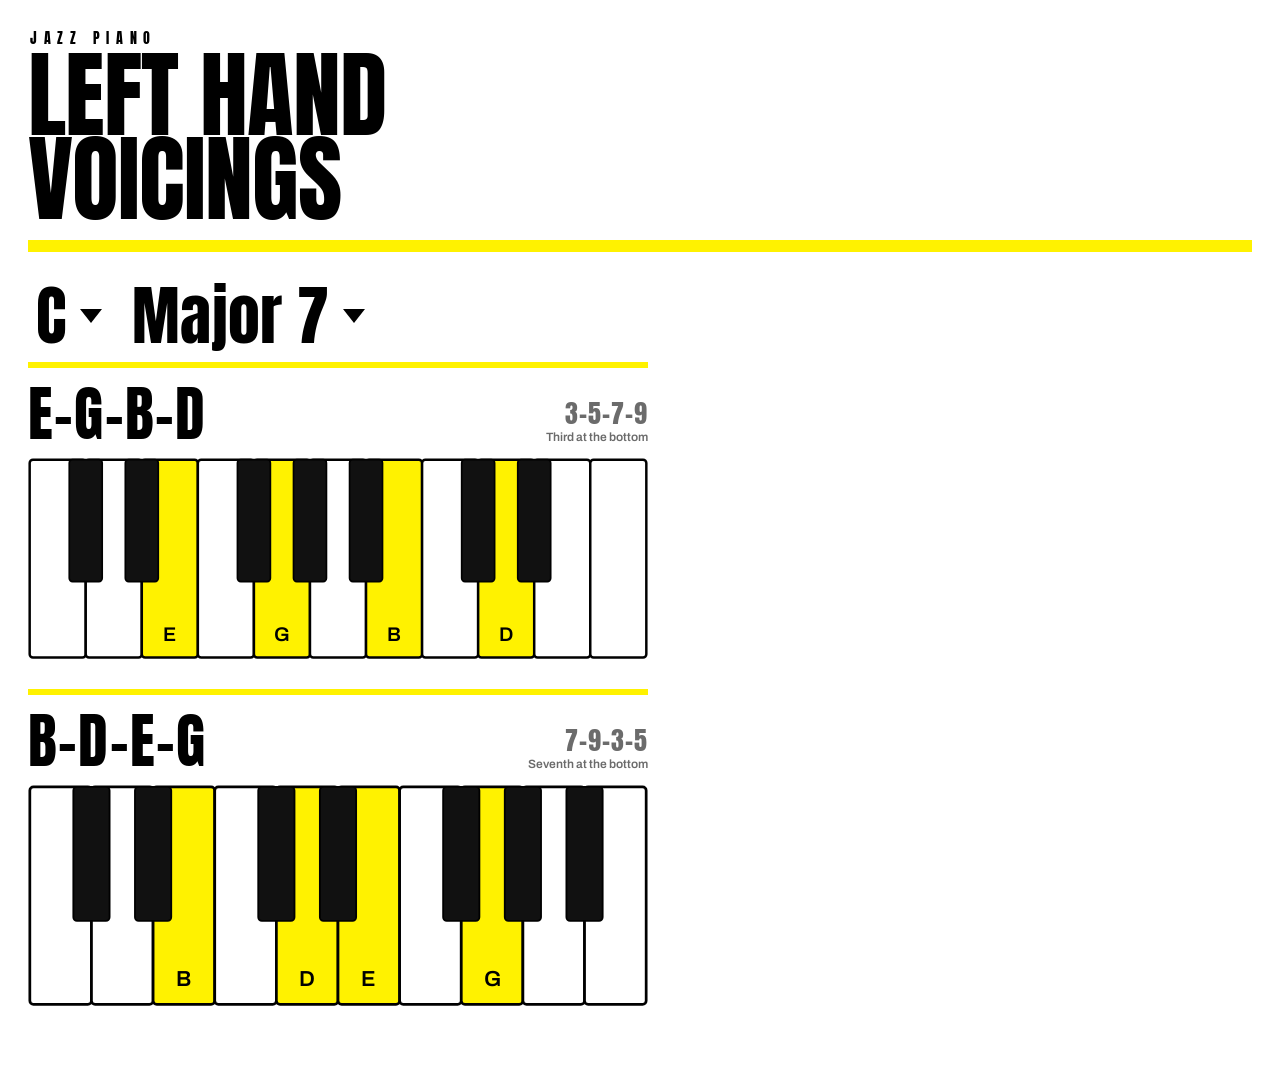
==== voicings.html @ 2d79cd5d "Create voicings.html" ====
<!DOCTYPE html>
<html lang="en">
<head>
<meta charset="utf-8">
<meta name="viewport" content="width=device-width, initial-scale=1">
<title>Left Hand Voicings</title>
<link href="https://fonts.googleapis.com/css2?family=Anton&family=Archivo:wght@400;600&display=swap" rel="stylesheet">
<style>
  :root {
    --ink: #000;
    --paper: #fff;
    --yellow: #FFF200;
    --grey: #6b6b6b;
    --rule: #dcdcdc;
    --focus: #0057ff;
  }
  * { box-sizing: border-box; }
  html, body { margin: 0; background: var(--paper); color: var(--ink); font-family: 'Archivo', Helvetica, Arial, sans-serif; }
  body { padding: 28px 28px 48px; scroll-padding-top: 12px; }

  h1 {
    font-family: 'Anton', Impact, 'Arial Narrow', sans-serif;
    font-weight: 400;
    font-size: clamp(44px, 9vw, 96px);
    line-height: .88;
    letter-spacing: -.01em;
    margin: 0 0 6px;
    text-transform: uppercase;
  }
  .kicker {
    font-family: 'Anton', Impact, sans-serif;
    letter-spacing: .48em;
    font-size: 14px;
    margin: 0 0 4px 2px;
    text-transform: uppercase;
  }
  .band { height: 12px; background: var(--yellow); margin: 18px 0 26px; }

  .layout { max-width: 620px; }

  /* controls */
  .controls { display: flex; gap: 8px; margin-bottom: 8px; flex-wrap: wrap; }
  .dd { position: relative; }
  .dd-btn {
    touch-action: manipulation; user-select: none;
    appearance: none; border: 0; background: var(--paper); cursor: pointer; color: var(--ink);
    font-family: 'Anton', Impact, 'Arial Narrow', sans-serif; font-size: clamp(36px, 6vw, 64px); line-height: 1;
    padding: 6px 14px 6px 8px; display: flex; align-items: center; gap: 14px;
  }
  .dd-btn::after {
    content: ''; width: 0; height: 0; border-left: 11px solid transparent; border-right: 11px solid transparent;
    border-top: 14px solid var(--ink); transition: transform .12s;
  }
  .dd-btn:hover, .dd[aria-expanded="true"] .dd-btn { background: var(--ink); color: var(--paper); }
  .dd-btn:hover::after, .dd[aria-expanded="true"] .dd-btn::after { border-top-color: var(--yellow); }
  .dd[aria-expanded="true"] .dd-btn::after { transform: rotate(180deg); }
  .dd-list {
    position: absolute; top: 100%; left: 0; z-index: 10; margin: 0; padding: 0; list-style: none;
    background: var(--paper); border: 4px solid var(--ink); min-width: 100%;
    max-width: calc(100vw - 56px); max-height: calc(100vh - 110px); overflow: auto; -webkit-overflow-scrolling: touch;
    display: none; grid-template-columns: repeat(var(--cols, 1), auto); gap: 2px; background-color: var(--yellow);
  }
  .dd[aria-expanded="true"] .dd-list { display: grid; }
  .dd-list li {
    font-family: 'Anton', Impact, sans-serif; font-size: 28px; line-height: 1; padding: 20px 26px 18px 22px; cursor: pointer;
    white-space: nowrap; background: var(--paper); text-align: center; min-width: 64px; touch-action: manipulation; user-select: none;
  }
  .dd-list li:hover, .dd-list li.focus { background: var(--yellow); }
  .dd-list li[aria-selected="true"] { background: var(--ink); color: var(--paper); }
  .dd-list li[aria-selected="true"].focus { outline: 3px solid var(--yellow); outline-offset: -3px; }
  .dd-btn:focus-visible { outline: 3px solid var(--focus); outline-offset: 2px; }
  @media (prefers-reduced-motion: reduce) { .dd-btn::after { transition: none; } }

  button:focus-visible { outline: 3px solid var(--focus); outline-offset: 2px; }

  /* results */
  .voicing { padding: 16px 0 24px; border-top: 6px solid var(--yellow); }
  .voicing + .voicing { margin-top: 6px; }
  .vhead { display: flex; align-items: flex-end; justify-content: space-between; gap: 16px; margin-bottom: 14px; }
  .notes { font-family: 'Anton', Impact, sans-serif; font-size: clamp(30px, 8.5vw, 60px); line-height: 1; letter-spacing: .02em; white-space: nowrap; flex: 1 1 auto; min-width: 0; }
  .vmeta { text-align: right; flex: 0 0 auto; }
  .formula { font-family: 'Anton', Impact, sans-serif; font-size: 26px; line-height: 1; letter-spacing: .04em; color: var(--grey); white-space: nowrap; }
  .vsub { font-size: 12px; color: var(--grey); font-weight: 600; margin-top: 4px; white-space: nowrap; }
  .acc { font-family: 'Archivo', 'Segoe UI Symbol', 'Noto Music', sans-serif; font-weight: 600; font-size: .58em; vertical-align: .38em; margin: 0 -.06em 0 -.14em; letter-spacing: 0; }
  svg.kbd { width: 100%; height: auto; display: block; }
  .kbd .wk { fill: #fff; stroke: #000; stroke-width: 1.5; }
  .kbd .bk { fill: #111; stroke: #000; }
  .kbd .wk.on { fill: var(--yellow); }
  .kbd .bk.on { fill: var(--yellow); stroke: #000; }
  .kbd text { font-family: 'Archivo', sans-serif; font-weight: 600; font-size: 12px; text-anchor: middle; }
  .kbd text.c { font-size: 10px; fill: #999; font-weight: 400; }

</style>
</head>
<body>

<p class="kicker">Jazz piano</p>
<h1>Left hand<br>voicings</h1>
<div class="band"></div>

<div class="layout">
  <div class="controls">
    <div class="dd" id="roots" aria-expanded="false"></div>
    <div class="dd" id="types" aria-expanded="false"></div>
  </div>
  <div id="out"></div>
</div>

<script>
// ---------- theory ----------
const LETTERS = ['C','D','E','F','G','A','B'];
const NAT_PC  = { C:0, D:2, E:4, F:5, G:7, A:9, B:11 };
const ACC_VAL = { '':0, '#':1, 'b':-1, 'x':2, 'bb':-2 };

const ROOTS = ['C','Db','D','Eb','E','F','F#','Gb','G','Ab','A','Bb','B','C#'];

// degree: [scale letter steps above root, semitones above root]
const DEG = {
  '1':  [0, 0],
  '3':  [2, 4],  'b3': [2, 3],
  '5':  [4, 7],  'b5': [4, 6],
  '7':  [6, 11], 'b7': [6, 10], 'bb7': [6, 9],
  '9':  [1, 14], 'b9': [1, 13], '#9': [1, 15],
  '13': [5, 21], 'b13': [5, 20],
};

// Each type: display label, PDF "formula" (as printed), and the actual degrees for type A (3rd on bottom) and B (7th on bottom).
const TYPES = [
  { id:'maj7',  label:'Major 7',  sym:'maj7', pdf:'3-7-5-9',    A:['3','5','7','9'],      B:['7','9','3','5'],      show:{A:'3-5-7-9',    B:'7-9-3-5'} },
  { id:'m7',    label:'Minor 7',  sym:'m7',   pdf:'3-7-5-9',    A:['b3','5','b7','9'],    B:['b7','9','b3','5'],    show:{A:'3-5-7-9',    B:'7-9-3-5'} },
  { id:'7',     label:'Dom 7',    sym:'7',    pdf:'3-7-9-13',   A:['3','13','b7','9'],    B:['b7','9','3','13'],    show:{A:'3-13-7-9',   B:'7-9-3-13'} },
  { id:'m7b5',  label:'ø / m7♭5', sym:'ø',    pdf:'3-7-1-5',    A:['b3','b5','b7','1'],   B:['b7','1','b3','b5'],   show:{A:'3-5-7-1',    B:'7-1-3-5'} },
  { id:'7alt',  label:'7alt',     sym:'7alt', pdf:'3-7-#9-♭13', A:['3','b13','b7','#9'],  B:['b7','#9','3','b13'],  show:{A:'3-♭13-7-#9', B:'7-#9-3-♭13'} },
  { id:'7b9',   label:'7♭9',      sym:'7♭9',  pdf:'3-7-5-♭9',   A:['3','5','b7','b9'],    B:['b7','b9','3','5'],    show:{A:'3-5-7-♭9',   B:'7-♭9-3-5'} },
  { id:'dim7',  label:'°7',       sym:'°7',   pdf:'3-7-1-5',    A:['b3','b5','bb7','1'],  B:['bb7','1','b3','b5'],  show:{A:'3-5-7-1',    B:'7-1-3-5'} },
];

function parseRoot(r) { return { letter: r[0], acc: r.slice(1) }; }

// Spell a degree above a root: returns { name, pc }
function spell(root, deg) {
  const { letter, acc } = parseRoot(root);
  const [steps, semis] = DEG[deg];
  const li = LETTERS.indexOf(letter);
  const newLetter = LETTERS[(li + steps) % 7];
  const rootPc = NAT_PC[letter] + ACC_VAL[acc];
  const targetPc = ((rootPc + semis) % 12 + 12) % 12;
  const natPc = NAT_PC[newLetter];
  let diff = ((targetPc - natPc) % 12 + 12) % 12;
  if (diff > 6) diff -= 12;
  const accs = { 0:'', 1:'#', 2:'x', '-1':'b', '-2':'bb' }[diff] ?? '?';
  return { name: newLetter + accs, pc: targetPc };
}

// Build voicing: bottom note placed in octave 3 (MIDI 48–59), each subsequent note the nearest above.
function buildVoicing(root, degs) {
  const spelled = degs.map(d => spell(root, d));
  const notes = [];
  let midi = 48 + spelled[0].pc;
  notes.push({ ...spelled[0], midi });
  for (let i = 1; i < spelled.length; i++) {
    const prev = notes[i-1].midi;
    let m = prev + ((spelled[i].pc - (prev % 12) + 12) % 12);
    if (m === prev) m += 12;
    notes.push({ ...spelled[i], midi: m });
  }
  return notes;
}

const pretty = s => s.replace(/bb/g,'𝄫').replace(/b/g,'♭').replace(/#/g,'♯').replace(/x/g,'𝄪');
// accidental glyphs fall back to a different font than Anton; wrap them so their metrics can be tamed
const prettyHTML = s => pretty(s).replace(/([♭♯𝄫𝄪])/g, '<span class="acc">$1</span>');

// ---------- keyboard SVG ----------
const isBlack = m => [1,3,6,8,10].includes(m % 12);
const WHITE_OFFSET = { 0:0, 2:1, 4:2, 5:3, 7:4, 9:5, 11:6 }; // white index within octave

function whiteIndex(m) { // absolute white-key index
  const oct = Math.floor(m / 12);
  return oct * 7 + WHITE_OFFSET[m % 12];
}

function keyboardSVG(notes) {
  const active = new Map(notes.map(n => [n.midi, n.name]));
  let lo = Math.min(...notes.map(n => n.midi)) - 3;
  let hi = Math.max(...notes.map(n => n.midi)) + 3;
  while (isBlack(lo)) lo--;
  while (isBlack(hi)) hi++;

  const W = 34, H = 120, BW = 20, BH = 74;
  const startWI = whiteIndex(lo);
  const nWhite = whiteIndex(hi) - startWI + 1;
  const width = nWhite * W;
  let whites = '', blacks = '', labels = '';

  for (let m = lo; m <= hi; m++) {
    if (!isBlack(m)) {
      const x = (whiteIndex(m) - startWI) * W;
      const on = active.has(m);
      whites += `<rect class="wk${on?' on':''}" x="${x}" y="0" width="${W}" height="${H}" rx="2"/>`;
      if (on) labels += `<text x="${x + W/2}" y="${H - 10}">${pretty(active.get(m))}</text>`;
    }
  }
  for (let m = lo; m <= hi; m++) {
    if (isBlack(m)) {
      const x = (whiteIndex(m + 1) - startWI) * W - BW/2;
      const on = active.has(m);
      blacks += `<rect class="bk${on?' on':''}" x="${x}" y="0" width="${BW}" height="${BH}" rx="2"/>`;
      if (on) labels += `<text x="${x + BW/2}" y="${BH - 10}" fill="#000">${pretty(active.get(m))}</text>`;
    }
  }
  return `<svg class="kbd" viewBox="-1 -1 ${width + 2} ${H + 2}" xmlns="http://www.w3.org/2000/svg" role="img" aria-label="Keyboard showing ${notes.map(n=>pretty(n.name)).join(' ')}">${whites}${blacks}${labels}</svg>`;
}

// ---------- UI ----------
let root = 'C', typeId = 'maj7';

// custom dropdown (rendered once; state changed via DOM, never rebuilt on click)
function makeDropdown(el, items, cols, getValue, setValue, label) {
  let focusIdx = -1;
  el.style.setProperty('--cols', cols);
  el.innerHTML = `
    <button class="dd-btn" type="button" aria-haspopup="listbox" aria-label="${label}"><span class="dd-txt"></span></button>
    <ul class="dd-list" role="listbox" aria-label="${label}">
      ${items.map((i, idx) => `<li role="option" data-idx="${idx}">${i.text}</li>`).join('')}
    </ul>`;
  const btn = el.querySelector('.dd-btn');
  const txt = btn.querySelector('.dd-txt');
  const lis = [...el.querySelectorAll('li')];
  function sync() {
    const v = getValue();
    txt.innerHTML = items.find(i => i.value === v).text;
    lis.forEach((li, idx) => {
      li.setAttribute('aria-selected', items[idx].value === v);
      li.classList.toggle('focus', idx === focusIdx);
    });
  }
  const isOpen = () => el.getAttribute('aria-expanded') === 'true';
  function open() {
    closeAll(); focusIdx = items.findIndex(i => i.value === getValue()); el.setAttribute('aria-expanded', 'true'); sync();
    const list = el.querySelector('.dd-list');
    const bottom = list.getBoundingClientRect().bottom;
    if (bottom > window.innerHeight) el.scrollIntoView({ block: 'start', behavior: 'smooth' });
  }
  function close() { el.setAttribute('aria-expanded', 'false'); focusIdx = -1; sync(); }
  function choose(idx) { setValue(items[idx].value); close(); btn.focus(); }
  btn.addEventListener('click', () => isOpen() ? close() : open());
  lis.forEach(li => li.addEventListener('click', () => choose(+li.dataset.idx)));
  el.addEventListener('keydown', e => {
    if (!isOpen()) {
      if (['ArrowDown', 'ArrowUp'].includes(e.key)) { e.preventDefault(); open(); }
      return;
    }
    const step = { ArrowDown: cols, ArrowUp: -cols, ArrowRight: 1, ArrowLeft: -1 }[e.key];
    if (step !== undefined) { e.preventDefault(); focusIdx = Math.max(0, Math.min(items.length - 1, focusIdx + step)); sync(); }
    else if (e.key === 'Escape') { e.preventDefault(); close(); }
    else if (e.key === 'Enter' || e.key === ' ') { e.preventDefault(); if (focusIdx >= 0) choose(focusIdx); }
    else if (e.key === 'Tab') close();
  });
  el._close = close; el._sync = sync;
  sync();
}
function closeAll() { document.querySelectorAll('.dd[aria-expanded="true"]').forEach(d => d._close()); }
document.addEventListener('pointerdown', e => { if (!e.target.closest('.dd')) closeAll(); });

// hash state: #Root/type  e.g. #F%23/7alt
function readHash() {
  const [r, t] = decodeURIComponent(location.hash.slice(1)).split('/');
  if (ROOTS.includes(r)) root = r;
  if (TYPES.some(x => x.id === t)) typeId = t;
}
function writeHash() {
  const h = '#' + encodeURIComponent(root) + '/' + typeId;
  if (location.hash === h) return;
  try { history.replaceState(null, '', h); } catch (e) { try { location.hash = h; } catch (_) {} }
}

function renderOut() {
  const t = TYPES.find(x => x.id === typeId);
  const A = buildVoicing(root, t.A);
  const B = buildVoicing(root, t.B);
  const block = (notes, formula, bottom) => `
    <section class="voicing">
      <div class="vhead">
        <div class="notes">${notes.map(n => prettyHTML(n.name)).join('-')}</div>
        <div class="vmeta">
          <div class="formula">${formula}</div>
          <div class="vsub">${bottom} at the bottom</div>
        </div>
      </div>
      ${keyboardSVG(notes)}
    </section>`;
  document.getElementById('out').innerHTML = `
    ${block(A, t.show.A, 'Third')}
    ${block(B, t.show.B, 'Seventh')}`;
  writeHash();
}

readHash();
const ddRoot = document.getElementById('roots'), ddType = document.getElementById('types');
makeDropdown(ddRoot, ROOTS.map(r => ({ value: r, text: prettyHTML(r) })), 4, () => root, v => { root = v; renderOut(); }, 'Root');
makeDropdown(ddType, TYPES.map(t => ({ value: t.id, text: t.label.replace(/([♭♯])/g, '<span class="acc">$1</span>') })), 1, () => typeId, v => { typeId = v; renderOut(); }, 'Chord type');
window.addEventListener('hashchange', () => { readHash(); ddRoot._sync(); ddType._sync(); renderOut(); });
renderOut();
</script>
</body>
</html>
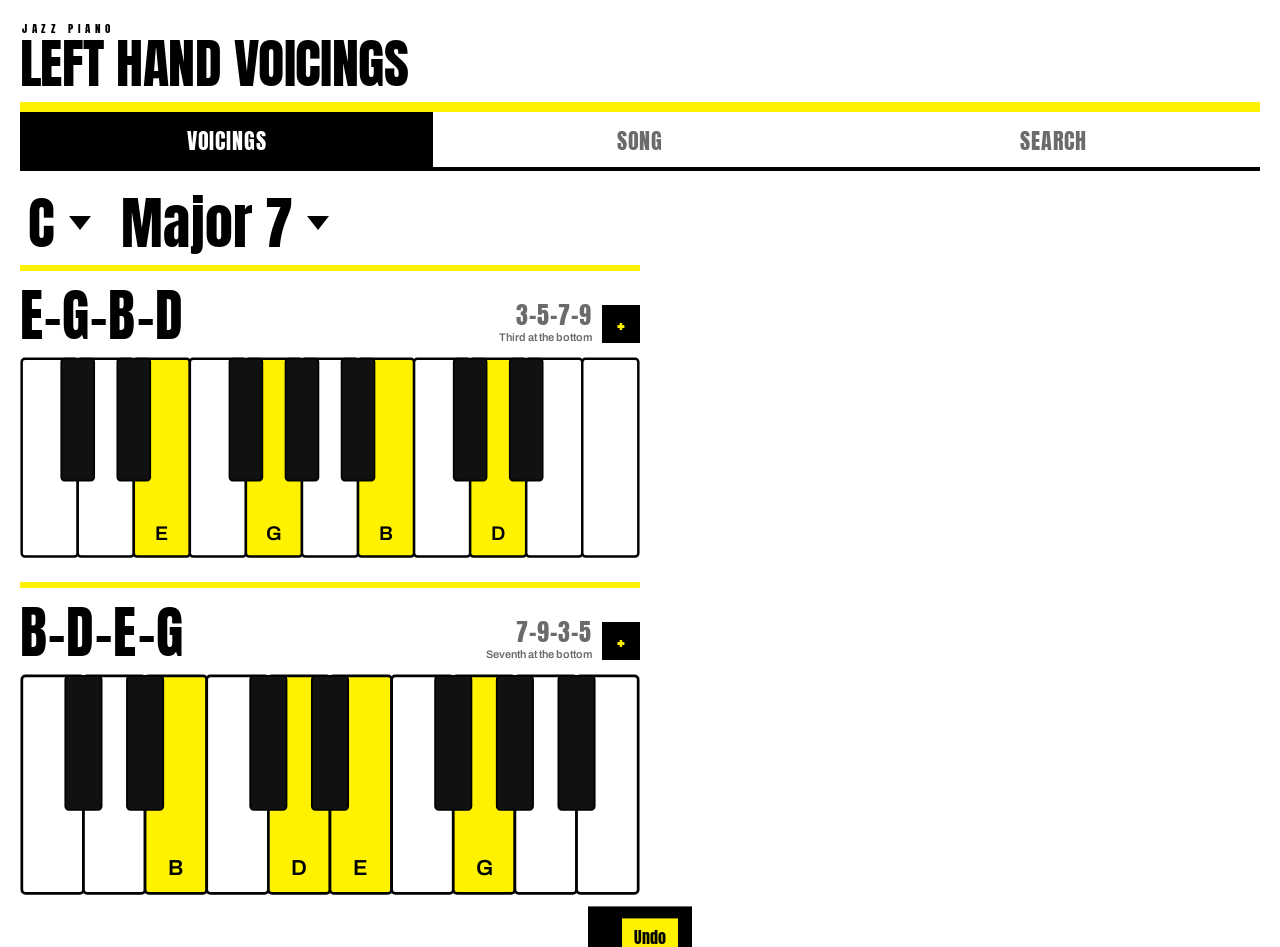
==== commit 67719329: "Add song and tune tabs" ====
--- a/voicings.html
+++ b/voicings.html
@@ -2,306 +2,586 @@
 <html lang="en">
 <head>
 <meta charset="utf-8">
-<meta name="viewport" content="width=device-width, initial-scale=1">
+<meta name="viewport" content="width=device-width, initial-scale=1, viewport-fit=cover">
 <title>Left Hand Voicings</title>
-<link href="https://fonts.googleapis.com/css2?family=Anton&family=Archivo:wght@400;600&display=swap" rel="stylesheet">
+<link href="https://fonts.googleapis.com/css2?family=Anton&family=Archivo:wght@400;600;700&display=swap" rel="stylesheet">
 <style>
-  :root {
-    --ink: #000;
-    --paper: #fff;
-    --yellow: #FFF200;
-    --grey: #6b6b6b;
-    --rule: #dcdcdc;
-    --focus: #0057ff;
-  }
-  * { box-sizing: border-box; }
-  html, body { margin: 0; background: var(--paper); color: var(--ink); font-family: 'Archivo', Helvetica, Arial, sans-serif; }
-  body { padding: 28px 28px 48px; scroll-padding-top: 12px; }
-
-  h1 {
-    font-family: 'Anton', Impact, 'Arial Narrow', sans-serif;
-    font-weight: 400;
-    font-size: clamp(44px, 9vw, 96px);
-    line-height: .88;
-    letter-spacing: -.01em;
-    margin: 0 0 6px;
-    text-transform: uppercase;
-  }
-  .kicker {
-    font-family: 'Anton', Impact, sans-serif;
-    letter-spacing: .48em;
-    font-size: 14px;
-    margin: 0 0 4px 2px;
-    text-transform: uppercase;
-  }
-  .band { height: 12px; background: var(--yellow); margin: 18px 0 26px; }
-
-  .layout { max-width: 620px; }
-
-  /* controls */
-  .controls { display: flex; gap: 8px; margin-bottom: 8px; flex-wrap: wrap; }
-  .dd { position: relative; }
-  .dd-btn {
-    touch-action: manipulation; user-select: none;
-    appearance: none; border: 0; background: var(--paper); cursor: pointer; color: var(--ink);
-    font-family: 'Anton', Impact, 'Arial Narrow', sans-serif; font-size: clamp(36px, 6vw, 64px); line-height: 1;
-    padding: 6px 14px 6px 8px; display: flex; align-items: center; gap: 14px;
-  }
-  .dd-btn::after {
-    content: ''; width: 0; height: 0; border-left: 11px solid transparent; border-right: 11px solid transparent;
-    border-top: 14px solid var(--ink); transition: transform .12s;
-  }
-  .dd-btn:hover, .dd[aria-expanded="true"] .dd-btn { background: var(--ink); color: var(--paper); }
-  .dd-btn:hover::after, .dd[aria-expanded="true"] .dd-btn::after { border-top-color: var(--yellow); }
-  .dd[aria-expanded="true"] .dd-btn::after { transform: rotate(180deg); }
-  .dd-list {
-    position: absolute; top: 100%; left: 0; z-index: 10; margin: 0; padding: 0; list-style: none;
-    background: var(--paper); border: 4px solid var(--ink); min-width: 100%;
-    max-width: calc(100vw - 56px); max-height: calc(100vh - 110px); overflow: auto; -webkit-overflow-scrolling: touch;
-    display: none; grid-template-columns: repeat(var(--cols, 1), auto); gap: 2px; background-color: var(--yellow);
-  }
-  .dd[aria-expanded="true"] .dd-list { display: grid; }
-  .dd-list li {
-    font-family: 'Anton', Impact, sans-serif; font-size: 28px; line-height: 1; padding: 20px 26px 18px 22px; cursor: pointer;
-    white-space: nowrap; background: var(--paper); text-align: center; min-width: 64px; touch-action: manipulation; user-select: none;
-  }
-  .dd-list li:hover, .dd-list li.focus { background: var(--yellow); }
-  .dd-list li[aria-selected="true"] { background: var(--ink); color: var(--paper); }
-  .dd-list li[aria-selected="true"].focus { outline: 3px solid var(--yellow); outline-offset: -3px; }
-  .dd-btn:focus-visible { outline: 3px solid var(--focus); outline-offset: 2px; }
-  @media (prefers-reduced-motion: reduce) { .dd-btn::after { transition: none; } }
-
-  button:focus-visible { outline: 3px solid var(--focus); outline-offset: 2px; }
-
-  /* results */
-  .voicing { padding: 16px 0 24px; border-top: 6px solid var(--yellow); }
-  .voicing + .voicing { margin-top: 6px; }
-  .vhead { display: flex; align-items: flex-end; justify-content: space-between; gap: 16px; margin-bottom: 14px; }
-  .notes { font-family: 'Anton', Impact, sans-serif; font-size: clamp(30px, 8.5vw, 60px); line-height: 1; letter-spacing: .02em; white-space: nowrap; flex: 1 1 auto; min-width: 0; }
-  .vmeta { text-align: right; flex: 0 0 auto; }
-  .formula { font-family: 'Anton', Impact, sans-serif; font-size: 26px; line-height: 1; letter-spacing: .04em; color: var(--grey); white-space: nowrap; }
-  .vsub { font-size: 12px; color: var(--grey); font-weight: 600; margin-top: 4px; white-space: nowrap; }
-  .acc { font-family: 'Archivo', 'Segoe UI Symbol', 'Noto Music', sans-serif; font-weight: 600; font-size: .58em; vertical-align: .38em; margin: 0 -.06em 0 -.14em; letter-spacing: 0; }
-  svg.kbd { width: 100%; height: auto; display: block; }
-  .kbd .wk { fill: #fff; stroke: #000; stroke-width: 1.5; }
-  .kbd .bk { fill: #111; stroke: #000; }
-  .kbd .wk.on { fill: var(--yellow); }
-  .kbd .bk.on { fill: var(--yellow); stroke: #000; }
-  .kbd text { font-family: 'Archivo', sans-serif; font-weight: 600; font-size: 12px; text-anchor: middle; }
-  .kbd text.c { font-size: 10px; fill: #999; font-weight: 400; }
-
+  :root { --ink:#000; --paper:#fff; --yellow:#FFF200; --grey:#6b6b6b; --rule:#dcdcdc; --focus:#0057ff; }
+  * { box-sizing: border-box; -webkit-tap-highlight-color: transparent; }
+  html, body { margin:0; background:var(--paper); color:var(--ink); font-family:'Archivo',Helvetica,Arial,sans-serif; }
+  body { padding: 20px 20px 28px; }
+  .anton { font-family:'Anton',Impact,'Arial Narrow',sans-serif; font-weight:400; }
+
+  h1 { font-family:'Anton',Impact,sans-serif; font-weight:400; font-size:clamp(30px,6vw,54px); line-height:.9; letter-spacing:-.01em; margin:0; text-transform:uppercase; }
+  .kicker { font-family:'Anton',Impact,sans-serif; letter-spacing:.42em; font-size:11px; margin:0 0 2px 2px; text-transform:uppercase; }
+  .band { height:10px; background:var(--yellow); margin:14px 0 0; }
+
+  /* tabs */
+  .tabs { display:flex; gap:0; margin:0 0 18px; border-bottom:4px solid var(--ink); }
+  .tabs button { flex:1; appearance:none; border:0; background:none; cursor:pointer; font-family:'Anton',Impact,sans-serif; font-size:clamp(16px,3.4vw,22px); padding:12px 6px 10px; color:var(--grey); text-transform:uppercase; letter-spacing:.04em; touch-action:manipulation; }
+  .tabs button[aria-selected="true"] { background:var(--ink); color:var(--paper); }
+  .tabs button:focus-visible { outline:3px solid var(--focus); outline-offset:-3px; }
+
+  .acc { font-family:'Archivo','Segoe UI Symbol',sans-serif; font-weight:600; font-size:.58em; vertical-align:.38em; margin:0 -.06em 0 -.14em; letter-spacing:0; }
+
+  /* ---- dropdowns ---- */
+  .controls { display:flex; gap:8px; margin-bottom:8px; flex-wrap:wrap; }
+  .dd { position:relative; }
+  .dd-btn { touch-action:manipulation; user-select:none; appearance:none; border:0; background:var(--paper); cursor:pointer; color:var(--ink);
+    font-family:'Anton',Impact,sans-serif; font-size:clamp(32px,5.4vw,56px); line-height:1; padding:6px 14px 6px 8px; display:flex; align-items:center; gap:14px; }
+  .dd-btn::after { content:''; width:0; height:0; border-left:11px solid transparent; border-right:11px solid transparent; border-top:14px solid var(--ink); transition:transform .12s; }
+  .dd-btn:hover, .dd[aria-expanded="true"] .dd-btn { background:var(--ink); color:var(--paper); }
+  .dd-btn:hover::after, .dd[aria-expanded="true"] .dd-btn::after { border-top-color:var(--yellow); }
+  .dd[aria-expanded="true"] .dd-btn::after { transform:rotate(180deg); }
+  .dd-list { position:absolute; top:100%; left:0; z-index:20; margin:0; padding:0; list-style:none;
+    background:var(--paper); border:4px solid var(--ink); min-width:100%;
+    max-width:calc(100vw - 56px); max-height:calc(100vh - 110px); overflow:auto; -webkit-overflow-scrolling:touch;
+    display:none; grid-template-columns:repeat(var(--cols,1),auto); gap:2px; background-color:var(--yellow); }
+  .dd[aria-expanded="true"] .dd-list { display:grid; }
+  .dd-list li { font-family:'Anton',Impact,sans-serif; font-size:26px; line-height:1; padding:20px 26px 18px 22px; cursor:pointer; white-space:nowrap; background:var(--paper); text-align:center; min-width:64px; touch-action:manipulation; user-select:none; }
+  .dd-list li:hover, .dd-list li.focus { background:var(--yellow); }
+  .dd-list li[aria-selected="true"] { background:var(--ink); color:var(--paper); }
+  .dd-btn:focus-visible { outline:3px solid var(--focus); outline-offset:2px; }
+  @media (prefers-reduced-motion: reduce) { .dd-btn::after { transition:none; } }
+
+  /* ---- voicing blocks ---- */
+  .layout { max-width:620px; }
+  .voicing { padding:16px 0 24px; border-top:6px solid var(--yellow); }
+  .vhead { display:flex; align-items:flex-end; justify-content:space-between; gap:12px; margin-bottom:14px; }
+  .notes { font-family:'Anton',Impact,sans-serif; font-size:clamp(28px,7.6vw,56px); line-height:1; letter-spacing:.02em; white-space:nowrap; flex:1 1 auto; min-width:0; }
+  .vmeta { text-align:right; flex:0 0 auto; display:flex; align-items:flex-end; gap:10px; }
+  .formula { font-family:'Anton',Impact,sans-serif; font-size:24px; line-height:1; letter-spacing:.04em; color:var(--grey); white-space:nowrap; }
+  .vsub { font-size:11px; color:var(--grey); font-weight:600; white-space:nowrap; margin-top:4px; }
+  .addbtn { appearance:none; border:0; background:var(--ink); color:var(--yellow); font-family:'Anton',Impact,sans-serif; font-size:22px; line-height:1;
+    width:38px; height:38px; cursor:pointer; touch-action:manipulation; flex:0 0 auto; }
+  .addbtn:hover { background:var(--yellow); color:var(--ink); }
+  .addbtn:focus-visible { outline:3px solid var(--focus); outline-offset:2px; }
+  svg.kbd { width:100%; height:auto; display:block; }
+  .kbd .wk { fill:#fff; stroke:#000; stroke-width:1.5; }
+  .kbd .bk { fill:#111; stroke:#000; }
+  .kbd .wk.on { fill:var(--yellow); }
+  .kbd .bk.on { fill:var(--yellow); stroke:#000; }
+  .kbd text { font-family:'Archivo',sans-serif; font-weight:600; font-size:12px; text-anchor:middle; }
+
+  /* ---- list views ---- */
+  .listbar { display:flex; align-items:baseline; gap:12px; flex-wrap:wrap; margin-bottom:10px; }
+  .listbar h2 { font-family:'Anton',Impact,sans-serif; font-weight:400; font-size:clamp(22px,4.6vw,34px); margin:0; text-transform:uppercase; line-height:1; }
+  .listbar .count { font-size:12px; color:var(--grey); font-weight:600; }
+  .listbar .spacer { flex:1; }
+  .txtbtn { appearance:none; border:0; background:none; cursor:pointer; font:inherit; font-weight:700; font-size:12px; text-transform:uppercase; letter-spacing:.06em; color:var(--ink); border-bottom:3px solid var(--yellow); padding:2px 0; touch-action:manipulation; }
+  .txtbtn:hover { border-bottom-color:var(--ink); }
+
+  .fitwrap { overflow:hidden; }
+  .grid { display:grid; grid-template-columns:repeat(var(--cols,1),minmax(0,1fr)); gap:6px; align-content:start; }
+  .card { border:3px solid var(--ink); background:var(--paper); padding:var(--pad,7px) var(--pad,7px) calc(var(--pad,7px) - 2px);
+    position:relative; cursor:grab; touch-action:none; user-select:none; }
+  .card.dragging { opacity:.35; }
+  .card.ghost { position:fixed; width:var(--cw,150px); z-index:60; pointer-events:none; cursor:grabbing; box-shadow:0 8px 22px rgba(0,0,0,.28); opacity:1; }
+  .card .sym { font-family:'Anton',Impact,sans-serif; font-size:calc(var(--fs,150px)*.155); line-height:1; padding-right:16px; }
+  .card .nts { font-family:'Anton',Impact,sans-serif; font-size:calc(var(--fs,150px)*.125); line-height:1; margin-top:3px; letter-spacing:.01em; white-space:nowrap; overflow:hidden; }
+  .card .ab { position:absolute; top:0; right:0; background:var(--ink); color:var(--yellow); font-family:'Anton',Impact,sans-serif; font-size:calc(var(--fs,150px)*.1); line-height:1; padding:3px 5px 2px; }
+  .card .rm { position:absolute; bottom:0; right:0; background:var(--yellow); border:0; color:var(--ink); font-family:'Anton',Impact,sans-serif;
+    font-size:calc(var(--fs,150px)*.11); line-height:1; padding:3px 6px 2px; cursor:pointer; touch-action:manipulation; }
+  .card .rm:hover { background:var(--ink); color:var(--yellow); }
+  .card .mk { margin-top:4px; }
+  .card .mk svg { max-width:calc(var(--fs,150px)*1.8); }
+  .empty { color:var(--grey); font-size:14px; max-width:34em; line-height:1.5; }
+
+  /* ---- search ---- */
+  .searchwrap { position:relative; max-width:620px; margin-bottom:14px; }
+  #q { width:100%; padding-right:52px !important; font-family:'Anton',Impact,sans-serif; font-size:clamp(22px,4.6vw,34px); line-height:1; padding:10px 8px; border:0; border-bottom:6px solid var(--yellow); background:var(--paper); color:var(--ink); }
+  #q::placeholder { color:var(--rule); }
+  #q:focus { outline:none; border-bottom-color:var(--ink); }
+  #qclear { position:absolute; right:0; top:50%; transform:translateY(-60%); appearance:none; border:0; background:none; cursor:pointer;
+    font-family:'Anton',Impact,sans-serif; font-size:clamp(22px,4.6vw,32px); line-height:1; color:var(--grey); padding:6px 10px; touch-action:manipulation; }
+  #qclear:hover { color:var(--ink); }
+  #qclear:focus-visible { outline:3px solid var(--focus); }
+  .ac { position:absolute; top:100%; left:0; right:0; z-index:20; background:var(--yellow); border:4px solid var(--ink); border-top:0; max-height:46vh; overflow:auto; display:none; }
+  .ac.open { display:block; }
+  .ac div { background:var(--paper); padding:12px 14px; font-weight:600; font-size:15px; cursor:pointer; margin-bottom:2px; touch-action:manipulation; }
+  .ac div:last-child { margin-bottom:0; }
+  .ac div:hover, .ac div.focus { background:var(--yellow); }
+
+  /* ---- toast ---- */
+  #toast { position:fixed; left:50%; bottom:18px; transform:translateX(-50%) translateY(140%); z-index:80;
+    background:var(--ink); color:var(--paper); display:flex; align-items:center; gap:16px; padding:12px 14px 12px 18px; transition:transform .18s ease; max-width:calc(100vw - 32px); }
+  #toast.show { transform:translateX(-50%) translateY(0); }
+  #toast span { font-weight:600; font-size:14px; white-space:nowrap; overflow:hidden; text-overflow:ellipsis; }
+  #toast button { appearance:none; border:0; background:var(--yellow); color:var(--ink); font-family:'Anton',Impact,sans-serif; font-size:16px; padding:7px 12px 6px; cursor:pointer; touch-action:manipulation; }
+  @media (prefers-reduced-motion: reduce) { #toast { transition:none; } }
+  [hidden] { display:none !important; }
 </style>
 </head>
 <body>
 
 <p class="kicker">Jazz piano</p>
-<h1>Left hand<br>voicings</h1>
+<h1>Left hand voicings</h1>
 <div class="band"></div>
 
-<div class="layout">
-  <div class="controls">
-    <div class="dd" id="roots" aria-expanded="false"></div>
-    <div class="dd" id="types" aria-expanded="false"></div>
+<div class="tabs" role="tablist">
+  <button role="tab" id="tab-build" aria-selected="true" aria-controls="p-build">Voicings</button>
+  <button role="tab" id="tab-song" aria-selected="false" aria-controls="p-song">Song</button>
+  <button role="tab" id="tab-find" aria-selected="false" aria-controls="p-find">Search</button>
+</div>
+
+<!-- BUILD -->
+<section id="p-build" role="tabpanel" aria-labelledby="tab-build">
+  <div class="layout">
+    <div class="controls">
+      <div class="dd" id="roots" aria-expanded="false"></div>
+      <div class="dd" id="types" aria-expanded="false"></div>
+    </div>
+    <div id="out"></div>
   </div>
-  <div id="out"></div>
-</div>
-
+</section>
+
+<!-- SONG -->
+<section id="p-song" role="tabpanel" aria-labelledby="tab-song" hidden>
+  <div class="listbar">
+    <h2>Song</h2>
+    <span class="count" id="song-count"></span>
+    <span class="spacer"></span>
+    <button class="txtbtn" id="song-clear">Clear all</button>
+  </div>
+  <div class="fitwrap" id="song-fit"><div class="grid" id="song-grid"></div></div>
+  <p class="empty" id="song-empty">Nothing here yet. Build a voicing on the Voicings tab and hit <strong>+</strong> to add it.<br><br>Tap a card to flip between Type&nbsp;A and Type&nbsp;B. Drag to reorder. <strong>×</strong> removes it.</p>
+</section>
+
+<!-- FIND -->
+<section id="p-find" role="tabpanel" aria-labelledby="tab-find" hidden>
+  <div class="searchwrap">
+    <input id="q" type="text" autocomplete="off" autocapitalize="off" spellcheck="false" placeholder="Search 1,456 standards…" aria-label="Search standards">
+    <button id="qclear" type="button" aria-label="Clear search and tune" hidden>×</button>
+    <div class="ac" id="ac"></div>
+  </div>
+  <div class="listbar">
+    <h2 id="find-title"></h2>
+    <span class="count" id="find-count"></span>
+    <span class="spacer"></span>
+    <button class="txtbtn" id="find-copy" hidden>Send to Song</button>
+  </div>
+  <div class="fitwrap" id="find-fit"><div class="grid" id="find-grid"></div></div>
+  <p class="empty" id="find-empty">Search for a standard to see its changes as left-hand voicings, in the order they appear.</p>
+</section>
+
+<div id="toast" role="status" aria-live="polite"><span id="toast-msg"></span><button id="toast-undo" type="button">Undo</button></div>
+
+<script id="tunedata" type="application/json">{"9.20 Special":"225122510002c2b2a222829282225122510002c2b2a222820002502282225122510002c2b2a2228200","26-2":"50921042a0020152b01270a22182810250921042a0020152b0921042a00250015241a22052b0319210810250921042a0020152b0921042a00250","52nd Street Theme":"00a1218200a1218200a12182008200a1218200a1218200a121820082000250228200a1218200a1218200a12182008200","500 Miles High":"4181b0c342a1635101c24181b0c342a1635101900190","502 Blues":"a110c342a110c3420155b0911263c54042a110c342a110c3420155b0911263c541","A Ballad":"[base64]","A Beautiful Friendship":"00725043a5a122218200725043a5a1222182810250b241a2228200725043a5218200a22282","A Blossom Fell":"b0c60152b01601520152b0c652b0c60152b0b230b001b0b23031b0160152b00152","A Certain Smile":"8102502181025041a2218200a121828102810250218102500152b0a32581b15021810250","A Child Is Born":"b031b031b031a32281228122810252b031b031b0223092b070810252","A Felicidade":"0041c541a221820041c541a2218200c345a181025021a122a1c345a18200520081025021820063c541a22182a12221a1c345a1","A Fine Romance":"00d6213641a121820036218241a2228200d6213641a1218200025063c541a22182002182","A Flower Is A Lovesome Thing":"c2b232921220322010c2b23292122032201033921043a520932092827092c2b232921220322010","A Foggy Day":"50b050b05042a122810250a125a1228102502281025025810250928202500152b032a122820250258102509282020152b0325081508150218102508102","A Ghost Of A Chance":"0012810251b24136218242a221820012810251b2413621820043a52182008200a163c541a221820012810251b24136218200a12182","A Kiss To Build A Dream On":"0021413621a5218221a521820022820021413621a5218221a521820051b2810251b230238201a12221820021413621a5218221a5218200a12182","A Little Tear":"3231103110b53231103110513051c250329253b531921092","A Lovely Way To Spend An Evening":"b08102a1218102500152b08102a1218102500152b032a12181025043a52182020152b08102a1218102500152","A Night In Tunisia":"32213221322143a52132213221322143a521a3258183055043a532213221322143a52132213221322143a52132213221322143a521a3258183055043a532213221322143a5214332218281725043a5","A Nightingale Sang In Berkeley Square":"300181b13290238201913051309112300151b2300151b230a3228041a122c1b6a1228041a122c14151b2300181b13290238201913051309112300151b2300151b2","A Pretty Girl Is Like A Melody":"a2b2a2a122608060802182005280a22202c2b2a2b2a2a122608021820042a1d162c2c142a1322280a122","A Shade Of Jade":"0110304020100110304020107055b183025021b1307010239085011030402010","A Sleepin' Bee":"903290329022107290120252b1423212020552b232359212b101102632903290329022107290120252b1423212020552b2323590100252b2320252b23290c040a0","A Smooth One":"c6b050c6b050c6b050820250c6b050c6b050c6b05082025052b0c6500152b0c650258302c6b050c6b050c6b050820250","A Sound For Sore Ears":"b282c142a0b132905020c0","A Sunday Kind Of Love":"50668102500152b0b150228102502181120250668102500152b0b15022810250325001520152b052b0828102120250668102500152b0b150228102503250","A Taste Of Honey":"2182218221b0a121822182b0a12143a5","A Time For Love":"503250828141a243a5213252828141a243a221a221820042a1a22101c342d16181025043a521828141a243a5218281025002","A Tisket A Tasket":"3090810251b251b230b23090810251b251b23032909130329091810251b23090810251b251b230","A Weaver Of Dreams":"00c345a1810250b241a222218200c345a1810250b24131922182002182","A Wonderful Day Like Today":"3051b251b28102905251b23051b251b281029051b2305166829092a63051b2303290a325810252b23051b251b281029082015251b230b2","Ablution":"51b132901082000151b232902280a1258061c2400251b13290107201c6b1a09005","Ac-Cent-Tchu-Ate The Positive":"508102508102500250810250810250025052b081025002502582025081025081025002","Across The Alley From The Alamo":"50028102500281025052b05052b0b150a22182025002810250","Adam's Apple":"9272929112b13292","Affirmation":"41c141c1a1228042a241c141c1a12280026152413220b0a241c141c1","African Flower":"31917131b331917131b13170c270729291713121b231","African Queen, The":"011201120112011201120112011201120112011201120112011292820112011201120112","Afro Blue":"511202511202513010305130103051","Afro Centric":"1001109070517051708300","After You":"008500820042a1222185008500820042a1228025810250055051b22385008500a2215141a1228200","After You've Gone":"303192b021820252b051b2303192b021820182013192b0a1228146b0820152b051b2","Afternoon In Paris":"000152b0b132902182002182000152b0b13290218200218200a22182002182000152b0b132902182002182","Again":"8041a122c142a122c145a325c245a1228041a122c142a122c145a32580218200528021820052c145a1228041a122c142a122c145a32580","Agua De Beber":"2142a22142a221b02142a22142a221b02145a2218281025042322116524245a2212582812125828121a22142a22142a221b021","Ahmid-6":"21d121d141a28050412100c2b0a32563c543a5214151b2329092102385015251b283025161810161c241a221d121d161c241a2a12280b230c2408200921042a00250415041","Ain't Misbehavin'":"00a221820002505100a2218242a2228200a221820002505100a2218200510042a15222a28042a12280a2228200a221820002505100a2218200a12182","Ain't She Sweet":"304651b2304651b230820252b230b2304651b2304651b230820252b232923032923051b2304651c2304651b230820252b230","Airegin":"51025152b152b110218200d162c00152b0b13290830551025152b152b11021820352b132908305","Airmail Special":"00a1218241a221820002506600a1218241a22182000250660006c6b6928200a1218241a221820002506600","Aisha":"[base64]","Alexander's Ragtime Band":"50820250b0508202810250820250b05052b0c6500250","Alfie":"b052b021820121810152b652b052b021820121810152b6a1b102a102a1b102525052b0524332218143322181020152b652c601c6b0","Alfie's Theme":"b18370b1830355b18346b1830352b18370b1830355b18346b1830352b1927255b1927255b1927255b1927255b18370b1830355b18346b1830352b1","Alice In Wonderland":"21820050c345a132218241a1218241a221820050c345a132218241a1218200228241a12182005063c541a221a22182","All About Ronnie":"32b052b0015255b052b030238501820143a5015232b052b0015255a3223092b0850252b00252","All Alone":"500250025043a521a042a081020152b08202500152b0325002508102","All At Once You Love Her":"502181028102565002502181028102a221b0502182025021810281020152b0810250b25002508102","All Blues":"82028222322282","All By Myself":"00228241a221820063c242a122218200228242506600a2228200a12182","All God's Chillun Got Rhythm":"50218102a122810250218102a325c342a122810250a221820250218102a122810250218102a325c342a12281023222810250","All My Tomorrows":"a1a325c1b6a1c145a125c145a10152c1b6a1c145a1252182000152c14263c541a122c245a1c142a10152c1b6a1c145a125c145a1012280c145","All Of A Sudden My Heart Sings":"00820002505100508200a1415041a1215100a1228200510082","All Of Me":"0042a22142a12221820042a221505141a2218200362182","All Of You":"913053b2913053b2307651b23022120251b2913053b29130810290a325810251b230","All Or Nothing At All":"a1b2812136211200c345a1b2812136211200b13290b13290b132b132b18305511202c345a1b2812142a1510045","All The Things You Are":"51b13290102182000151b23090a12280a1228063c5400251b13290101101c6b132908305","All The Way":"30850152b25111b230b13290b2850190b2c60191b230850152b25111b230b13290b2850191301205a3b2830551b230b2","All Through The Day":"50810250810250828102508102508102502182025052810281028182810290b1329081025021810250b15002","All Through The Night":"5043a521120155b0b13590a3258305502581055043a521120155b0b135904042b33590830551238305319210830551238583055043a521120155b0b132a122810550228105","All Too Soon":"00a12182000250b241a2218241a2218200a12182000250b241a2218200b20082008202810250c2b2a5228200a12182000250b241a2218200a12182","Almost Like Being In Love":"1032900152b1329031921032900152b1329081025051b281021032900152b1c690c6b132903192","Alone Together":"2143a52143a521a32581c14281025043a520a3258183055043a52143a52143a521c3b2a52143a5","Alone Too Long":"8096a122a122a1228041a1228096a122a122a1228063c54102c241a2a1228096a122a122a1228041a122","Along Came Betty":"b1c142b1c142a092807261810261810250a521820152a3258143a551b2b1c142b1c1420352b33290c142","Always":"508102500250a061c142a20250524232228132508281025002","Always And Forever":"a121a121a12141508242a190006350302282005140a1214151b230b01001905181a32280c342a12141508242a19000635030225000510051a1214151b230b01001905181a32280c342a12141508242a1900063503022500051005196a1","Am I Blue?":"50a1228102522282025022810250a1228102522282025045a1c342c342a122810250a122810252228202508102","Among My Souvenirs":"300551b251b23092817251b2300551b251b23092817251b230329051b2300151b2820152b2300551b251b23092817251b230","Ana Maria":"80308230107091b08102200290b0908530853080823042322052b191b08102b0a151b212c1312052b191b08102b0a1514185308530","And On The Third Day":"22002242204272734222002242204272734222002242204272734222","And The Angels Sing":"3051b23032510252b2300151b23051b23032510252b230b230b132b1323632b132b132b132b132b132b1323632b13290510252b2300151b23051b23032510252b2300151b23051b28202c601515312300151b2","And What If I Don't":"32b2320132925132b23201329251b232820252b232b23201329251","Angel Eyes":"012212019201a3238501221201a29285012212019201a3238501221201a2928501b1329052b13290a12280d1622182012212019201a3238501221201a2928501","Anthropology":"b08201522182015251b2329221820152b08201522182015251b232920152b022820252b08201522182015251b232920152b0","Anything Goes":"019001108202518201802282000250b200a12182000250b20061c240d561c242c241a2218200025041218200a12182","April":"80023222c345a1908001d6b0c6015221a1228061c240322280023222c345a19080","April In Paris":"8500238500810250c342a163c5c14243a563560036238500c342a163c5402182850043a522238200","April Joy":"b0a1b0a0b0a1b0a12021b0a1b050b0a1b050b043a522","April Skies":"80a1c1028102810222c145a122800152b021120152b0a1228061c240a122","Aren't You Glad You're You":"50b0c6025002502282000250b0c6a042a0c142a061c142a0020152b0b1329081025021810250b0c60250025022810250","Armageddon":"4232127052b14232127052b172b172b172b17232423272b191123272b172b1c2b172b17232423272b191123272b172b1c24232127052b14232127052b172b172b172b17232423272b191123272b172b172b172b1c2","Armando's Rhumba":"01258201258201055125819625b2b53082","As Long As I Live":"5043a522828102502181025043a52282810250b2500152b0b13250a2218281025043a52282810250b25002","As Time Goes By":"51b251b230b230526651b23051810551b251b230b230526651b230b132900551660152510551b20251b251b230b2305266810551b23005","Ask Me Now":"810261c251b241a23192c2b2322210323192c2b2a292810261c251b241a23192c2b23222103231921031921031221032319272810261c251b241a23192c2b232221032319210","At Last":"00a1218200a1218241a2218200a1928200a1218200a1218241a22182005100a1218200a163c541a1228045a125218200a1218200a1218241a2218200a12182","At Long Last Love":"00a1218200a12182002141a52141a22141a221822182008200a1218200218202810250b241a22182002182","Au Privave":"52b2520152b2c652a122810252228102","Autumn In New York":"81a1b0025081a12581a1b002a32581b1329032908501a3238500a12281a1b0025081a1221201213152b191830251055131921092101281a1b1055125","Autumn Leaves":"0152b030a322810152b030a32281a322810152b030a32281725142a32281","Autumn Nocturne":"00a52185a1225100222182b2a2228200a52185a122510022b2a222820063c240524052405240a12280928092803222218200a52185a1635141a22282001221124132901200","Avalon":"0152b0820152b02182013192b0820152b0","Ba-lue Bolivar Ba-lues-are":"b232b232923283050152b2","Baby, Won't You Please Come Home":"80c242a2c241a22280c24202c200d68042a222802280c242a2c241a22280c24202c200d68042a22280c242a22280","Background Music":"90830252b1830251b2b13290830252b11011720152b13290","Backstage Sally":"5122820231920152b192827251b2319225820252b23283025122820251921072","Backward Step, The":"8232823282423222322232","Bags and Trane":"0151015101928201","Bags' Groove":"52b252b252a122810252228102","Balance, The":"814151814151a3255143a221102110","Ballad For Very Tired And Very Sad Lotus Eaters":"b3359690b132312210b242b196b132b3359690b132312210b242b1963192105170a6918661c24091a00640c3b132b3359690b132319510b242b1329032","Ballade":"5043a522828102502181025043a522828102500152b0b1325043a22182812281025043a52282810250","Baltimore Oriole":"810201812185015292810201a3228102a33225a325810201812185015292810201a3228102a3322581433281433281a325","Barbados":"508102508102508102500152b250a1228102508102508102500152b250a122810250810252b252b2c652a122810252228102","Barbara":"b595b53291157051b2810551b595b53291157051b2810561c251b23010c0103010c010","Bark For Barksdale":"50810250b2820250810250b2820250b00152b0320252b00250810250b2820250810250b2820250810250b2820250b00152b0320252b00250810250b2c3b1a292820250","Basin Street Blues":"b001d6b001d6b0110152b0110152b0b23031b052b001d6b001d6b0110152b0110152b0b23031b052b022820252b0d60152b022820252b030b052","Bat, The":"[base64]","Baubles, Bangles and Beads":"b1320151b13290218241a121820061c240b1320152b1320152b1327252b13290","Be Careful It's My Heart":"810281025081965081028102508196504232228302503192828102810281025081965081028102a12281325021828102508102","Be My Love":"828063c541d302c14526a1b6c141a2a122828063c541d302c14526a1b6c141a1225242a12280","Be-Bop":"518351b1518305518351b1518302518351b1518305518351b151830251b2303192108305518351b1518305518351b151830251","Bean And The Boys":"90830551b2c39051b2329010269051b13290830551b2c39051b232901026908305518305518305120551830551b2b132908305516610113290b13290b132","Beatrice":"5070503021302101b1a1b043a52181705170","Beautiful Love":"43a52181025043a52181b2a5218243a543a52181025043a52181b2a521c2b2a521","Beauty And The Beast":"5242a1c242a1810251319210025242a1c242a181025131921002c142a122830252","Begin The Beguine":"00d62182218200d621822182000152b0b13290a68092809221820002218223218200825041a2218200825041a22123218200","Bein' Green":"b0a22382850152b0907052b0a22382850152b09010b081020152b0a22382850152b00152","Bellarosa":"30025166810251b230911251b2810251b2810251b2300251b230911251b2810251b2810251b230b1a29012810251b230a1229112810251b230911251b2810251b2810251b2300251b2","Bemsha Swing":"00a292120032221200a2921200b29272502212725092821200a292120010","Benny's Tune":"7110711071107110c0b15092307210c2837110c0a0c271107110711071107110711071107110c0b15092307210c2837110c0a0c2711071107110403220","Bernie's Tune":"21b243a52143a521b243a5210152b0810152b0810152b0810152b043a521b243a521","Besame Mucho":"21812543a521a3258121c345a521812143a52125812142b5a521812543a521a3258121c345a521","Bess You Is My Woman":"[base64]","Bessie's Blues":"3292329232b29232b2","Best Is Yet To Come (Page 1), The":"909290929052b1329023820002000200a221822182002136002182218200b13290929052b232908505","Best Is Yet To Come (Page 2), The":"511251125112513292221235928505511251125112b23151709210314610315170921042a0a2a062c242a0","Best Thing For You Is Me, The":"61c241a2218200a1218241a2218261c241a2218200a1218200b13290b1324651218261c241a2218200a1635100a2218200","Best Things In Life Are Free, The":"003621822182218200d62182810250a12221820041a2218200","Better Days Ahead":"40c0802092804161c1a12291157053b5319291157002c0b1311103106020402060204080319291158040c0802092804161c1a12291157053b5319291157002c0b1311103106020402060206020402060204020608031929115b132c142b132911580","Better Git It In Your Soul":"52b252b252b2810252028102520252b252b252b2a122810252b252b252b28102520252","Better Than Anything":"200020002000c1b2a122805080502000200092826252423020002000","Between The Devil And The Deep Blue Sea":"5081025081020152b032810250025081025081020152b03281025042a061c142a061c14200a1519282025081025081020152b03281025002","Bewitched":"00a121820002506600a12182a2218200a121820002506600a12181025043a521a1218221824136218200a121820002506600a1218200a12182","Beyond The Blue Horizon":"b092b0820131b082020152b092b026820131b0810152b00152","Beyond The Sea":"502181025021810250a221025021b022810221b08202502181025021810250a221025021b022810221b081025042a061c142a061c142a0218200a1218200a12182008102502181025021810250a221025021b022810221b2810250","Bidin' My Time":"300251b2300251b251913051b23082008200218200b230b230015251b2300251b2300251b2519130b230","Big Nick":"8041a1228041a122808200d68042a122","Big Push, The":"72927292725251b251b23152c0b0a0907030401072927292725251b251b23152c0b0a0907030401072927292725251b251b23152","Bill Bailey, Won't You Please Come Home":"8096a12280a12280218200d68042a22280a122","Bill's Hit Tune":"238501902385010251b2309023820050c345a163c541d365c193d5606231238501902385010251b2309023820041a521238501","Billie's Bounce":"52b2520152b2c652a122810252228102","Billy Boy":"00a2218241a22182005241a22182218243a5218241a2218200a2218241a22182005241a22182218243a52182008102505100c345a122218200a2218241a22182005241a22182218243a52182002182","Birk's Works":"518305510355b1519112830551","Birth Of The Blues, The":"00d62182004250668221820036211200d621820042506682218200520042a222211200d621820042506682218200362182","Black And Blue":"a121a1221200a2218200c345a121a1221200a221820052009200214100920052c345a121a1221200a22182005200","Black And Tan Fantasy":"b131b155b131b172b02116303121820152b0800252b232921272b02116303121820152b0","Black Butterfly":"8102504332223222827252b23222120250668102504332223222827252b2322212025066a322820252b21050b150a243a221b0810250523225820252c6a122810250","Black Coffee":"021202120212021252021202a5218202120212021202120212021252021202a521820212027251b201238200319210b131922185021202120212021252021202a5218202120212","Black Narcissus":"91b191b191b191c061916191619161a03050b0003050b08090b000","Black Nile":"5170315121b23043a52132210152b0a221322132210152b08102a292810251b230810251b230a52132210152b0a22132","Blackberry Winter":"50a12181025081a1b0a12181025021810250a12181025081a1b0a121810250b050015221810152b0a1c345a122810250a12181025081a1b0a1218102508102","Blame It On My Youth":"30518101514651b2514651b28151b2303290b2810151b23023820151b230518101514651b2514651b28151b2b13290b28101511202514651b2300151b2","Blood Count":"52b232b13221a12252b232b1a220a1228081025042a2b2c20252b232b13220a122800261c142a25040302050403020504030","Bloomdido":"b20152b23231b2d10152b20152","Blue (And Broken Hearted)":"b0162282013152b0160152b01622820192b0820352b0","Blue And Sentimental":"3012027252b252b2810251b23012027252b252b232b13290a630b23290a6300251b23012027252b252b23222120252b23051b2","Blue Bossa":"01512385013192102385012385","Blue Champagne":"5096810250211202509681025081025096810250211202509681025043a521825081025043a2218250821202509681025021120250968102508102","Blue Daniel":"2002c142c142c1428102200241a22002c142c142c1428102200241a22002c142a220","Blue In Green":"81a221120152b0a22142a12181a221120152b0a22142a12181a221","Blue Lou":"03520352b030015203520352b0300252b05066810250668102015203520352b0300252b0","Blue Monk":"b232b232b252b2","Blue Moon":"300151b2300151b21202c2b2300151b2300151b2300151b21202c2b23092830551b2300151b230a2911270b05251b2300151b2300151b21202c2b2300151b2","Blue Room, The":"50218102a12181020152b0322182810250218102a12181020152b0325096810250810250b2a1968143a22182810250218102a12181020152b032509681025002","Blue Silver":"4131531253b5d162c0537292b231b3359153b531a12580537292b24131531253b5d162c0537292b231","Blue Skies":"a100a2218200c345a100a221820051005100820051005100c345a100a2218200c345","Blue Sphere":"b232b232b252b2","Blue Turning Grey Over You":"b043a223820252b0c60152b043a223820252b031b051b2300352b0b23082010250560152b043a223820252b031b052","Blueberry Hill":"9030b230329030b2309130b2300151b230b2302581a32280b2329030b2301230","Bluehawk":"b232b232b252b2","Blues Connotation":"b232b232b20152b252","Blues Five Spot":"b232b23292b252b2","Blues For Alice":"5043a521820152b2b132a12291128102a1218102","Blues For Wood":"51125112b0830251","Blues In The Closet":"921292b13292","Blues In The Night":"8202820282223222820282028202822232228202820252b232b2a22212220252b232b2a2c142a1228202820282223222820282a21202322280","Blues March":"b232b2329212728392a2b20352b21272c2b232b2329212728392a2b20352b21272c2b232b232423246b23221820152b2820152b232b232423246b23221820152b2820152b232b2329212728392a2b20352b21272c2b21272c2","Bluesette":"b0a325810251b230319210d162c0015221820152","Body And Soul":"31b2319210725146310355b13192107253b231b2319210725146310355b131921041a2204120810261c141a22021824136218202c2b231b2319210725146310355b13192107253b2","Bohemia After Dark":"81a32581a325a325812581a32581a325a3258102a32581a32581a325a32581","Bolivia":"8230a220958062c100c193810250c5b0a282","Boo Boo's Birthday":"00c24552423222101200c24552423222101281127250005000","Booker's Waltz":"903283055112b21290c2b13290a2","Boplicity":"81508102500152b081025081508102500152b0810250015201c2b0b132b1a29091810281508102500152b0810250","Born To Be Blue":"021202725232908201120152512223820212027252329082011201525192820091129112911270d162c09151b23023820212027252329082011201525192820012","Bossa Antigua":"b1320151b1320152b1320151b1218200a1218241a121820152b1320151b13290","Boulevard Of Broken Dreams, The":"21432143a243a2218121a221432143a243a221812122a3258102810250a221432143a243a2218121a2","Bouncin' With Bud":"b0c2b0c2b00121312182012281d60152b052b00121312182012281d60152b02281a32282620152b00121312182012281d60152b022812281c601850152b0","Bourbon Street Parade":"90329010269052b23290","Boy Next Door, The":"b0820152b081020152b08143a521120152b0820152b08102b0027252b0","Boy, What A Night":"b232b25232b2","Brake's Sake":"222000252220002522200025222000258202129262c232922220002500258092809280","Brazil (Aquarela Do Brasil)":"202120c241a241a241a241a22041a22041a22041a22041a220221202c5410261c14241a22041a22041a22041a2","Brazilian Like":"b1128676b10555b182020152701031100555b1b53192221082720255b1","Brazilian Suite":"91319131913191319140311135221200c2b532913591c253b241a220319210b1319210b130329130311135913191319140311135221200c2b532913591c253b241a220319210b1319210b1303291303111359131913110","Breeze And I, The":"301130b230113051300151b2300551300151b230b230b2","Bright Boy":"3041a2909112810251b230423041a2909112810251b230a1228081025051b23041a2909112810251b23041a2909112810251b230423041a2909112810251b230a1228081025051b23041a2909112810251b230","Bright Mississippi":"52b23290830252b2510551059052b13290","Bright Size Life":"80b020b080b02080208050a22080b0208020","Brilliant Corners":"b012b0127252b022127252b0927252b022127252b0a122218272c24241a292827252b022127252b0927252b022127252b0","Broadway":"b0320152b0820152b0320152b051b2303192100152b0320152b0","Brother Can You Spare A Dime":"01510151b230228501510151b2308501518501820252b230a2908201b132928201510151b23001238201510151b2300102830583025201520152928501820252b230a2908201b132928201","Brotherhood Of Man":"32810252b23292a6300251b2320251b2","Bud Powell":"[base64]","Budo":"900152b132909212260352b132900152b132909212260352b13290820161c2b001218211720152c142b132900152b132909212260352b13290","Bunko":"50668105a12281025052b0c650820250668105a12281025052b0c6508202500152b0b13290810250668105a12281025052b0c650820250","But Beautiful":"80c345a1d36580c345a222c141a1228041a2a12280c345a1d36580c345a222c141a163c24152c142a1228041a122","But Not For Me":"52b23092810252b230b1329012300151b252b23092810252b230b13290123092810251b230","Butch And Butch":"d301c142a1d365c110228096a1b6c180218200d1620152c1422280b2a2928096a1b6c180218200d1620152c1422280b2a292","Butterfly":"51a151a151a151a151a1512151a15121b2a290b232920251a151a151a151a1512151a15121b2a290b2329251b2a0","Butterfly Dreams":"c09171c2a12290c5009050413120c0009050413120c05111","By Myself":"43a543a50152b03281025043a543a50152b032810250c345a3258102a121810250","Bye Bye Baby":"b052b0820152b0810252b02282b2308201524652b0c60152b052b0820152b081a122817651b23046b0810152b00152","Bye Bye Blackbird":"50810250810250a3258102812281028102505242322581120250810250a3258102508102","Bye Bye Blues":"009200a2228200062182009200a22282009200","Bye-Ya":"12901290729042c210203012901290729042c2102030a090c142b132a12212901290729042c2102030","C-Jam Blues":"0252028202","C.T.A.":"b2927252b2927252b082015221820152b2927252b2927252b0820152b052b022820252b2927252b2927252b0820152b052b0","C'est Si Bon":"0152b03221820152b03222850152b03221820152b0911270319112708102015221110152b032218201522385013121820152b00152","Cabaret":"30b230b230b13290a6810251b2810251b230b230b230b13290a6810251b23091300152b230b230b230b13290a6810251b23051b2","Cabin in the Sky":"8096a1b6c3b2a1a6c1b2a19280a38000615241d361c24041a22200c1a18096a1b6c3b2a19280","Call Me":"8081025051b23001300130018081025051b230013001300180a122a1228002c142a122a122c142a1228081025051b230013001300180","Call Me Irresponsible":"5066819650a2228102a322218281025066819650a2228102a3228102a2258102508102","Can't Help Lovin' Dat Man":"300151b230b13290128101c2b2304651b2300151b230b13290128101c2b23046b13290a63052308251b2300151b230b13290128101c2b23051b2","Can't We Be Friends":"52b230c201817151b2304652b230c201817151b230b13292a630b132a122810252b230c201817151b23046","Candy":"303121160152b051b2303121160152b032b0a122218281020152b2303121160152b032b0","Cantaloupe Island":"51122151","Captain Marvel":"41c161b1830510700152b030b0120152668190213043302112018150305081503050815030508150308151215041c161b1830510700152b030b01201526681902130433021120181503050813041015081","Caravan":"0551055152b232908212","Caribbean Fire Dance":"a2815040b0103040b0815040b0128242a2","Catch Me":"21a221a221a32581025043a521a221","Celia":"b0c2b0c2b0c2b0c2b003213192211101c2b00352b003213192211101c2b0a32581020352b003213192211101c2b0303192218201c2b00152","Central Park West":"c041a220b13290810250d162c041a220d162c0d1c0d162","Ceora":"90b1329031921021820152b132015221820152b13290b1329031921021820152b1320352b13290b132","Chameleon":"b132b132b132b132b132b132b132b132b132b132","Chan's Song (Never Said)":"7020b0820032901215705221b28201b13290123230011232300112157020b0820032901215705221b28201b132901232300112323001121530","Change Of Heart":"4020d100b0a0c24020d100b0a0c2a0c0a0c0406140a0c24092d1c142a0c24020d100b0a0c240","Change Partners":"50968102b1325096810281025022810250968102b13250968102810250b13290b13290810250968102b132504232258102508102","Chant":"01c6b15092855130228592238501c6b150928551302285018501b2a32581830551238501a3258501c6b150928551302285018501","Charleston":"b022820252b0160152b022824621a22052b022820252b0160152b23231b0810152b00152","Chase, The":"b032b031920152b032b031920152b051b251b28101810191129112810161c2b032b031920152b0","Chasin' The Trane":"52b252b252a122810252","Cheek To Cheek":"00d6218200d6218200213641b2a22282214152b2a2218241a2218200d6218200d6218200213641b2a22282214152b2a2218200218200a2218200a2218200a2218200013192238296a12182","Cheers":"b032b07221820152b0050152b032b07221820152b051b2300252b032b07221820152b00152","Cheese Cake":"0123820151830251238251b2319223820123850123820151830251238251b23192238201810251b231922385","Cheetah":"[base64]","Chega De Saudade (No More Blues)":"81a521c630a22132214543a52143a221c342a1b043a5214543a5212581a52145a52141a220c241a226206156414243a220c14262c1b1a122808161c242a261c242a220a2","Chelsea Bridge":"b191b191b231921002c2b191b191b231921002c261c240d161c2c142a0a1228081021202c2b191b191b231921002c2","Cherokee":"b051b23092b00201850152b051b23092b0020152b0d162c0c142a0a1228081020152","Cheryl":"022182028102520243a22382025066028202","Chicago":"002141a2218221a2218200362182002141a222a521822182b2a29282002141a2218221a2c345a192817250b241a2218200a22182","Chicken, The":"b232b232b232b232b232b232b232b232b232228202b232b232b232b232","Children Of The Night":"01900190403192100152b090817251b230218200330352b111724032","Chucho":"2143a52143a52143a52143a52143a521228143a521110152b243a521a2","Close Enough For Love":"5122820551b2329210b1820252b2329210828302512285055122820551b2329210b1820252b2329210828302510155b14232359051238541a22182028583025122820551b2329210b1820252b232921082830251","Close Your Eyes":"53b553b5310353b53153b553b5310353b530b132b13292c2b553b553b5310353b531","Cold Duck Time":"52b252b23052b252b23052","Come Back To Me":"8102810250b0a1228102810250b050c342a1c342a1c3422281028102a322810250a122","Come Fly With Me":"004136218200810250b2005242a52282004136218200810250b20052820082009010b13290b132908041a1228285004136218200810250b2005243b2a5222182002182","Come Rain Or Come Shine":"5043a5218202500152b151b18102c345a325a32581025043a521c142a22282b2a521c343a5218102","Come Sunday":"52325272820152b030b6b052325272820152b030b6b0223222810252015292820252325272820152b030b6b0","Comes Love":"8122a32581a3258122a3258132228201850152b0228122a32581a325","Comrade Conrad":"b132901083025110055123820151b23090238201908501a32281","Con Alma":"4092d1c2b23031921052b19282004092d1c2b23031921052b1928200035561c24051b24092d1c2b23031921052b1928200","Conception":"339510c1a09091127252b2a2928261c240a0319210339510c1a09091127252b2a2928261c240a031921061c240619112810261c241a2339510c1a09091127252b2a2928261c240a0319210","Conference Of The Birds":"2152b0302150b0302150b0302150b0302150b03021802150b0302150b0302150b0302180","Confirmation":"5043a521820152b2a12282055043a521820152b2a1228102500152b031921081025043a521820152b2a12281025002","Continuum":"40a040b1a14640322240c1a140","Cool One, The":"c142c142a122a122c142c142a122a12280c345d3a3228002c142c142a122a122","Copenhagen":"3031b0820252b0b23031b0820252b052b00121b070b052b052b00121b070b052b0b23031b0820252b0b2","Coral":"015220b0a3258102c06091c07072512385","Corcovado":"22968102565051b241a222219622968102565051b241a1218241a22182228222968102565051b241a222219622968102565051b241a1218241a2218200","Core, The":"31725140","Cottage For Sale":"30820551918102519152b230b230820551918102519152b23082025251b230820551918102519152b230","Cotton Tail":"b081015221820152b0b23046b0810152b081015221820152b0b23046b08152b022820252b081015221820152b0b23046b08152b0","Could It Be You":"b00152b0817151b23051b230810250a52182a3258102520152b00152b0817151b23051b2308102b022303192b00252b00152","Countdown":"4152b01270a220213290c2408200011270a22052b04152b0a24152b01270a220213290c2408200011270a22052b04152b0a24152b0127052b0a220b07020b07020","Country":"90b0303290b080013290b0800152663090b23090b0303290b080013290b0800152663090b230905181018590526630b221820132903090b230905181018590526630b221820132903090b230","Cousin Mary":"921292221292","Crazy He Calls Me":"5081a18150b2a1228102a122812281055081a18150b2a1228102a1228102500152b1329051218200a2218200a1218281025081a18150b2a1228102a12281025002","Crazy Rhythm":"502281055025810550228105500152b0b132a22282025082810250258105","Creole Love Call":"b0b230b0520152b030b0b230b0520152b030b0b252b23246b2820152b252b23246b2820152b2","Crepuscule With Nellie":"[base64]","Crisis":"c21200c2b2a262c162c162c21200c2b2a262c162c182d362c142a12291123122d362c162","Criss Cross":"8172b22182728172b22182720152b00152b08172b2218272","Crosscurrent":"50228102a12581025052b0c6025002509281025025810250520250b1a0918070c222810250258102a12581025052025002","Cry Me A River":"0151b2308583055251b230820151b2308583055251b230a322810125814332258143a3258021820151b2308583055251b23082","Crystal Silence":"a14150c1b0a1c1002242a1b0a14150c1b0a1214221425082a120a1b0510081c242a14150c1b0a1c1002242a1b0","Cute":"[base64]","Cyclic Episode":"b1114181012281a521c1915121303171","Cynthia's In Love":"51b2b53091817651b2810551b2b53091817651b2b1a290a32281025161c251b2120251b2b53091817651c2b2b530","Daahoud":"31921172c051b231c2b23031921172c051b231c2b230b1329091127051b231921172c051b231c2b23031921172c051b231c2b23031921172c051b231c2b230b1329091127051b231921172c051b231c2b23070319203c2b2","Dance Cadaverous":"90a2a5c101d365c101d16280029153b2b1d365c101d365c1a1228041d3029182d36500","Dance Of The Infidels":"5051b2a18161c251b2a12291128111725051b2a18161c251b2a12291128111725051b2a18161c251b2a122911281117250","Dancing In The Dark":"0006212385000143a5239285000621238500013212002382002182","Dancing On The Ceiling":"500152b0c650228102a12281025002500152b0c650228102a122810250b032500152b032a1228152500152b0c650228102508102","Danny Boy":"00025000a1218200502200a12182002182002182002182a150a221820002506600a1506600a12182002182","Darn That Dream":"80b132a1c241a201c342a152c1b1a122c1b2a12280b132a1c241a201c342a152c1b1a1228051b2300151b28161c251b2300181a122b132a12280b132a1c241a201c342a152c1b1a12280a122","Dat Dere":"01a390a322238501a3902382018201a390a322238501a390238201238201a32281a3222385238201a322812382018201a390a322238501a39023820182","Day By Day":"a1228002c142a1c241a241a2a1c142a1228002c345a10152805242a12280c142","Day Dream":"5052b2a22152b10251120282725052b2a22152b1025112500152b0c142a0b13290a12280810550928281025052b2a22152b10251120250","Day Dreaming":"b00121d601260152b0302292850152b0b28143322281433221d60152b00121d601260152b0302292850152b0b2815143319221824252b00152","Day In, Day Out":"00218200213600413621822182218241a5218200218200213600015280928092804131218200218200213600b2a2225141a22282005241a2225141a5218200a22182","Day Waves":"21b081415082a1214250638232635100c280a05092b146304630","Daybreak":"30b2300251b290c2b2303192b041a2015251b230b2300251b290c2b2b1329012810251b23051b2","Days And Nights Waiting":"0152b0a261c141a2200152b0a261c141a220015231920152218211720152b0a261c141a220","Days Of Wine And Roses":"5032a1228132a1218143a5218281025032a1228132a121c345a1218102508102","Dear John":"[base64]","Dear Lord":"204120c141a220c141a2204120806180416180a2b020","Dear Old Stockholm":"2143a581025043a52143a52143a581025043a52143a5215081025043a52143a581025043a52102a521","Dearly Beloved":"218221822182218200a1218241a131923192218221822182218200a12221820041a2","Decision":"518305510355b10355b18305518305518305","Dedicated To You":"b032b021820355b0a12281020152b032b021820355b0a12281020152b041a220c14541a2208102502581050152b032b021820355b0a12281020152b00152","Deed I Do":"00810250b241a2218200a1218200810250b241a2218200810250c142a222218200810250b241a22182002182","Deep Purple":"5066810250a32241562281b1a1968102502281025066810250a32241562281b1a196810250228102","Del Sasser":"51b23051b23001a391810251b23051b23051b23001a391810251b230b13290b1329081025051b28102","Deluge":"3140314031a29261c231a29261c23140","Desafinado":"50828102a32581a52225857050828102a32581b15042a0b6c142a0b6c142a061c14200d621828131820550828102a32581b1502182328281025002","Desafinado (Original)":"406261c293d56195d2d56550406261c293d56195d1329082625290a6b1329091b132c006d162612162c5406261c293d5a0a140d162506261c240c2","Desert Air":"10017051001042518090809040a140a1c000b30510017051001042518090809040a140a1c000b335931563a101364181b11321c3b0b1517051705170","Detour Ahead":"0065c25041a1222182810250b200a192820065c25041a1222182810250b200a163c541c24063c541c240120065c25041a1222182810250b20042a13222820082","Devil May Care":"8143a3258143a325814332258143a3258146b6a32581120152b03221820152b0b13290a3258032228143a3258143a325814332a32281","Dewey Square":"30913212025251b2300251b230913212025251b230b13290911230025251b230913212025251b2300251b2","Dexterity":"b08201522182015251b2309221820152b08201522182015251b230920152b022820252b08201522182015251b230920152b0","Diane":"51b2300151b23092810251b2a32280a122800251b251b2300151b23092810251b2a322810251b230","Dienda":"8150708150b121827051005021b0a251b0512340000251122170b1518170b0001081507081508150708150b121827051005021b0a251b0512340000251122170b1518170b0001081507081508150708150","Dig":"52b23290b13290830552b251830551b13292827252b23290","Dinah":"8041a12280008041a12280b6a1228041a12280008041a1228063c541a241a2a1228041a12280008041a12280a122","Dindi":"3010301000a121823010301000a12182301030b132909130b1301030b132909130a32581318131810551d151d151b5301030b13290913012","Diverse":"b10355b10355b10355b10355b153b5314395100355b10355b10355b10355b10355","Django":"51b1055155b135901083850251b10551b1055123850555b1329212850512055155b155b155b155b655b1830555b23192127212721205","Do It Again":"50218202228102b05001228202502182022281a322828302508102","Do Nothin' Til You Hear From Me":"b051b2303192b0820252b00152b051b2303192b0820252b091127072b021820252b051b2303192b0820252b00152","Do You Know What It Means?":"008200a141a122506600a5219282008200a141a122506600a5218200b13290a6b13290a1228041a1222182008200a141a122506600a5218200","Dolores":"2151b230a12281a322102151b230a12281a322108122812281a22151b230a12281a322102151b230a12281a32210","Dolphin Dance":"3010302385019001a1228091518201a1228082a03052555241a232a122c14221d1622000200010b59082","Dolphin, The":"608260826042a0c292120063c541a22052b1a52041a2d362c3452182c145d362c242a0c292d262c240024002c040","Domingo":"0182b1509101222385013292850182b150910122238501213141a251b23090a32581922385","Don't Be That Way":"10b1319210b1319251b2319210b1319210b1319210b1319251b231921071100252b2329210b1319210b1319251b2319210b13192","Don't Blame Me":"0043a2238500a1238543a2218200820043a2238500a1238543a2218200025042a1222192820043a2238500a1238543a221820082","Don't Explain":"2143a52143a5321281025043a52143a52143a5321281025043a521810250b043b2a521810250b043b2a52143a52143a5321281025043a5","Don't Fence Me In":"502281028102810281025052b0325025b150025052b0500252b0506681025052b0325022b15002508102","Don't Get Around Much Anymore":"00a22282008200a22282008102506600025063c54136218200a222820082","Don't Go To Strangers":"b032b02185035521820152b032b021850355b052b051b251b230b2308102810252b032b021850355b052b0","Don't Know Why":"[base64]","Don't Misunderstand":"50423022258202a12282025042302225820250b250a3228143a521c3b2a196810550423022258202508102","Don't Take Your Love From Me":"002141368221822182003621a221a2928241312182002141368221822182002136000250b20043a22182002182","Don't Worry 'Bout Me":"b13290b1329001c6b11172830251b2b132b13290319210720152b132900155","Donna Lee":"9052b2b13290319210729052b2b1329052b283055105510551c60152b13290b132","Down By The Riverside":"5002500250b050025052b0500250","Down For Double":"b0820252b0820252b0820252b0810152b0820252b0820252b0820252b00116b0b2300252b0820252b0820252b0820252b0","Down In The Depths":"80c142a122a122a122a1228041a12280c142a122a122a122a1228022802182218221820063c542a2a32580c345a101528041a122","Doxy":"b222820252b222820252b23246b222820252b252","Dream":"b041a2b021820131b0020152b041a2b021820131b0a222820152b00152","Dream A Little Dream Of Me":"8032228045a101528041a1228032228045a101528032228051b2300151b2300151b2300151b23001a1228032228045a101528032228022","Dream Dancing":"42a02182000250b241a2319221820042a02182000250b241a2319221820050b200820022a325218200725041a231922182319221823192218200","Dreamsville":"00810081620152213141a2218200810081620152213121120063c241a261c1015293d563c543a52182008100816201522131211200","Driftin'":"3282928201b1a392810251b53282928201b1a392810251b230a29232015251b23282928201b1a392810251b230b23282928201b1a392810251b53282928201b1a392810251b230a29232015251b23282928201b1a392810251b2300251b23202","Duke Ellington's Sound Of Love":"2210951052b59510523195403020921063c54043a22021820082a1a2b1329055b5329022107251b23395403020951020","Duke, The":"005041a1c241a12151b2301001c1b132902212005041a1c241a12151b2301001c1b1329022120050422200b19085512382010352b190b19083513212005041a1c241a12151b2301001c1b13290221200","E.S.P.":"425042302232425030218281724250423022324250301281117250","Early Autumn":"00c5b0a2908200a2218200c5b0a2908200218200362182000152b032201202c2b2a0928200c5b0a2908200a12182","East Of The Sun":"80c142a10152a12263c241a2a12280c142a10152a163c541a2a152c1b132a12280","East St. Louis Toodle-oo":"015101510151850192850151015101518501c6b13290b1329091308102c2b2a29282015101510151850185","Easter Parade":"b052b23001d6b052b081020152b052b23001d6b052b0810252b0b230810250302152b052b23001d6b052b0810252b00152","Easy Does It":"00a1218200a1218200a1218200362102502181025021810250218200a2928200a1218200a1218200a12182008200","Easy Living":"50668196500152b03250218102a122810250668196500152b0325021810250b2319210b1319251b2319210b1810250668196500152b0325021810250218102","Easy Street":"3002518201b13291b2810251b2300151b23002518201b13291b2810251b230b13290911230b132909112305251b23002518201b13291b28102c2b230923051b2","Easy To Love":"a1c345a1228002c145a1228002c145a1228002c145a1c345a1228002c145a101528002c1b6a12280c145","Ecaroh":"[base64]","Eclypso":"51b2300151b2308151b2810151b2300251b2300151b2308151b2810151b230b13290015251b20251b2300151b2308151b2810151b23002","Edda":"8050805080508050805080508050805041504150415041513051305130513043a543a543a53192","Eiderdown":"c2410181c2410181025051b23043312182810250218102c2410181","Eighty One":"52b252b25202b252","Eisenhower":"32928102c2b232928202c2b230921272c2b232928202c2b230b230","El Cajon":"2282020152b230a3252385020152322282020152b230a32523850252b05232","El Gaucho":"503021b2c2425170517030012182012141","Elora":"0152b030211201850152b023120152b030211201850152b051b23031b0a325810201520152b030211201850152b02312","Embraceable You":"80b6a122a1018063c541d362c141a220c141a2a12280b6a122a1018021820063c541d301c142a32580a122","Emily":"8041a1228082005240d161c541a2a1228041a122808200c24162c142a122c345d301c145a1228022","End Of A Love Affair, The":"81025051b230319231921081025081025051b2303192319210810250218221822182218200a1222182810281025051b230319231921081020152b0b13250968166810250","Epilogue":"3001009030b0308201908102903001308002","Epistrophy":"122212221222122232423242324232423242324232423242122212221222122261c2122232423242324232421222122212221222","Equinox":"d161d1a292d1","Eronel":"80c142b132a10152a192809080c142b132a10152a192802182211282020152c1b2309280c142b132a10152a19280","Estate":"c14165c141a2228062c14165c141a2228062c053b5319541a2228062","Eternal Triangle":"b08101522182015251b2329221820152b08101522182015251b2329221820152b0c142b132a1229112810261c2b08101522182015251b1329221820152b0","Every Time We Say Goodbye":"30518190810251b28172c040b1329112307651b2b13290911281027251b230518190810251b28172c040b1329112817651b2b1329091820251b230","Everybody's Song But My Own":"51820130a32281c081b043a220412041d365c193d56081506151820130a32281b043a221100161c2b0c0b0c0b0c0b0c04031","Everything Happens To Me":"0152211601522382c60131922182015221820152211601522382c601319221820152b051b2300151b53041a220810201520152211601522382c601319221820152b0","Everything I Have Is Yours":"003192218221820031922182c345a12241a2a12221820031922182218200810250c345a122510031922182002182","Everything I Love":"50c2b0a1228102a1228102509281a122b13290810250c2b0a122c345a221110152b0228196a122810250","Everything I've Got Belongs To You":"30310152b0b2303290b230b230310152b0b2303290b230c062c062c0302281b230310152b0b2303290b230","Evidence":"30810551b5a29112515230810551b5a291125152b1329012018252b530810551b5a291125152","Exactly Like You":"002282002182002282000250b200a121518241362182002282002182","Eye of the Hurricane":"51b03292100271b13251b032921002a0003251","Fall":"62c5423062c54230202581c19062c541004100","Falling Grace":"90228151b2302281025063c241a1228001d6b03043a221110152b030903090228151b2302281025063c241a1228001d6b03043a221110152b0309010","Falling In Love Again":"000250230043a22182002182000250230043a221820063c242c342a122a1222182000250230043a22182002182","Falling In Love With Love":"b001520152b0a32581020152b001520152b0928501c60152b0810152","Fantasy in D (or Ugetsu)":"204120412041002000209280d365c100c142807250423220002000209280d365c100c1428072504232204120412041002000209280d365c100c142b13220002000209280d365c100c142b132204120412041","Farmer's Trust":"80c180d165c1a122508050008280820200410090b010301090827083055101819092020090b002002080c180d165c1a122508050008280820200410090b010301090827083055101819092020090b00200020090b00200","Fascinating Rhythm":"51231251c6b2510251231251025001a392016652018201a351820252b081025043a52182810252b043a52182810250","Fascination":"003600362182219282003600362182218221820082","Favela":"02b20212021202b2a282a282a22182d1026351a141a1a221a121a1524222a2b2a2b2a2b2a22182d1026351a141a1","Fee-Fi-Fo-Fum":"32228190c0222182322281900252b232b232b132a12232228190c022218232221002c0","Feel Like Makin' Love":"51b230120251b230a29081510190811201324252","Feels So Good":"5000218102a1218143a221302130503021b05081a1b0c6025022810250228102","Fever":"a142a142a142a142a142a142a1","Fine And Dandy":"509681025096810252b232920250968102509681020152b032a1228102508102","Fine And Mellow":"52b252b2520212025202","Firm Roots":"51b23051b2302182000152b051b23051b2302182000152b05181a1b19252","First Song":"010551b0c601d651c60150b0b2238285010551b0c601305051820182010551b0c601d651c60150b0b2238285010551b0c601305051823022100130221001","Five Brothers":"00a1218200a12182810250b200322182211200c24051b23041a220319210211200a1218200a12182810250b2211200","Flamenco Sketches":"00920092b092b02030b0203020302030203081","Flamingo":"5021810251b2128102502281025021810251b212810250b150b13290a6b13281025021810251b212810250228102","Flat Foot Floogee":"50218102502181025052b0c65002500250218102502181025052b0c650025052b08200810250218102502181025052b0c650025002","Flintstones":"b0820152b08201523292b00152b0820152b08201523292b022820252b0820152b08201523292b00152","Fly Me To The Moon":"a121820050c345a1a22182005241a2218200c345a121820050c345a1a2218241a2218200c345","Flying Home":"3001c2b23001c2b23001c2b230b23001c2b23001c2b23001c2b230329252b23001c2b23001c2b23001c2b230b2","Folks Who Live On The Hill, The":"00d62182413621a182a1218242a2218241a2218200a1218200d62182413621a182a1218242a2218241a221820063c54163c541a222808241a2218200d62182413621a182a1218242a2218241a2218243a5218200a12182","Fools Rush In":"218200a1218200a5218200a1222182218200a1218243a5215100a121820041a2","Footprints":"015101635242a201","For All We Know":"305251b230908302519112307651b2015251b2305251b23090830251911230a12282120251c2b2300151b2","For Heaven's Sake":"b132a12183055052b132a122810250b132a12183055052b132a122810250319210b23192105123830251b18102b132a12183055052b132a122810250","For Jan":"b042a52145a150b042a5920042a1c2412101b042a0","For Minors Only":"0185018501850102510551055105510521823192218201928201820185018501850102510551055105510521823192218201928201","For Once In My Life":"b0c6018201820152b052b0228151b23081015221810252b0c6018201820152b052b0228151b23002b0810152b00152","For Sentimental Reasons":"502181025021810250218102a222820250218102502181025021810250b15052b0c342a12281025043a52182810250218102502181025021810250228102","For You, For Me, For Evermore":"305251b251b2305251b251b2b132b132900152c2b2305251b251b2b132901230810251b23001525130b23052b2","Forest Flower":"a08000b01123850001c2b0a08000b01123850001c2b001b230b2927071a1013100","Forever Sonny":"81433221810152b232922181012281433221810152b232920152b0228202522281433221810152b232920152b022","Four":"3031925191123061c251b23061c251b23031925191123061c251b2817151b230","Four Brothers":"b2b1329052b10152b1329052b2b1329052b10152b13290d162c041a220218200d621820152b2b1329052b10152b13290","Four In One":"30820252b230820252b230b132b132c14232015242c251b230820252b230","Four On Six":"810152b132a1223192810152b081322281a325","Fran Dance":"b2928202520152b0b2928202520152b00152b0820152b0b2928202520152b00152b0820152b0","Freckle Face":"0152b0820152b0160152b0820152b0b6b07651b2302281020151160152b01601552385013121160152b0b6b016","Freddie Freeloader":"b232b2523292b2","Freight Train":"908305514131921011720152c142b1320152b132","Frenesi":"b132b132b132b13290b13290b132b132b132b13290b13290001200b132b132b132b132b13290b13290","Friday The 13th":"80523222805232228052322280523222","Frim Fram Sauce, The":"b0023046b0820252b052b0023046b0820252b051b2810251b2308102506681020152b0023046b0820252b052","From This Moment On":"518305105131921072908305518305105131921072903192101172900152300551b2b132120251830510513192107290120152b13290","Fuchsia Swing Song":"c0b230c0b230a391817251b530","Full House":"51b251b251b2510251b251b251b251b251b251b2510251b251b251b251b132901270c0830551b251b251b2510251b251b251b251","Funk In Deep Freeze":"5112830551c2b232921283058305510155b0319210055112830551c2b2329212830551","Funkallero":"228201228201b132901201228201","Gallop's Gallop":"22b13290b2b132b33290b3c142b13222b13290b2b132b33290b3c142b1329210b33222b13290b2b132b3329003c240a290","Gary's Notebook":"011201120112011201120112011201125172510112013192218201120112","Gee Baby, Ain't I Good To You":"0292820252b230820292820252b2303290a6303290a623820292820252b2309282","Gentle Rain, The":"a14581025063c543a523c345a1b2a14581025063c543a523c345a122810250025041a1b2","Gentle Wind And Falling Tear":"510251c220503043a221025052a290827051b1907051b170310110c2b13291128302510251c220503043a221025052a290827051b131921083020355b1830250c2205040","Georgia On My Mind":"5043a52180b132a1228102a12281025043a52180b132a12281025043a521a521b221a5218221a521c342a12281025043a52180b132a1228102508102","Get Happy":"50218102a12281025052b0c650025052b081015221820152b0b23046b052b00152b132a12281020152b132a122810250218102a12281025052b0c650025002","Get Me To The Church On Time":"80a122a122a12280a122a122a122800080a2a12280a122c142a10152c142a122c142a12280","Get Out Of Town":"8123850152b0160143a5a325812385013192b0322385010355b0a325","Giant Steps":"c02280b230a12280b23062c051b230a12280d162c051b230d162","Girl From Ipanema, The":"508281725072508281725060c261228132a1258105508281725072","Girl Talk":"50c2b032a12281a1b00251b18502a122a3b101228202b1a1218102","Give Me The Simple Life":"51b28102238201a39130765102520251b28102238201a391307651b2300151b2810251b23023850152b251b28102238201a391307651b23002","Glad To Be Unhappy":"8132028132025052b002a122810250b0c142a122810250813202a122810250","Gloria's Step":"5030201002515030201002514150a143832353b332","Glory Of Love, The":"8041a12280820001c141a1228041a1228041a12280820001c141a122802182008086808201a2228041a12280820001c141a12280a122","God Bless The Child":"303290303290b132b1329091810551b23051b23023850181238501810251b2303290303290b132b1329091810551b23051b2","Godchild":"90b1c63192117201c1b13290b13290b1c63192117201c1b13290820021820051b23051b230b13290b1c63192117201c1b13290b132","Golden Earring":"018201a39223850122829285018201a392238501228292850151b2303192a39282018201a39285012282928501","Gone With The Wind":"51b2300251b230a1228042a12280816651b23022120551b251b2300251b230a1228042a12280510151b2830551b2308302","Good Bait":"b0810152b0810152b0b23092211201c2b052b0810152b0810152b0b23092211201c2b0b2300151b2300151b230329012817251423052b0810152b0810152b0b23092211201c2b052","Good Life, The":"908302510152b17290830551b2b132908302510152b1729055b1323590b132","Good Morning Heartache":"0150b0a32581b1a1918102500150b0a32581b1a19181025043a22141a220218200117201520150b0a32581b1a191810250","Goodbye":"9282928201a39201928501239282120023859282928201a392019285012392821200b2a221820051b2302385","Goodbye Pork Pie Hat":"[base64]","Got A Match?":"21a221828122810241a251b23041a22143a221a2","Grand Central":"51b132911261c2b1c2b1c251b132911261c2b1c2b161c261c261c261c261c261c2b142a00251b132911261c2b1c2b1c2b1c2b1","Gravy Waltz, The":"00502182005021820050218200502182005200025200025200a22282005021820050218200","Green Chimneys":"9162c262c262c262c291","Gregory Is Here":"c201c201a325810201c2b0c201c201a325810201c2b0319210b131920152c201c201a325810201c2b0","Groovin' High":"30a1223081025251b2816151b230a1223081025251b25191123051b2","H & H":"c040a090108002002040a0208060c0005000802080903020a020a060c242c261c24256c23192d162c292d162c242c261c24256c23192d162c292d162c040a090108002002040a0208060c0005000802080903020a020a020a020a020a020a020","Hackensack":"50b250a1228102500250b250a122810250b2c650a12282021250b250a12281025002","Half Nelson":"0051b200c142b13290a122218200309010","Hallelujah I Love Her So":"b0304652b0304652b0b23046b02281320252b0304652b0304652b0b23046b02281320252b03046b0b232120252b0304652b0304652b0b23046b02281320252b0","Hallucinations":"[base64]","Happiness Is A Thing Called Joe":"5081a1815081a1815081a122810250c142a12281025081a1815081a18150120152b0b1a122810250228102810250","Happy Little Sunbeam":"8102509181020152b13290513021820021820091810250918102a122c142a12281023222810250","Happy Talk":"50b0820281025052b03250222182810250810250b0820281025052b03250222182810250810250810250218102508100b0360250b0820281025052b032502221828102508102","Harlem Nocturne":"8101a232228101a232228152b251b251b251b232b132b13212c2a28101a232228202528101a23222825232128101a2322281","Harlequin":"a2d1301040b000301040b000404221a0b1a031301040b0004221c14041428010d1359293c142b132a122404221a0b1a00002c142a2015201520152d1a2d1301040b000301040b000404221a0b1a031301040b0301040b000301040b000","Haunted Heart":"300151b2300151b23090810251b2516681b230a325810251b2300151b2300151b230908102b13290a63001a322830551b23051b2","Have You Met Miss Jones?":"50228102a121810250228102a1210152b091127041a220911270810250b2a1228102a1228102508102","He's A Tramp":"a122a122a122a12280725242a22280a122a122a122a12280725242a222808200a2a122a122a122a122a12280725242a22280","Heart And Soul":"5021810250218102a1218102502181025021810250218102a1218102508102500152b0a222820252b2a2b0a222820252b2025021810250218102a1218102a222810250218102","Heat Wave":"80a1c1a180a1c1a1005241a22280a1c1a180a1c1a1005241a2228000a1218200a1218200a122802280a1c1a180a1c1a1005241a22280","Heaven":"b0820252b082025251b23043a22102c2b0820252b0","Hello":"a1c142a1228002c141a1c1a12580a1c141a1c142a1228002c141a1c1a1222182008063c2412182008063c241a2a1c142a1c142a1228002c141a1c1a1228001c142","Hello Dolly":"00a10096218221824136218200a181025042a141a14122820036218200a10096218221824136218200a181025042a141a141228222822282005066008200","Hello Young Lovers":"0021412100d6218223823082218200820021412100d6218223823082218200025081a181508150c342a12221a221820021412100d621822382308221828102505142a221928200","Here's That Rainy Day":"8151b23090a1228021820152b030a1228041a1228151b23090a12280218200a122c141a2a1228041a122","Here's That Sunny Day":"a020a020a020a00050b0c1420152b045a020a00050b0c14241a221820050b2c342a020a00050b0c142d162c142a020a00050b0c1420152c142d102c142d102c142a0","Here's To Life":"51b2309023850151b230902385009023000290230251b2309023850151b230902385009023000290230290b2c60151b20190b2c6b1a290b2c60151b201","Here's To My Lady":"3051811201c2b132908151231230120151b23012015251b230b2b132909112015251b2b53051818290b10112817251b2300151b2","Herzog":"52425242a181a152925202a202a202a2623252425242a181a15292a202a202a26232","Hey There":"300151b2300151b20251b23001a1228041a1228041a1228202511251b2300151b2300151b20251b2b13290a3228183055191810251b23051b2","Heyoke":"50c1d261b1a090c0208050a0107050c1d261b1a090c020806131a092","Hideaway":"927292728292c212423292c212322212429212921202c2b2426212921242329212322212429212921202c2b24240424042","High Fly":"2182005241a20152b2c22182005241a20152238503552185035541a231922182005241a20152b2c2","High Hopes":"506681025021810250b0025066819681025052b0c6502182025052b0c6506681025066810250668102508102","Hindsight":"c202c2a2c202c2a2c200c5b0a5908570554035208201c202c2a2c2","Hocus-Pocus":"50810250c345a19281725092107250810250c345a192817250c2b0810152b0a32581a325820250810250c345a192817250921072","Holy Land":"01a223850151b230238501a290238201","Home At Last":"b0a3228151b23092b043a221820152b0a3228151b2309221857052b1","Home Cookin'":"5081a12182a1b132a1228102a12281025081a12182a1b132a1228102810250b13290b132902182002182005081a12181a1b132a1228102810250","Homecoming":"30c060d030b03090b030406010903090b030c060d030b03090b030c0d0b030","Honeysuckle Rose":"81028102810281025052b00250b2a12281028102810281025052b0025052b0820281028102810281025052b00250b2a122","Horace-Scope":"1041a23191121192827251b1319212b2a2921041a23191121192827251b1319212b2a271121041a23191121192827251b1319212b2a2921041a23191121192827251b1319212b2a271b2a27112","Hot House":"8305512385008305512385000155b09585830551238500","House Of Jade":"231001123252120123100152322212013222413223100112325212012310015232221201","How About You":"50b2a196810250b2a196a32281b132a121c345a061c142a0810250b2a19681020152b03250a2b243a521828102508102","How Are Things In Glocca Morra":"50a12281028102810250810250a12281028102810281028102500152b081025052b081025052b081025032258102508102","How Deep Is The Ocean":"01238501a32581a325817251b23292c2b2238501238501a32581a325817251b23083055191123082015251b23085","How High The Moon":"8081025051b230a32581a32580a122c142a1228081025051b230a32580a122c142a12280a122","How Insensitive":"21d60182b03043a5211201c6b043a521120152c145b0a521","How Little We Know":"50810250b13250a19181025021a190810250810250b1320152b0325096810250228102","How Long Has This Been Going On?":"02060252b2325096810252b0025002060252b2325096810252b002500152b032b032b032b0c342a145a145a145a19202060252b2325096810252b00250","How My Heart Sings":"41a121820050c345a196a1634091d261c220a020a0008000c241a121820050c345a196a12241a19282008163c5","Humpty Dumpty":"30207050a2b0b121c191519170b230207050a2b0b121c1915191704022d162c0b23101a1","Hungaria":"80908042a22280b6a12280908042a10180b6a12280","I Ain't Got Nobody":"82625242a28041a1228041a12282625242a222820042a22282625242a28041a12280a122","I Believe In You":"a1c102c142a1c0d162c042a122c142a1228042a1c102c142a1c0d162c042a122c142a12280b13290b1329052b132900152b00152b08102a122c142","I Can't Believe That You're In Love With Me":"50b200228200810250b200228200520042a222820250b2002282008102","I Can't Get Started":"00a12182c142b132a122911200a1218242a2228200a12182c142b132a122911200a1218200b20041a241a22041a220218221824136218200a12182c142b132a122911200a2218200a22282","I Can't Give You Anything But Love":"5002a19681025002a19681020152b08281025002a19681020152b0325022810250228102","I Concentrate On You":"3092319153b53172c2b23051b23092311172c09112700252b230329091300251b230329012700352b23081a39081120251c2b23051b2","I Could Have Danced All Night":"00a22182218221820061c24061c240a12280a12282218200502182002182","I Could Write A Book":"00a1218200a12182002141a221c345a1928263c541a2a122218200a1218200a12182002141a221c345a192830550b241a22182002182","I Cover The Waterfront":"41a2a1228000c1b6a12280c34541a2a1228000c1b6a12280c345a122c142a12280c142a061c142a12241a2a1228000c1b6a12280c345","I Cried For You":"50a12221828102500250a122810296027250a12221828102b2a222820250a12221828102508102","I Didn't Know About You":"810250b2a23225828102a13225810250b2a232258281025001520152b032b132b13290a122810250b2a232258281025081a125","I Didn't Know What Time It Was":"63c541a263c541a2a1224100c1a18163c541a263c541a2a1224100c1a1228063c563c541322112008041a2a18163c541a263c541a2a1224100c10152c142a12280","I Don't Know Enough About You":"228202c2b2a22282009282228202c2b2a22241a2228200c142a22282228202c2b2a22241a2228200","I Don't Want To Miss Mississippi":"8082000180a1228042a2228082000180a1228042a22280a1228041a1228041a1228041a222","I Fall In Love Too Easily":"51b23090238201a2238201a3252385a3228583055105519112820551b23005","I Feel Pretty":"500050005000508102218100025030005030500050005000500050810221810002503000503050b05250b052b050b052b050a142a151028102b00200500050005000508102810221810250300050","I Found A New Baby":"2143a2212282025043a22143a2212282025042a22122820243a22143a22122820250","I Get A Kick Out Of You":"51b230810551b230810551b2830551b230810551b230810551b230810551b2830551b230b132b1328305512383055251b2","I Get Along Without You":"b0810152b03021160152015201c20152b0302116015201820152b0c60152b0810152b03021160152015201c20152b03021160152b021160152b052b0300152b030229281020152b0810152b03021160152015201c20152b00152","I Got It Bad":"8680c241a241a2a1c242a2228041a1228680c241a241a2a1c242a22280d62182005280c142a1228680c241a241a2a1c242a2228041a122","I Got Rhythm":"b081015221810152b23246b052b052b081015221810152b23246b052b022820252b081015221810152b23246b052b052b081015221810152b23246b052b052b081015221810152b23246b052b022820252b081015221810152b23246b03221820152b0","I Got The Sun In The Morning":"02500250025052b0328150b032815002500250025052b0328150b032815041a2a12221828102500250025052b0328150b0328150b0a5968105508102","I Gotta Right To Sing The Blues":"81028102015251b251b223828102810201520152b00116b03046b08281028102015251b251b22382810281029281020155b02182","I Guess I'll Hang My Tears Out To Dry":"[base64]","I Guess I'll Have To Change My Plan":"0082008200a12182218241a1222182008200810250514136413621820082b2a222820082","I Hadn't Anyone Till You":"810281025081a122a122a1228281028243a221b2a061c142a2228202810281025081a122a122a12282b0325042a322810250","I Have Dreamed":"5081508150810280a180810250218200c142a0c1a0c1a0c181025041a2218250b0a22182a1968102508102","I Hear A Rhapsody":"0151b2309283055191c1b23023820151b2309283055191c1b230a32581a325810152b0512385820151b2309283055191c1b2302382","I Hear Music":"a3228202a322820252b002500250a3228202a322820252b00250025001520152b0b132b132908102a3228202a322820252b002508102508102","I Left My Heart In San Francisco":"00824136218221820082002136008200c241c241a2a12221820082413621822182c142a2222182002182","I Let A Song Go Out Of My Heart":"3092300181028102518151663092300151b23092300181028102518151663092300551b2308201911272c2b2309230018102810251815166309230b230b2","I Like The Likes Of You":"300151b2300151b2300152b23051b2300151b2300151b2300152b230b13290305251b251b2300151b2300151b2300152b23051b2","I Love Being Here With You":"b051b23246b092820152b052b051b23246b092820152b022820252b051b23246b092820152b0","I Love Paris":"012382238223822382018200413621825041a22182002385","I Love You":"830550810250830550c142a0c142a0810250a3258102830550a325820250","I Loves You Porgy":"500152b021810250a2218281025002500152b021810250a22182810250c342a163c342a163928201a323820192820282028202500152b021810250a2218281025002","I May Be Wrong":"30b132901230015251b230b230b132901230015251b2300251b2810251b2a3258102015251b230b132901230015251b230b2","I Mean You":"325012228102501222810250325012725012228102503250122281025012228102503250127250122281025032","I Only Have Eyes For You":"218221820052413192218221820042a2218241a22382413192218221820052b2a521820041a5","I Remember Clifford":"90b58501b1917151b2308290a6b2c601a3258143a551b5308290a6b2c601a325830551b28190a325810551b230238501a325810251b2308290a6b2c601a325830551b23051b2","I Remember You":"50c142500152b0b132a122810250c142500152b0b132500152b041a22041a220218200810250c142500152b0b132a122c3b2a1228102508102","I See Your Face Before Me":"30518151300251b251b251b230810551b2810551b2a325810551b230518151300251b251b251b230b13290b230b1329091810251b23051b2","I Should Care":"218241a221820043a52151b200c345810250c345a122218263c541a221820043a52151b200c345a1222182005241a2","I Surrender Dear":"2143a52142a12200a122218200a22143a52142a12200a12221820042a142a142a1222182215243a52142a12200a122218200a2","I Think Of You":"90869096869055b1329083869083869011951195119055c142b13290869096869055b132908386","I Thought About You":"c3b2a2228292828143a521120152b0b132500250c345c345a1928102c3b2a2228292828143a521120152b0b1325021c3b2a1228102508102","I Used To Be Color Blind":"30a39181a122828166810251b230238201a3927051b230a39181830551025190911201a39252b23051b2","I Want To Be Happy":"005241a22182218200a12182005241a22182218200810250b241a22282005241a22182218200a12182","I Want To Talk About You":"30b132909112810251b21202c2b230b132909112810251b23090305130513090b132b132b13290218200a12182b230b132909112810251b2300151b2","I Was Doing All Right":"8096a1228096a122820001802280a1228096a1228096a122820001802280c240a240d1c06191a1b68096a1228096a1228200018022a1228042a122","I Will Wait For You":"212581120205b05043a521258143a521c343a52143a521","I Wish I Knew":"a122a122800280c142a12280c241a222a1c142a122a122800280c142a122c342a12280c145","I Wish I Knew How It Would Feel To Be Free":"50a22152b00250b05000820250a22152b00250c650a221c6500250","I Wish I Were In Love Again":"800280028002c141a1228002800280022282d3018042a2228082d3018042a2228002800280c241a1228022","I Wish You Love":"3153b23153b53153b230035251b251b23092817651b23153b2309281023153b2b1329091123092810251015251b20251b23092817651b230928102","I Won't Dance":"00a1218200a1218200810250b200a1218200a1218200a1218200810250b200810250b200b132903192109112c0c200c142a122218200a1218200a1218200810250b2008102502182002182","I'll Be Around":"002141508296508200a121820032902182002141508296508200a12182002136001281021281025092218200a12182002141508296218200a121820032902182","I'll Be Seeing You":"30825102510251b23023850151b230b230825102510251b28305908501525191b53051b2","I'll Close My Eyes":"5043a521820152b0b13250c345a12281025043a521820152b0b132a325810250","I'll Get By (As Long As I Have You)":"008500c14250a2212282368241322182008500c14250a221c142a1a2218285002182","I'll Never Be The Same":"120212025081a12212021202502112015201520152b02182218281021202120250211201520152b081b1a3221202120250228102","I'll Never Smile Again":"51c2b2b530817651c2b53092817251b53051b230228022807651b2817651c2b2b530817651c2b530b1a29012300251b5308176","I'll Only Miss Her When I Think Of Her":"a122800063c5413221820042a1b680018041a2a1c342a122800063c5413221820042a1b680018001c145a152c1b2309280","I'll Remember April":"8081a325c345a122800152b0810152b0a1228061c240a122","I'll See You In My Dreams":"b0b150425022828102b0b1504250a322a322a221b0c60250","I'll Take Romance":"50218102a1921072a22581025092810250218102a1921072a225810250c342319210b2319210d162c040a122810250218102a1921072a2258102508102","I'm A Fool To Want You":"41c345a163c541a102c241c345a163c541a163c541a12280c145a1228063c541810263c241c345a163c541a163c541","I'm All Smiles":"2281d2c000a122c142d162c09141a2202281d2c000a122c142d162c09141a220709251b2830250b041a2208061c2b2a22281d2c000a122c142d162c09141a22022608242a261c141a262c141a220","I'm Always Chasing Rainbows":"80018066800180a12242c342a142a1a2a122820042a222a19280018042a1222580a122","I'm An Old Cowhand":"51b23051b23001810181a325810251b2300251b23002","I'm Beginning To See The Light":"228200a222823192228202b2a2228200228200a222823192228202b2a22282004232229282228200a222823192228202b2a2228200","I'm Confessin' (That I Love You)":"8022802280c14241a2a12280a1228022802280c14241a2a1228001802182008200c241a2a122a1228022802280c14241a2a12280a122","I'm Getting Sentimental Over You":"50c345a32582025022810250c345a325820250c345a163c245c142a122810250c345a3258202a1228202508102","I'm Glad There Is You":"50518102502581025081a1968102502581020152b0b1325043a521828102505181020152b08102508102","I'm Gonna Laugh You Right Out Of My Life":"50968102c6a19220810250968102b6a10155b043a5218285002143a5218281a1b00250968102b6a10155b043a521c3b150a1258102508102","I'm Gonna Sit Right Down and Write Myself A Letter":"8096a122802280c20042a122802142a222802280c20042a10001802142a22280","I'm In The Mood For Love":"00a121822182005241362182008200a12182218200524136218200218200a221820063c541a322238200a12182218200524136218200","I'm Just A Lucky So-And-So":"800080218202a2a1228042a122800080218202a2a1228021820280028063c241a122800080218202a2a1228042a122","I'm Old Fashioned":"5021810250218102b05043a5218221828102502181025021c142a0c1d1224266810250218102502181020152b032a121c3b1a121810250218102","I'm Putting All My Eggs In One Basket":"008102505141a2218200a12182008102505141a221820081025090322182008102505141a2218200a12182","I'm Sitting On Top Of The World":"5052b05081a121828102502181025052b05081a1218281025052b04250a2218281025052b05081a121828102508102","I'm Through With Love":"509681020152b032a12581258105a1228102509681020152b032a125812581055045a12200a1218281258102509681020152b032a1258125810550","I've Found A New Baby":"019282010252b2309282019282010252b230820152b282019282010252b2309282","I've Got A Crush On You":"b0160152b01601522181020152b0160152b016013192218102b0810252b00152","I've Got My Love To Keep Me Warm":"307651b2a325a32551b251b2810551b2300151b2307651b2a325a32551b251b2810551b230a32581a322810251820251b2307651b2a325a32551b251b2810551b2300151b2","I've Got The World On A String":"503222810250b2a1918102810250218102503222810250b2a1918102810250b250a222828102503222810250b2a1918102810250218102","I've Got You Under My Skin":"51b2300251b2300251b2300251b2300251b2300253b53021820051b23051b2300551b230850151b2300151b230b132909130830251b230","I've Grown Accustomed To Her Face":"3092810151b2a3258105510551b23092810151b2a325810151b21202529181055130b2","I've Heard That Song Before":"00c142a22221822182008200a122218200c142a221a22150b200c2b0a2219282002182","I've Never Been In Love Before":"b0810152b0322182015221820152b0810152b03221820152b051b2300152b0a3258143a2200152b0810152b03221820152b00152","I've Told Eve'ry Little Star":"50218102a521b132a12181025021810250218102a521b132a12181025021820021820006c345a12182810250218102a521b132a1218102508102","Idle Moments":"0123850123850151859051859223850185","If Ever I Would Leave You":"0152b03221820152b051b23001522182018201520152b03221820152b051b230015221820152b020c141a220c141a26041a220520152b03221820152b051b2309221160152b0","If I Could Be With You":"304651b2304651b2300252b2b0820252b052b251b230820252b2300252b251b230820290a6300252b230","If I Didn't Care":"b052b052b002228102013152b052b052b00281028102a32282020155b00152","If I Had You":"b0b23031b0160152b0160152b0b23031b0160152b043a52143a52143a521c343a521820152b0b23031b0160152b0160152","If I Knew Then (What I Know Now)":"51b251b23051b2300251b251b23051b2300251b251b2b1329012305251b23002","If I Loved You":"000600c142508241a22182000600c142508200c345a121c345a121b02282000600c142508243a52182002182","If I Ruled The World":"30b1322182015230120551b230b1322182015230120551b200a121820051b2300151b28201a151b230b1322182015230830551b230830551810251b23051b2","If I Should Lose You":"81a3258151b23051b2300152b0a325810201a32581a3258151b23051b230015221820152b0a325","If I Were A Bell":"820250a32282025052b0025043a221c342a08102820250a32282025052b0c650b2a322810250a322","If There Is Someone Lovelier":"00a1218241a2218200c345a1228200a12182008102508241a221820002c345a1228200a1218243a5218200","If You Could See Me Now":"30923091128161c251b2120251b230923091128161c251b2309130a1228042a122c142a10152b081015251b230923091128161c251b23051b2","If You Ever Should Leave":"00a222820250228200a2228200","If You Never Come To Me (Inutil Paisagem)":"00c0b0a52151b242a2a5228202520012","Ill Wind":"b0a3222182319221820355b0820152b0820152b032b02241562282a1b68222415622820352b0a3222182319221820355b03192b092b00152","Imagination":"304651b230908305510251b2810251b2304651b230908305510251b230b1329051a3258102a52181015251b2304651b230908305510251b2120251b23051b2","In A Little Spanish Town":"80a12280a12280b6a122a12280a12280a122c542a2b6802280a122","In A Mellow Tone (In A Mellotone)":"b23290319210729052b23252b2329031921012269052b2329052","In a Sentimental Mood":"218143a2212281055043a2218143a22122810550319210b1319210b2329210b131928102218143a2212281055043a2","In A Shanty In Old Shanty Town":"50a22282728202502282810250a222827282b0b150a22281025002","In A Silent Way":"4020504091a09120d1c142d100a020c0c100d14091a09120d1c142d100a020d1","In Her Family":"91204031d1406040d19160a040b040b040b04091204031d1406040d19160a040b040b040b0400020b00090406131b121a1d1914091204031d1406040d19160a040b040b040b040b040","In Love In Vain":"b0810152b0810152b081015221820152b0a32581020152b0810152b0810152b081015223853043a521820152b00152","In Pursuit Of The 27th Man":"0582017282928205","In The Cool, Cool, Cool Of The Evening":"208020802080203090309030903052b052b082008202506681020550025052b0325022810250","In The Middle Of A Kiss":"a1025242a12281025043a221a221a1222182008200a1a3222182c345a1025242a12281025043a22112025051b200b2a221a221820042","In The Still Of The Night":"50b250b281025021810250b250c345a122a122810250a2b2810250a2b28102a32281b150c34581025096810250228102","In The Wee Small Hours Of The Morning":"0002002182218243a263c241a2218200020043a2213641a2219282002182","In Walked Bud":"51b2329052b13290830551b2329052b132905112511251b2329052b132908305","In Your Own Sweet Way":"a32581020152b030911270c00355b0a32581020152b030911270c00355b041a22041a22021820031922182a32581020152b030911270c00355b092","Incentive":"23850355b335a122100551218200a1218200b13223850355b335a122100551b2c60155b1328590","Inch Worm, The":"50305030b0b15082810250305030b0b15002505232523252325232","Indian Summer":"802280228002c1b6a122a163c541a2a122802280228002c1b6a12280c14132b132c1b2a12280a122","Indiana (Back Home Again In)":"503222828102500152b0b13250228281025032228243a52143a52143a221c6a122810250668102","Infant Eyes":"815130a5705231b230403040c0b2913225815130a5705231b2","Inner Urge":"63503010401020c000a0b280","Interplay":"5155b1511205518305","Intrepid Fox, The":"01c0b2a2623202a2625201c0b2a2623202a26252b21232b2123252b212325282a201c0b2a2623202a2625201c0b25201c0b252","Invitation":"0152b2319212d162c142a122813225820152b231c253b231","Iris":"514070b21290011201121112","Irresistable You":"81025081a19681025081a1b0b13290911270819681025081a19681025081a1b0c3b1a196810250b2a196","Is That So?":"5131c0d1a0208072524530a122800152b0a29285703111a0c18000504232251081029112a1225131c0d1a020807252453001b1709140a02050","Is You Is Or Is You Ain't (Ma' Baby)":"511202511202b2321202511202511202b232120251120251c2b23290830551120251c2b232903192122690319212720152b1830251120251c2b2320152b232901202","Isfahan":"10b0b232a09510830551a3258183055040302010b0b232a09512700252b2329592103192","Island Birdie":"3051b23051b22382015251b23051b23051b22382015251b2309261c261c29251b261c29261c261c29251b261c292b2","Isn't It A Pity":"00a163c541a221820081025041218200a2218200a163c541a22182008102504121820063c541d263c541a2228041a12282521200a163c541a2218200810250412182002182","Isn't It Romantic?":"300151b2304651b2300251b230b13290b2820182b13290025123820152b2300151b2304651b2300251b230b1325123850191817251b2309130","Isn't This A Lovely Day (To Be Caught In The Rain)":"303152b051b2303152b0211601c60152b0a292120152303152b051b2303152b051b23002303152b0160152","Isotope":"02a232228202820252b202a292218202a2723202a232228202820252b202a292218202a272320252b202a2928202a27232","Israel":"212281214150b2a52152b2a2","It Ain't Necessarily So":"8102810281028102120212a52281028102810281028102120212a5228102b13290a12280810250a2228102810281028102120212a5228102","It Could Happen To You":"304651663090830551b2302385015251b2304651663090830551b23092830551b2300151b2","It Don't Mean A Thing":"810232228102d6b02281023222810252b051b23081025222810232228102d6b0","It Had To Be You":"8022805242c142a241a241a241a22263c541c541b2a241a2a1228022805242c142a241a241a241a22182005280c541b62296228042a122","It Might As Well Be Spring":"80a1c142a12280218200d365c142a122c141a12280218200a12182218200c342a163c541a2a122c142a201528041d301c142a12280a122","It Never Entered My Mind":"5081a18150b250228281025081a18150b2502282025081025081025081a1c342a12281025081a18150b2a3258102a1228102508102","It Only Happens When I Dance With You":"00d6218200d6238250510041a5218500d6218200d62382505143a221820041a22182002182","It Was So Good While It Lasted":"00c243a521b2a16322a122928200c243a521b2a1632221820052405661c2918661c28096a122218200c243a521b2a1632221820082","It's A Big Wide Wonderful World":"10850152b13290319210850152b13290319210b1310151b13290319210850152b132903192","It's A Blue World":"8102500152b0b1055052b11202b1028102500152b0b1325081a32282810250a322","It's A Dance":"[base64]","It's A Good Day":"0021820021820021820021820002502282001682364136211600218200218200","It's A Lovely Day Today":"b0810152b051b23031b0160152b0810152b081015225810255b0810152b051b23031b0160152b0810152b0810152258192853031b0020152b00152","It's A Raggy Waltz":"8202868202d6828042a5258082008000c141b13290810251b24132228022868202d6828042a52580820080","It's All Right With Me":"0151668305522385015166830551b230b1369630b13696238501516683055251b2303290a6b23085","It's Been A Long Long Time":"50660281228102810250a32581b1120250a1228172508102","It's De-lovely":"506681a3258102819650810201520152b001d12101b0b10250a32581028102508102","It's Easy To Remember":"51b2300251b2b1329012015251b2810251b2300251b2b1329012015251b230b1329051b132909112700152b251b2300251b2b1329012015251b230","It's Impossible":"8063c2412182c342a1528042a1a222a1228063c2412182c342a1528042a12280a122","It's Just Talk":"d102d102d102d1026180a0d102d102d1026180a0d16140a00080b230a0408020a040c06061a0","It's Magic":"b030b016015201520152b052b03221160152810281020152b030b0160152015201522385013192b081015221810152b0810155","It's Only a Paper Moon":"8042a122a12280a122218200a32280a1228042a122a12280a122218200a322808200d68042a122808200d680c345a1228042a122a12280a122218200a32280a122","It's The Talk Of The Town":"509681025052b03250423222828102509681025052b032504232228202508122812281a32582218222218202509681025052b0325042322282025002","It's You Or No One":"810250b2a122810250b1329000a121828102810250b2a1228102a325c3b132a1219112810250a122","Jackie-ing":"b00152b0855202b0","Jaco":"823001101201101201909281029081011001922282018230011012011012019092810290810110019222820190108201901082","James":"[base64]","Jazz Folk":"0050a1928202505141a5218210b1319221820050a1928202505141a5218210b1a1c241c241c2413221830050a1928202505141a5218210b13182","Je Ne Sais Pas":"50b132901281025022b0c65025810250b132901281025022b0c65025810250b0c65052b0c65022810250b132901281025022b0c65025810250","Jeannie's Song":"8102810250b2a19681025041a220a221828102810250b2a1968102a122810250","Jeannine":"9161c240a2b13290329161c240a2b1329031921083025051b2b1329161c240a2b1329035","Jeepers Creepers":"0152b0810152b0810152b0810152b00152b0810152b0810152b0810152b051b2300151b23081025021810201520152b0810152b081015292820152b0820152b0","Jersey Bounce":"5082810250968102508281025012505232120250828102501250","Jinrikisha":"1002b190705172517283021002b1907051725172b132921282708302","Jitterbug Waltz":"3092308102810252911252b2810251b23092308102810252911252b2309230b2","Jody Grind, The":"b132b1a2c2b1","Johnny Come Lately":"81a32281a322a222812251b232518192b1928151325182025242a22281a32281a322a22281","Joker, The":"300251b2810251b2b1329012810251b2300251b2810251b2b132901251b230b13290015251b2300251b2810251b2b132901251b230","Jordu":"22820152b2302282019222820152b23022820192820252b232921052b232921272c022820152b23022820192","Joshua":"2101b1012101b1012181025051b2303192108201b142a52101b10121","Joy Spring":"50810250b132a192810250911270911270c142b1a2911270a1228081025051b230911270810250810250b132a1928102508102","Juju":"c2b2a2904150c150c1","Jumpin With Symphony Sid":"b232b25232b2","Just A Gigolo":"5096812281025052322281b132a12281025002","Just A-Sittin' And A-Rockin":"909210901090b132901090102610269051b132909210901090b132901090102610269051b1329001218200d62182b132909210901090b132901090102610269051b13290","Just Friends":"00015280b132a1228041a2a122218200015280b132a12263c541a2a122802182","Just In Time":"b0a325820252b23090a3258102d6b0928202522181020152b00152","Just In Tune":"22238501a121b021b021b0c34522238501a15030908102","Just One More Chance":"80a122a122a122a1228032a12280a122a122a122a12280322280218200a32280c342a141a2a12280a122a122a122a12280322280","Just One Of Those Things":"2143a552c3b1a192810250228143a52143a552c3b1a19281025051b2304651b230218200a163514132810243a52143a552c3b1a19281025043a5","Just Squeeze Me":"5081a10250b0a1228102502281025081a10250b0a12281025052b08281025081a10250b0a122810250228102","Just You, Just Me":"00a22182000250b20082008200a22182000250b2008200810250b20042a1228200a22182000250b200820082","Kary's Trance":"a121c345a121c345a18200c242a121c345a1","Katrina Ballerina":"815230529070719122815230529070a3228190b290b2c2b2c201b19122815230529070a32281b222","Keepin' Myself For You":"304652b2a39183055191b2307651b2304652b2a39183055191b2305130c240d161c240d1b23001a32281725142304652b2a3918305519151b2300551b2","Kicker, The":"b2319210700352b152","Kids Are Pretty People":"21a2210152b2a2218250a221c342a221a2210152b2a2218250a221c3500250a221b081300152b032503050a221a2210152b2a221820252b23243a22143a2","Killer Joe":"02b202b202b2a53192a29241a202b202b2","Klactoveedsedstene":"0152b0820252b001520152b0820252b0b23092b0820201520152b0820252b00152","Ko Ko":"b051b23092b00201850152b051b23092b0020152b0d162c0c142a0a1228081020152","L.O.V.E.":"80a122808200a22280a122808200d6802280a122","La Fiesta":"[base64]","La Vie En Rose":"00218221822182218200d62182000250510022218200218200","Ladies In Mercedes":"8002c14212713395107251b28201a32580028002","Lady Bird":"0051b200b13290a122218200309010","Lady is a Tramp, The":"00322182003221820250b241a2218200a2218200322182003221820250b241a2218200218241a2218241a22182003221c345a122218200","Lady Sings The Blues":"5150b050322281055150b050322281055282055150b0503222810551","Lady's In Love With You, The":"a2a122802280a2a122802280218221822182000122a2a122a12280","Lakes":"20a080a020a080a020a0c12040802062c14180a0204180b0a0b6c120a0a18060d102c12280615041616042302000b0a22220416180a220a080a020a080a02002509210c240228052b012708200a22002509210c240228052b012708200a2","Lament":"51319210830550218143a521b0a1218143a521319210830551319210830250218143a521b0a121c3b13250211202508305","Lamp Is Low, The":"21822182005241a2218221820052008102810250b22182218241a223850041a2","Last Night When We Were Young":"8002c142a2a1222182a3258096a1228002c142a2a1222182a3258096a12221c242a2b2a521c243a532228002c14221c242a2a12280a122","Last Time I Saw Paris, The":"9032b132b1329032b132b1329051b2300251b230810250b1329032b132b13290","Last Train Home":"b00090b02181305281228130218121813050b0508150b0508150","Laura":"a1258081055051b2b53001a3228042a12580810550512385005241a1258200c345","Laurie":"b04542a1228302015251b23192231202c2b04542a1228302015251b2319281a1c1d10352b2927252","Lazy Afternoon":"a1a2a122a122a12221222182218221822182005241a2218200c342a1a2a122a122a122a0c142","Lazy Bird":"a122015251b230a122809112a122015251b230a12280c142a0b132a122809112a122015251b230a12280a122015251b230a122809112a122015251b230a12280c142a0b132a122809112a122015251b230a1225232a125800550b5329012","Lazy River":"2212026682928202120250025022120266829282b0c6502282025022820250a2","Lazybones":"005200520052820002a22192820082005200520052820002a221928200825000820052322282222182005200520052820002a2219282002182","Leaving":"302581705525810192b05092850170c02022","Leila":"8102a125810250b1359010810550228102a125810250b13590108105500152b00152b0218200218281058105a125810550b1359010810550","Lennie-Bird":"8081025051b230a525c141a1228041a122","Lennie's Pennies":"012282012282830551a32223820122820551238501a2238501","Let There Be Love":"3090830253b23092816651b23092816651b2810551b23090830253b23051b230810251b23051b2","Let There Be You":"0066218200c2b2a2212221820066218200c2b2a221228221820002506600a221820080a12221820066218200c2b2a2212282218200","Let's Call The Whole Thing Off":"8041a1228041a12221820001c141a2228041a1228041a12221820001a12280d362c145a122d362c145a1228041a1228041a122218200018022c242a1228022","Let's Call This":"22625242322262524232228202a2c1b2a1922262524280","Let's Cool One":"3051b2302212820552b23051b2302212820552b230b1329052b23051b2302212820552b230","Let's Do It (Let's Fall In Love)":"b0c60152b0b230312185015222850252b0c60152b0b2303121850152b032b02281012151b5303192100152b0c60152b0b232b0810155b0820152","Let's Face The Music And Dance":"01238501238500810250b20123850182922182000250b200b13290b13290b13290828501238501238500810250b2a1b221820085","Let's Fall In Love":"00a1218200a1218241a1218242a2228200a1218200a1218241a12182c342c342a122a1223641a1218241a5218200a1218200a1218241a1218200a12182","Let's Get Away From It All":"30b530329066810251b212025251b230b530329066810251b2120251b2303290a322810251b230b0c60152b251b230b530329066810251b21202514230","Let's Get Lost":"00630063c543a243a221820063c541a222218200630063c543a243a22182005242a12182002182","Li'l Darling":"828105a12582810552b0b15052b0b1a3258221828102a325828105a12582810552b0b15052b0b1a32582810250a325","Liberia":"a221a221a22143a521a221a221a22143a52142a243a521a221a221a22143a521a221a221a22143a52142a243a521825210821030a0","Light Blue":"5082025052b200228250527250615100228210","Ligia":"d1623126d362b1324056c09151b23092d102","Like A Lover":"00820020c141a2208250800082008200820020c141a2208250800082008200510020c1c54163c541a1812082","Like Someone In Love":"308201a392810251a12230b13290218200015251b2308201a392810251a12230b1329021820066810251b23051b2","Like Sonny":"215191b230a151d162c03192215191b230","Lily of The Valley":"5002500250b2810250b250218202","Limbo":"31720052b2208090707280705040d1a23122","Limehouse Blues":"12b2900251b2b1322212b29052b11190c6b13290","Line For Lyons":"80850152c142a1228042a1228042a12280850152c142a1228042a122808200d365c145a122c142a12280850152c142a1228042a12280a122","Linger Awhile":"5002521202060281025056500221a2228281025002521202508102","Litha":"20d1c0b190815020300052c241b2a132","Little B's Poem":"70517051311031055161c24051b23012002141518112","Little Boat (O Barquinho)":"b041a241a29021822182700152015221850155","Little Chicago Fire":"b0820152b0127052b242303121820152b0820152b0127052b242303121820152b0a131928292828581117252725255b0820155b0127055c142303121820152b0","Little Dancer":"31830553b5319510827061c2b13241a23192830553b5319510827061c2b18362c240b5a02031923192319231830553b5319510827061c2b13241a23192830553b5319510827061c2b18362c240b5a020319231923192c2319220","Little Girl Blue":"81025081025081025081025041a22182810250218102500152b0b13250218196a122810250218102500152b0b13250218196a1228102500281025041a2322212025021810250","Little Niles":"81322581322581c242a22581322581322581c242a225263681322581322581c242a225","Little Peace In C For You":"00a2218241a2238200a2218200a2218200a2218241a2238200a221820042a2228200a2218241a2238200a2218200","Little Rootie Tootie":"9052b1329052b132909210269052b1329052b1329052b13290921026903290a19210218283025251b21172c142329052b1329052b13290921026903290","Little Sunflower":"213020302021","Little Waltz":"510231108202510251023110820251025123820252b13290820251023110820250","Little Willie Leaps":"508102a1258105508102a125c145a12281025041a221828102508102a1258105508102a125c145a122810250810250","Liza":"3051663290a6b13290810251b23051663290a6b13290810251b23082019001b13290830551c2b23051663290a6b13290810251b230","Locomotion":"b232b20152b232b20152b292827252b232b20152b232b20152b232b20152b292827252b232b20152b292722202c2","Lone Jack (Page 1)":"b170b170b1705290b170b170b1705290b13110c0b192705290b170b170b1705290b1103070501030b090204080a00020508090","Lone Jack (Page 2 - Solos)":"b170b170b1705290b170b170b1705290b13155708302123252","Lonely Dreams":"8211728211720152c2b0a3228211728211720152c2b0a122a1c342a1c342a1c3420152b0c60152b0a3928211728211720152c2b0","Lonely Woman":"311203c053b2315340a2827353b231b2311203c053b2315340a2827353b231b231211172c0b2311203c053b2315340a2827353b231b2","Lonesome Road, The":"30329130b230a651b230329130b230a32581a325817251b230329130b230","Long Ago And Far Away":"502181025021810250218102502281029051b132908200a18102502181025021810250218102502281020152b0b13250968102508102","Lonnie's Lament":"0121302101213021012130210121302101b2309092a292850121308201213021","Look For The Silver Lining":"3051b23051b28192810151b230015251b23051b23051b2b1329001a325810251b23051b2","Look Of Love, The":"81b0222581823031b051b2302225b001b001b00181b0222581823031b051b2302225b001b001b00150403020b01030b0b155b0","Look To The Rainbow":"30908151b230b13290b251b251b290300151b23051b23090a3b2300151b23090810251b230908151b230b13290b251b251b290300151b23051b23090a3b2300151b23090810251b230903051b23090810251b230","Look To The Sky":"303192308105519112817651b23031923081055191127040303192308105519112817651b230319230810551911270403081055140309115704030","Looking Up":"a0a22082a0a220d261c240d23192d1a0c2d1826292a0a22082a0a220d261c240d23192d1d2b33292a29222a0a22082a0a220d261c240d23192d1a0c240a04020","Loop, The":"50218102d621c3b1b09681a52145a122810250218102d621c3b1509681a221828102c2b0c650b121b150c6b032a12291128102","Lost":"80818081c13181c1b09280818081c13181c1b010b0203040b02030a12580818081c13181208190","Lotus Blossom":"b0110352b0433323820131b0110352b052b0110352b0433323820131b0110352b02385238501b0b6b0b622810152b0110352b0433323820131b011035223850131b0110352b052","Love For Sale":"30b130b1319210720352b130b130b1319210720352b1319210b2319210b2c2b2318305830561c253b2","Love Is Just Around The Corner":"82025022820250228202a1228202502282025022820250228202a12282025041a22141a22182868286820282025022820250228202a12282025022","Love Is The Sweetest Thing":"20c141a220c141a2a1228041c14241a220c141a220c141a2a1228041c142a220c161c241a220d362c14241a220c141a220c141a2a1228041c142a220","Love Letters":"8041a1a32280d362c142a142a1228041a1228082005280b6a1222580","Love Me Or Leave Me":"5182025182029051b1329083055182025182029051b1329032900152b155b13201c6b1055182025182029051b132908305","Love Nest, The":"300151b230329051b13290b2300251025152b2300151b230329051b13290b2830251b23051b2","Love Vibrations":"2312015251b230a29225810251810251b22312015266810551b2102030","Love Walked In":"300152b2300152b2b132908102519112810252b2300152b2300152b2b13290a222810251b23051b2","Lover":"30a1229112810261c251b2810251b230a1229112810261c251b2305130a1228041a1228041a122b0810152810251b2","Lover Man":"218221828102810252b2911281025043a25045a12280a1c1a12281025043a5218221828102810252b29112810250","Lover, Come Back To Me":"302385015266300152b23090a6300151b2302385015266300152b23090a63023850123850123859285012385015251b2302385015266300152b23090a6300151b2","Lucky Southern":"204280b2a22030204280b2a220614161a1228081205641b2a22030","Lullaby In Rhythm":"50865091127081025002508650911270810250b1325043a22182021202508650911270810250","Lullaby Of Birdland":"5123820251b1320151b1329083055123820251b1320151b1329032900355b135900355b13590055123820251b1320151b1329032908302","Lullaby Of The Leaves":"01a32282810251238201928501a3228281025123820192009200a2238201a322828102512382012385","Lulu's Back In Town":"0252b2300252b23290a6810252b2300252b2300252b23290a6810252b23090a6303290a63001a32583025552b20252b2300252b23290a6810252b230","Lush Life":"10c210c210c2103151719122512211221183025183025192c2b231a23122102210221061c240221022102210120250a290359041a22021820092102210221002c251b261c2a292107251b261c2a292a2b2c20222109210221022","Lyresto":"30810251b230810291128161c251b2810251b230810251b23081029112b1329112300251b2300251b2","Ma Belle Hélène":"904000908030c08060b0200070a050d0a09040009080c030d080b021","Mack The Knife":"b00152b0810152b0","Mahjong":"5130513051305130513051305130513010301030103010302231921011725130513051305130","Maiden Voyage":"2252225232d12252","Make Someone Happy":"30b132b13290911230810251b230b132b13290911230a322810251b2810251b23051b2","Making Whoopee":"8096a12221820052804132228041a1228096a12221820052804132228002c345a1015280c345a10152c142a1228096a12221820052804132228041a122","Mambo Inn":"81025022810250228102a1228102502281025022810250228102a122810250c2b132903051218281a12281025022810250228102a122810250","Man I Love, The":"3031830553b2820252b23031830553b2309230228201a32285018501a32285017251b23031830553b230923051b2","Man That Got Away, The":"508102b2c20250a2228102a32581025002508102b2c20250a12281025022810250258202501202508102b2c20250a122b0c650258102508102","Manha De Carnaval (Black Orpheus)":"a1c345a1c345a1218200a521820050c345a1c345a1c345a143a521c345a150c345a1c345a1c345a1c345a1218200a521820050c345a1c345a1c345a143a521c345a150c345a121a121a12141a1","Manhattan":"5022810250b2a1968102b2a122810250228102502182810281025022810250b2a1968102b2a32581b13250218296a122810250","Manoir De Mes Rêves (Django's Castle)":"30b530b5323590a6300152c2b530b530b53235900252c2b530b2","Manteca":"b292127252b292127252912570c2b2329091127063c553b50355b292127252","Martha's Prize":"b202b202b202b202b202b202b202b20251b230a2908201513090a6b2403651b230a2908201513090a6b24036238501d162c0b13590850161c24051b230a2908201513090a6b24036","Mas Que Nada":"51b251b2b132510251b251b251b25101c1b132510251025102510251b251b2b13290b2320251025102510251b251b2","Masquerade Is Over, The":"3023850152b1329081025251b230b1329012810251b23023850152b1329081025251b230b1329012810251b23012300251b2810251b230a3258102015251b23023850152b1329081025251b230b1329012810251b23051b2","Maybe I Should Change My Ways":"0355b032228202c2b2303192b0211203820252b00355b032228202c2b2303192b0211203820252b0","Maybe September":"a1c345a18200c342a1c345a1c345a18200c342a1225245c345a1c345","Maze, The":"41a041a041a041a0a181635241a041a0a181635241a241a2a18163c541a241a2a18163c541a041a041a041a0a1816350","Mc Jolt":"4131c0b12281a5215291b531724131c0b12281a5215291b531724131c0b12281a5215291b5317291b5317291b53172","Mean To Me":"50668102500152b032a12281025021820250668102500152b032a12281025021500152b0810152b03222813222820250668102500152b032a122810250218202","Meaning Of The Blues, The":"21228143a5212281b102502181025043a52182218281b2a521228143a5212281b1020152b0b1322182218281b2a221","Meditation":"00c20041a2215141a2218200c20041a2215141a2218250514136218200c20041a2215141a22182002182","Memories Of Tomorrow":"a1415000820020500030a2908151b20042a1510020505100820042","Memories Of You":"0016213600a1635100c2b2a222820021820016213600a1635100c2b2a2228200c342a152a12242a12221820016213600a1635100c2b2a22282002182","Mercy Mercy Mercy":"b232b232b232b232b030b230b030b230b03052b0305201218150815081","Midnight Blue":"[base64]","Midnight Mood":"1033103310331085700251b1319185700251b231921033","Midnight Sun":"000152b0b13290911200218200a163c24041a220413220218241322112000152b0b132909112002182","Midnight Voyage":"018501a29285018501a292850105518151a292850105518151a292850185018501a292850185018501a29285018501a292850105518151a292850105518151a292850185018501a29285018501850185","Milano":"[base64]","Miles Ahead":"00218150b0c242a1635243a2210021810250c34243a22182228200218150b0c242a1635243a2210021810250c34243a22182b01200","Milestones (Old)":"50b1329011720152b0820152b032911201d1c1420152b00152b032911201d1c1420152b0a0a12280c145a122b132c1420152b032911201d1c1420152b0","Mimi":"80a12280a12280a1228021820006414680a1228041a12280a122","Mimosa":"515051505150515051b2120551b2120550218102a221810251505150","Minoat":"5251b5908201c0238201055251b5908201c02382015191127005c290a30152929181025251b5908201c023820105","Minor Blues":"319131c1c2a0a131","Minor Mishap":"b10255b10555b131b1830551820551850551b151850251b2303192100252b10255b10555b131b10252b152","Minor Mood":"51b10251b2b1328302511202510251b10251b2b13283025112025102518302510355b1028390830251","Minor Strain":"210181b132a12280a1b6c1","Minority":"518102510152b132911261c28102","Minuano (Six Eight)":"c161c161508050c161c1615080502141a22141a12141a1632141a2a0c161c161508050c161c1615080502141a22141a12141a163214161502180b080b0","Mirror, Mirror":"004250a2206280c200c2c0a152660005c0324092804010b2a2218296a1225182","Misterioso":"b232b232b20152b2","Misty":"30b132909112300151b2810251b230b132909112300151b230b13590a12252810251b230b132909112300151b23051b2","Miyako":"a2624131218200a1815042a0a1918263c543a52101c142b132c145","Moanin'":"b052b052b05285025155c2b1928583055192820551928205519282058205820582058205820585025155c2b192858305","Moment's Notice":"41a251b23091122182319210218201c2b132909112810291127051b241a251b23091122182319210218201c2b132909112810251b2305181513051815130","Moments To Remember":"808200a122868086808200a122018021820080228082008041a2a122808200a12201800180","Mona Lisa":"300551b251b251b230b23032909112300551b2303290a6810551b23051b2300551b251b251b230b23032909112300551b2303290a6810551b23053b530","Monk's Dream":"0052b20052b20052c1b2a292820052b20052b20052c1b2a29282020052b20052b20052c1b2a29282","Monk's Mood":"51b200238510b2a24532224221b551b200238510b2a2453292821081058161c540a3928296a35251b121b551b200238510b2a24532928210","Mood Indigo":"90b2313290b242329092107290b231329052b2b13290329052b24232909210729052b2b1329032","Moon Alley":"5051b131515051b1315150b1703110705051b131515051b131515051b1315150b1703110705051b1315150515051","Moon And Sand":"21b090b230a290a122810250c34543a221850155b08143a221b090b230a290a1228102a1218143a221","Moon Mist":"[base64]","Moon Rays":"51b23061c251b2a391830551b23051b23061c251b2a391830551b230c3b2a12280b132a122d301c345a125810251b2","Moon River":"00a150005000c345a150b2a163c541a2218200a150005000c345a163500050005241a121820082","Moonchild":"d162869141d1912145a151b2a141","Moondance":"[base64]","Moonglow":"005280a2a1228032a13280005280a2a1228032a1328082725242a222322282005280a2a1228032a13280","Moonlight Becomes You":"5066810250a2b032a1228102a12281025066810250a2b032a1228102500152b00152b043a5218281025066810250a2b032a1228102a222820250","Moonlight In Vermont":"300151b230011251b2300151b230011251b230a1228041a12280b1329051b13290b5300151b230011251b23052b24230","Moonlight Saving Time":"509681025002a1968102810250218102509681025002a19681028102502550520152b052b2a292822182028202509681025002a1968166028202508102","Moonlight Serenade":"50968102505225b1a1228381020550810250968102505225b1a122838102055052b032a52522c345a325810550968102505225b1a12283810250","Moontrane, The":"2080503012b0a101213251200152b0a1012132512051b230a3258151b191d1c1b0a10121325120","Moose The Mooche":"b08201522182015251b2329221820152b08201522182015251b232920152b022820252b08201522182015251b232920152b0","More I See You, The":"3092810251b23092810251b231d162c053b2015251b23092810251b230928102b1329012810251b23051b2","More Than You Know":"008281025041a221518292218241a22182008281025041a2215141a221820063c241d363c241a1228041a1222182008281025041a2215141a2218200a12182","Morgan The Pirate":"30903010c0b230b230903010c0b230403020304030238201820152c2b230903010c0b230b2","Morning":"c142a122c142a122218241a2c142a122c142a122c142a122218241a2c142a121002142c142a122c142a122218241a2c142a1","Most Beautiful Girl In The World, The":"5056505650968102810250a181025056505650968102810201a3222182810221828102a1222182810281025056505650968102810201a32221828150218102","Moten Swing":"90b132b2b19055b23290b132b2b190218200a1218200a1218200b13290b132b2b19055b535","Mountain Greenery":"00a1218200a1218200a12241a2218200a1218200a1218200a12282810250810250b2a122218200a1218200a1218200a1218200a12182","Move":"b032b0c60152b032b0c60152b051b230020152b032b0c60152b0","Mr. Day":"62c262c2a262","Mr. P.C.":"015101928201","My Baby Just Cares For Me":"a0c142a0c142a0c142c14293d561c2c142a0c142a0c142a0c1422042a08262c142a0","My Buddy":"8096a12280b6a122808242a1a2a1228096a12280b6a122808242a12280","My Favorite Things":"4161416100a1228000800063c54161416100a1228000800063c540614061a0a1228000800063c54163c54100a280002280008000800063c5","My Foolish Heart":"b03021820141a5b022810155b051b230a3258122810201820152b03021820141a5b0258101a325813192b030928201820252b0820152","My Funny Valentine":"0123850152905123850123850152905153b23051815130518151308501c2b1a2902385012385015290238501c2b1329051b2302385","My Heart Belongs To Daddy":"0151852382238201518523822382018500025051002382012382","My Heart Stood Still":"502181025052b032a1228102a1258102502181025052b032a12281025051b2850023821202502181025052b032a122810250218102","My Ideal":"30025112025251b223850152c2b2300251120252519130928102c2b230","My Last Affair":"00a12182005241362182228200a1218200a12182005241362182228200520002508156a150568150002141a1928200a12182005241362182228200329082","My Little Brown Book":"b052b2303192b0015221120152b052b2303192b001522112709210b531951046319210b5319510837252b052b2303192b00152b0d162c00352b0","My Little Suede Shoes":"51b23051b23051b2810251b23051b23051b23051b2810251b23090810251b23090810251b23051b23051b23051b2810251b230","My Lucky Star":"5002500250a12581028121820250025002a322928122813221828102508102","My Man's Gone Now":"415041c242a1c5c2415041c2415041c242a1c5c2415041c2b230c241d261a1c5415041c2","My Melancholy Baby":"b092820182018201527681020152b0928201820151b23046b2820152b0c60152","My Old Flame":"50a32581b13250b1329012810250a32581b13250b1329012810250b1329051b1327252b2b1328302512182810250a32581b13250b1329012810250","My One And Only Love":"00a1218296a15041a2218296a122218241a2218200a1218296a15041a2218296a12221820063c24163c54163c541a221a2218200a1218296a15041a2218296a12221820082","My Romance":"0050413621820042a142a1a22182000250b2000250b20063c541b2a12221820050413621820042a142a1a22182000250a221c345a19200a1218200a12182","My Secret Love":"300251b251b251b251b23051b2300251b251b251b251b2300152b0b132909130830251b230","My Shining Hour":"00a1218200a1c345a1c345a122218281025051b200362182002141362182002182","My Ship":"502282025022c3b2a12281a221828102502282025022c3b2a12281a2218202508102810281b150c342a121a121a1228102502282025022c3b2a12281a22102506681025021b032a1928102508102","My Song":"0010218200102182002182636250213641a121005185b23001228590a12581050010b185a1b05082002182636250213641a12100518500102182","My Way":"0002a2218250008102505100a12182500002a2218250008102505100a1218250005000810250218241a121825000","Nacada":"804130c241a29012035240a220c1b032a122804130c241a29012035240a220c1b03220","Naima":"b131a08090b131a08090c0b5c0b542c09040b131a08090b131a08090b131a08090c0b5c0b542c09040b131a08090a08090a08090a08090109010901090","Nancy (With The Laughing Face)":"510551b23092817651238501525105510551b2309281765123850152b23023820123850152b230015123820152b205510551b2309281765123850152b2308102","Nardis":"4150c200a150404150c200a1504041a150a150218200504150c200a1504041","Nascimento":"80028002c053b2310352b0a3228063c24033921062c053b2310352b0a322c342a122800280028002","Nature Boy":"2143a52143a521812143a52145a52143a52143a521812143a521c345a52143a5","Nearness Of You, The":"500152b0b6a1228102a1228102500152b0b6a12281025032508102500152b0a325828102500152b0b6a1228102a325810250218102","Nefertiti":"90108305c0b33540a222724232b132","Never Let Me Go":"810251b230221002015255b13290238500214125810251b230228102015231b0a325","Never Will I Marry":"302130213090a1228141a220c241a220b23021810152b0","Nevertheless":"b0160152238201820252b0810152b0160152238201820252b0816151b251b230810281020152b0160152238201820252b00152","New Picture":"b031b031b082725236218201522382015243a220c2415130228090105070c03040a0100352b031b031","New York, New York":"508102508102508102500152b0b150a1228102508102500152b0b1502281a1b002508102","Nica's Dream":"b191b191129112700252b191b191129112700252b19253b232921041a29253b23292100355b191b191129112700252b191720252b1","Nice 'n Easy":"000221a22182000221a221c345a1504143a292218200025045a1223641a12182002182","Nice Work If You Can Get It":"c242a2228202a2b6c141a122a1228002c242a2228202a2b6c141a122a12280c2410241a22143a5a122c242a2228202a2b6c141a122c242a1228002","Nicolette":"41b231b08086b6c14241b231b08086b6c14241d38693d261a0d060c02041b231b08086b6c1454241b03022c1b03022c1","Night And Day":"9082009082006351413621820090820090820063514136218200b23000300063514136218200","Night Dreamer":"80b2302280b2302280b230223192425280b2302280b23022","Night Has A Thousand Eyes (Coltrane Changes), The":"802280222182005280228022802280222182005280228001522052b0b132003290a122804122802280","Night Has A Thousand Eyes, The":"80228022218200528022802280228022218200528022800152b0b13290a122804180228022","Night We Called It A Day, The":"a3258063c541d202c1b2a19280a3258063c541d202c1b2a19280218200c24163c24143a5a122a3258063c541d301c1b2a19280","No Moe":"b08201522182015251b2329221820152b08201522182015251b232920152b022820252b08201522182015251b232920152b0","No Moon At All":"21a522804321b2a221b2a521a522804321b2a221b2a52282025043a521a522804321b2a221b2a5","No Splice":"81a3258151b230a32532258132b13290a32581a3258151b23046b06681322581a325","Nobody Else But Me":"005241a221822182d162c061c24056c032a1222182005241a221822142a19281025051b200a2221200d6213621928200","Nobody Knows You When You're Down And Out":"50a2228125812281b2c652322282120250a2228125812281b2c65232228212025002","Nostalgia":"80025242322280b13280c145a145a1b132b132c1b2309280b13280c145a145a10152c1b2309280a122","Nostalgia In Times Square":"5232523252325232911291125232523221820152b13252","Nothing Personal":"8102815242322281","November 15":"b170b17031921670830551b13192a121a121107010705121b170","Now's The Time":"52b2520152b2c652a122810252228102","Nuages":"b12280b122802280c241a292a222b122809282000180b122802280","Nutty":"b0c601d6b00152b0c60152b00152b0c601d6b00152b0c60152b0b2300551b23051b2b5300551b23001c2b0c601d6b00152b0c60152b052b0","Nutville":"015112019282725292820151120192827252928201b1918201","O Grande Amor":"a1968102c345a1a521820050b0c345a1968102c34543a521360050b0c345a145","Oblivion":"a325830551b241a2909130015251b2a325830551b241a29091300152b230","Odd Couple, The":"2182218221822182810281028102810252c2b041a22182b0a2218243a22182218221822182810281028102810252c2b041a22182810250b2a2","Off Minor":"811272c1b2302281b222811272c1b2302281b2221022b132c14541a222811272c1b2302281b222","Oh, Lady Be Good":"80028002c142a1228041a12280028002c142a12280218200d68063c541a2a12280028002c142a1228041a122","Oh, What A Beautiful Mornin'":"30b230b230b201c230b230903001d6b230830551b2300151b23090a630b230b230b230b230b201c230b230903001d6b230830551b2300151b23090a630b2305130b230","Oh! Look At Me Now":"32b23290911230120252c2b232221202c2b232b23290911230120252c23032a2228132228122810251120251b232b23290911230120252b230","Ol' Man River":"3051815130513090810251b251b2300251b2309030258125812581258125812581258125810251b23051819081513052300151b23051b2","Old Cape Cod":"30b132901230025251b230b1329012300252b230b13290b2810551b2303290a63010025152b230b1329012300252b23051b2","Old Country, The":"23820152b23292120182015123850151b2302385019022238501","Old Devil Moon":"50305030503052b0b1329112700250305030202182810250305030503052b0b13291127002503050305030a12281025030","Old Folks":"43a221120152b032a3258102a32582810251b243a221120152b032a3258102a325820250020152b0325043a22182810251b243a221120152b032a3258102a325820250","Oleo":"b08201522182015251b2329221820152b08201522182015251b232920152b022820252b08201522182015251b232920152b0","Oliloqui Valley":"5232415232416141614161418172","On A Clear Day":"800280c145a152c1b6a1222182218200a2a12280c145a1c100c1a12280a122","On A Misty Night":"3010c0b190725142308101817151b29112b2810251b2308101817151b29112b230c142b13290d162015251b2308101817151b29112b2300251b2","On A Slow Boat To China":"b08201a2b02530238501a2b082020152b08201a2b0253023850192b082020152b00152","On Broadway":"52325232523252325232523252325232b292b292b292b2025232523252325232","On Green Dolphin Street":"30315240300251b23091127051b230315240300251238501a325810251b23051b2","On The Street Where You Live":"b00152b001521601520192b081015221820152b00152b001521601520192b0810152b0a122303192b072b043a220a2020152b00152b001521601520192b0810152b0","On The Sunny Side Of The Street":"0042500045a122218241a221820042500045a122218200810250a12221820042500045a12221820082","On The Trail":"50a1228102911291128102508102","Once I Loved":"810250668196a151b23043a52025810250668196a151b23043a520820052b0c6b1a1928281a521","Once In A While":"30923081228102510251b2810251b230923081228102510251b2309130a1228041a122c1b6a1228041a122800551b230923081228102510251b2300151b2","Once Upon A Summertime (La Valse Des Lilas)":"51908305512382050152b0325021810250218102502181020152b032502182810250218105","One By One":"b0a322810152b0a29281b2432281a322810152b0a29281b243228142a221c343a521b2a29281b2432281a322810152b0a29281b2432281","One Finger Snap":"023292830253b2302382","One Foot In The Gutter":"52b2c650a322820252b2c650810250b05002508152b0c642a122810252b2c65022810250b05002","One For My Baby":"[base64]","One I Love (Belongs To Somebody Else), The":"8041a2a122a12280c1b6a12241a241a2a1228041a2a122a122c142a152c142a12280","One Morning In May":"8041a122c145a1228021820001c142a1228041a122c145a1228021820001c142a12280a12280a122800152b041a261c241a2a122","One Note Samba":"211201c2211201c251b23092211201c2b0319210d162c00352211201c2211201c251b230921002c0b0","Only Trust Your Heart":"50c241a1218200810250c241a1218202810250a121c342a1810250c241a12182b2a22151b20041a5925085008102","Onmo":"109001a2905062c12080410092","Opener, The":"[base64]","Opus De Funk":"b0b23246b02182010252b2","Orange Colored Sky":"b0c601d6b0928201d6b082015221820152b0c601d6b0928201d6b0820152b0b230b2a32581520152b0c601d6b0928201d6b0820152b0","Oriental Folk Song":"3021b20292819281302102a292819281","Ornithology":"8081025051b232a32581a325c142a1228081025051b232a32580a122c142a12280a122","Our Delight":"b2a29052b2b1329052904131a1221011720152c142b132b2a29052b2b132900152","Our Love is Here to Stay":"82810250b2a1228281023222c142a122810250b043a2218281022282810250b2a1228281023222c142a122810232228196a12281025022","Out Of Nowhere":"80b13280c145a145a132a12280b13280c145a145a101c1b6a12280a122","Out Of This World":"b1313231b13132319192304651b2b1313231b131323191923023850106928201920192820252b2","Over The Rainbow (Somewhere)":"300151b2300151b2304651b2300151b2300151b2302182015251b251b251b23001813090a681025112810552b230b23001813090a681025112810552b230b23051b2810251b230a325817651b23001813090a681025112810551b230b2","P.S. I Love You":"30810251b283055251b2305251b2301230b132900152b20252b230810251b283055251b2301230","Palo Alto":"50258102500152b0850152b0025043a58281025022810250218102","Pannonica":"00319221b230a2921270523192821000319221b230a292127052319282108102015272c02182008102c142a2228200319221b230a29212705231928222218210","Paper Doll":"50228202505100a282028102508102a2b0c650a222810250","Parisian Thoroughfare":"508102a1228102508102508102508102a122810250810250c142a0c142a0a12200a1218202508102a1228102508102508102","Parker's Mood":"b232b232b20152b252","Party's Over, The":"300151b2300151b29081025191123021820252b2300151b2300151b230b13290b2830251b2300151b23051b2","Passion Dance":"52b2311002","Passion Flower":"6252625242322225806252625242322225801002c2b5a29510b2329212625262524232222580","Passport":"b08201522182015251b2329221820152b08201522182015251b232920152b022820252b08201522182015251b232920152b0","Peace":"a3258102c00352b0c142a06133921002c2b0","Peacocks, The":"b16151b2310252b155b16151b2310252b10352b10352b1339211320355b16151b2310252b155","Pee Wee":"10305021a0b0c082521070823010701250","Peel Me A Grape":"213221322102b2a52132210152b2c652b2c652b2c652a52102b2a5213221322102b2a52132210152b2c652b2c652b2c652a52102b2a2212581258102c245c245b2a5","Peggy's Blue Skylight":"830251b13290221202c2b2319210830251b13290221202c2b2319210911281025053b53090221202c2b2319210","Pennies From Heaven":"005041362182005041362182810250228200504136218281025021b241a22182002182","Pensativa":"70827082703220928061c241a2209182705270827082703220928061c241a220918270117200a15042218200c1b2a061c145a02182","Pent Up House":"a12280a1228021820152a12280","Penthouse Serenade":"509681028102810250968102509681028102810250b2508166810250a2218221820281025096810281028102503250","People":"b0810152b081015530b0a122810283025080b15096810240500152b0810152b081015530b051b23031b051b53052b043a2b0810152b051b230923001b00152","People Will Say We're In Love":"008200218200a22182218200a122218500d62182008200218200a22182218200a122218200520001520155b0c342a2228200a122211200","Perdido":"0152b021820152b021820152b021820152b0228202520152b021820152b02182","Perhaps":"025202419521820221820252024195218202218202","Perhaps, Perhaps, Perhaps":"41a1c241a1c24102c241a141a1c241a1c24102c241a141c240c24041a1c241a1c24102c241a141","Peri's Scope":"218241a2218200a221820042508241a22182810250c2b2a2218241a2218243a5218200a2","Petit Fleur":"2581a525b0c60152b0a32581a52581a322812581850152b0a32581a225812581","Pfrancing (No Blues)":"52b2520152b2c652a122810252228102","Phase Dance":"c1b0c1b0a280c1b0","Pick Yourself Up":"810250b043a5218202a122810250a122800063c541a222c142a1228090319200a1228102810250b043a5218202a122810250","Ping Pong":"b2c2b2c2b2c2b2c2b2c2b2c2b2c2b2c2100152b090857051b23025100152b2c2b2c2b2c2b2c2100152b090857051b23025100152b132907051b261c2","Pink Panther, The":"4102415241024102c241","Pinocchio":"70a111a120c18130c170d141306261","Played Twice":"0012a200128102521202a220","Poinciana":"a220a220a18143a520a18143a52081a081a220a18143a520a2","Polkadots And Moonbeams":"5021810250218143a2211250a1918102a12181025021810250218143a2211250a191810250c342a0b6c142a061c142a0b6c142a22281025021810250218143a2211250a1918102508102","Poor Butterfly":"b13235969002520152b132830251b2b10355b13235969002520152b11172011201c6b13290120152","Popsicle Toes":"a16352a16352a1635242a222a2c242a222a24222a2a122808102500152b0b1329112","Portrait Of Jennie":"30b132909112810151b2810151b230b132909112810151b230a122800152b02385015251b230b132909112810151b251b53051b2","Preacher, The":"50b2c65082025052b0a2b0c65022810250","Prelude To A Kiss":"22820250c242a2218296a12221850041a222820250c242a2218296a12221850063c240d163c2918661c240d163c242a22131413222820250c242a2218296a12221850041a2","Pretend":"0021820082002182004121820063c541362182002182002182","Prince Of Darkness":"0181b18170b0c090703121","Prism":"8143d365c121a581212501814345a1455000018161c145616365c2c5c2c0806300c145635045204000525000a0b0c000","Progression":"5070122212700282025070c2a222827081820152b13250a2218281025070c2a2228270810250","Punjab":"80a0c00080a0c00080a0c00080a0c00020b5c0829053b24035908272c0425280a0c000","Pure Imagination":"51b2305166810251b23630810251b2305166810251b28090810551b230a32281025251b251b2305166810251b280122230","Pursuance":"b191b17252b1","Put On A Happy Face":"3090810251b251b23090810251b2b1329022820252b23032902282025251b23090810251b251b23090810251b2b13290a6300151b282025251b2300251b2","Puttin' On The Ritz":"509681025096810290c6b13290c6b1320016218200162182a1228202510551120251055155b152b13290329012025105511202","Quasimodo":"302251b251b2308201a122810252b00152510251b2302251b251b2b152b13290218201a39181025191810251b2","Questar":"b0c0b030b0c000b0c0b030b0c000b0b6b0b6b0305030c000c0b0a192816043a1d0908240c08290b0a19082","Question And Answer":"2181a1b002210152c2b2a22181a1b002210152c2b2a2218125812581921042a00250a52181a1b002210152c2b2a221","Quiet Now":"a15042a1218200b2a2238242a122309012c18062c141a22002c243a262c14261c141a2a1228002c1b2901201c2a222d1026142a15042a1218200b2a2238242a12241a1218241a150b04130901000","Radio":"5042a12221c241a263c241022062c1424162c142b232928262c24232914291422382012281025042a12221c241a263c241022062c1424162c142b2322012","Rainbow Connection, The":"8041a122804100228041a122804100c142a122c142a1228041a122","Raincheck":"50819650b0a1820250819650b050810250819650b0a1c142d161c1423222120250819650b0a1820250819650b0508102500152b0b150819650b0507250","Re: Person I Knew":"0060b05101510151b051b05110","Recado Bossa Nova":"8125238501a32581a5258125238501a325819225818501a52125","Recordame":"a10152b0b1329091127081025042","Red Clay":"d1c122426292d1c122426292d1c142a03395d1c142a03395","Red Top":"52b25081a125810252928102","Reflections":"90725242b13590b1c1015583b13590a6b152b1a290725242b13590b1c1015583b13590a60352b1359212810251b5b13590725242b13590b1c1015583b135907290","Reincarnation Of A Lovebird":"612092d2612292d26122c13292d26193d2612092d2612292d26122c13092d261c261c240a240a2a1228002c3b2a12592d2612092d2612292d26122c13292d26193d2c13092d26193d2","Relaxin' At Camarillo":"025202a2218241a22182","Remember":"1002c2b2b1359031921002c2b2b13590319210319210729052b183051002c2b2b135903192","Repetition":"810551b531951031921083055070810551b5319510319253b5339510","Resolution":"31c252b231c252b231c252b231c252b231c252b231c252b231","Rhythm-a-ning":"b0820152b0820152b23246b2820152b0820152b0820152b23246b282015222820252b0820152b0820152b23246b2820152","Road Song":"81a325813043012281a3258130430122810152b0c142b13290a12281a325813043012281","Robbin's Nest":"009241362182003621820092413621820042a522822182009241362182002182","Rockin' Chair":"30b1329012810252b23001a32581015251b2309230a325810152b230b1329012810251b23051b2","Room 608":"012101522212025052b08201522182015251b23046b0820152b08201522182015251b23046b0820152b053b23093127052b08201522182015251b23046b0820152","Rose Room":"b2329031921011729052b2b132b2329031921011729052b23290857252","Rosetta":"504232228202a122810250423222820250c342a1c342a1218200a121828102504232228202508102","Round Midnight":"a322830253b231921272c2b23106911231c142b1329112319203c2b53106911231c142b1329112319203c2b23003c2b203c2b29151b2035212c29151b20355035561c261c2c14253b532b132911261c24230","Route 66":"52b2520152b252a122810252228102","Ruby, My Dear":"51b530810550b13590b142c1b2c1b2a0c145a0b0c6012131923251b530810550b13590b14270c5b551b530810550b13590b142c1b2c1b2a0c145a0b0c6012131923251b530810550b13590b14270c5b5a29210","S.O.S.":"01b13290238201329082008201b1329023820132908200810251b2a5928201b132902382013290820082b2308200b1329082","S' Wonderful":"304651b2300151b2304651b230a1258041a122c141a122820252b2b5307651b2300151b2","S'posin'":"b00152b00152b0a32281020152b00152b051b230928143322281b0820152b00152","Saga Of Harrison Crabfeathers, The":"4100a14121b081219001905101","Sail Away":"[base64]","Salt Peanuts":"b08201522182015251b2329221820152b08201522182015251b232920152b022820252b08201522182015251b232920152b0","Samba De Orfeu":"005241a22182218221822182b2a22182005241a221822182218221820081025051b2302182","San Francisco Holiday":"a3258305b251b5a3258305b2b5a3258305b251b5a3258305b2b5b2035503550355035503550355a3258305b251b5a3258305b2c2","Sandu":"3292329232810251b2320251b2","Satellite":"80b23062c022810250921042a00251b230a32581a3258051b23072c02280b23062c022810250921042a00251b230a32580015222","Satin Doll":"2182218241a241a2a1229112005241a22182218241a241a2a1229112008102810250a122a122822182218241a241a2a1229112005241a2","Save Your Love For Me":"20a120c2412080a28182b03241a520a120c241810241a520a22051b251b22041614120b2205241324181024102c241810241a220a120a1","Say It (Over And Over Again)":"300251b23002512382015251b2300251b2300251b23002512382015251b230218200238241a2218200a122810251b2300251b23002512382015251b23051b2","Say the Brother's Name":"b0a13021b050909210017051317040a020d1c180618061804120b0a120b050c221304152b0a13021b050909210017051317040a020d1c180618061804120b0a120b050c221304152b0304152b0304152","Scene":"0151b131911161c1a08020c19180615000a00151b131911161c1a02100c101b0a180","Scotch And Soda":"90123081025251b28290123081025251b230b1329030513052b251b290123081025251b230","Scrapple From The Apple":"810281025052b0c65081a122810281025052b0c6500250a2228202810281025052b0c65081a122","Sea Journey":"a12141a18263504245a12100504250425041a220d1c345a1","Search For Peace":"a32582a3258251b53195d142a32582a3258251b53195d142029202920292a12281908190819082a32582a3258251b53195d14202","Second Star To The Right, The":"3082018190b2300251b23082018190b2300251b23090b190b13290820151b23082018190b2300251b230b2","Second Time Around, The":"004136218200c345a10250a1222182004136218200c345a1025022218243a2228285002182","Secret Love":"30b230b23292810251b251b251b251b230b230b230b23292810251b251b251b251b23023820152b0b132901230b2830551b230b2","Segment":"b10355b10355b10355b10355b153b5313395100355b10355b10355b10355b10355","Señor Blues":"31c231b29231","Sentimental Journey":"0022820002526600a222820022820002526600a2228200500022820022820002526600a2228200","September In The Rain":"30b132901251b2300251b230b132901251b230b132b132900152015251b230b132901251b2300251b2","September Song":"5251b2002141a122820082005251b2002141a12282000251665166825251b2002141a1228200","Serenade To A Cuckoo":"5183025183025183025152b132901083025152b132901083025152","Serenade To A Soul Sister":"3142314231423192a292b23142314231c202c2b2c2b231423142","Serene":"30921232922230117253b2c1429230921232922230117253b2c142927052a2","Serenity":"2382907041a251b23023820191128272524051b2302382","Serpent's Tooth":"b0c601d621223090b042309221820152b0c601d621223090b0423092b0b2300252b0c601d621223092b0423092b0","Seven Come Eleven":"90820252b23290","Seven Steps To Heaven":"5232523252325250b243a22192828102304050b243a2219282810230405000214151b230911270810250b243a22192828102304050","Shadow Of Your Smile, The":"61c541a2a122800063c541d36563c261c541a2a122c345a10152c142a2222580","Shaw 'Nuff":"b08201522182015251b2329221820152b08201522182015251b232920152b022820252b08201522182015251b232920152b0","She's Funny That Way":"30b230b2302283025212015251b230b230b230228302521230b23032911230b2303291128102015251b230b230b230228302521230b230","Shine":"3051b23051b2820152b23051b282019012300251b23051b2","Shiny Stockings":"81028102b2a1968102b2a122c142a0a32581028102b2a1968102b2a122810250","Short Story":"0151b23192102385","Shutterbug":"810181b132a32581","Si Si":"5243a221820152b2b13252a122810252228102","Sidewinder":"223222322232223222322232223282922232829222322232830551b251b251b251b22232","Silver's Serenade":"41b1a131a101c2b0012130a12241b1a131a101c2b0012130a12280","Simone":"21a2213221a2229281a1b1322141506151b241a521a22130","Since I Fell For You":"300551b2300551b2927252b2820552b2300551b2300551b2927252b23092b132921232b1329212300551b2300551b2300551b2927252b2300552b2","Sippin' At Bells":"5051b2a18161c2b0b132a191128102d162a19210725051b2a18161c2b0b132a191128102d16250","Sister Sadie":"82028202b2a29282","Skating In Central Park":"[base64]","Skippy":"22820252b2a292127252b2a292827252423292827252b2a29262c242a222820252b2a292127252b2a29212721202c2b2a2928262c2b2a29282725242b132b132b13290","Skylark":"3051309030a29081025251b2300151b23051309030a29081025251b230b23001c2b1329083055112b132908041a22280b23051309030a29081025251b230b230b2","Skyliner":"00a22151b241b221820022218200a22151b241b221820021820061c240a122803192102182","Slipped Disc":"b23290c6b1329052b23290c6b1329052b23290c6b1329052b23290c6b132900251025132513290c6b1329052b23290c6b1329010269092102690929052b23290c6b1329052b23290c6b132b232b23290c6b1329052b23290c6b132b23290","Slow Hot Wind":"a121a121a150403032921000c145a121a1","Smile":"5096812281b1325081025096812281b13250810250","Smoke Gets In Your Eyes":"307651b2b13290a6810151b2810251b2307651b2b13290a6810151b2301172c04231921172c051b2300251b2307651b2b13290a6810151b2300151b2","Smoke Rings":"5002500152b08302502181025002b2a22182b0830250b25002","Sno' Peas":"3291b2313291b231329112014191c131329112014191c131221281c10141a191329112014191c131","Só Danço Samba":"00522221820052005222218200810250a1228200522221820052","So In Love":"51830551b13290921085830551830551b1321172b13290b1329051b13290b135908305512385000551830551b1320355b1110155c142b135908305","So Many Stars":"929591151270c2511051b2929510b21070817251b5319552b2929551b2319510","So Nice (Summer Samba)":"50c142b032a1258143a2218281120250c142b032a125810550b2508102","So Sorry Please":"300151b2810251b2b1323192817251b2300151b2810251b2b132319251b230b1329001525172c042300151b2810251b2b132319251b230","So Tender":"a061918161c2400255b135900355b043a221b132a221c1b0a061c142d165c2c142a0c0","Social Call":"c2b2319210514131322210c2b231921051413132221092127061c2403192c2b23192105141313222107251b2319210","Softly, As In A Morning Sunrise":"0123850123850123850123850123850123850123850151b2300551662385012385012385012385012385","Solar":"0181025051b2303192102385","Solitude":"3032901251b23052b23032901251b230b13290a6303290a6300551b23032901251b2304651b2","Some Enchanted Evening":"008200810250a521c342a1025041218200a12182008200810250a521c342a1025041218200820082008200a12282a1b682008200810250a521c342a1025041218200820082008200218200","Some Other Blues":"52b252c2b2329212025202","Some Other Spring":"008243a52123928502c2b230322206b02282008243a52123928502c2b2308151b53222c1b1a122c1b6a12241a22002c2b2a22282008243a52123928202c2b2a392002282002182","Some Other Time":"00820082008200635141a221820082008200820082008200635141a2218200820032903290329032903290820041a1a292218200820082008200635141a2218200820082","Somebody Loves Me":"50810250b250120250810250810250c345a15242a1228143a521822182810250810250b2a1228102508102","Someday My Prince Will Come":"b02230850185015221d6015221d60152b02230850185015251b23046b0820152","Someday You'll Be Sorry":"3022300251b2300152b2302230029091300251b230","Someone To Watch Over Me":"303290963076b246518690a3b2820251b2303290963076b246518690a3b23032909130a325820251b2303290963076b246518690a3b23051b2","Sometime Ago":"0082008243a2218242a122319221820082008243a2218241a22182b2a221820082","Sometimes I'm Happy":"50228102a122810250228102a1228102500152b03250a122810250228102a122810250228102a1228102500152b03250228102508102","Somewhere":"b0b2329051b23290b0b281019010b0b2329051b23290b0b281019010b170c0913151c091705021b0b2329051b23290b0b281019010b170c090303290","Song For Bilbao":"027002700250b0305010305080027002","Song For My Father":"513212025132120251325132120251","Song For My Lady":"2182815021828150218281502182815021828150112182815021828150218281501150","Song For Strayhorn":"2041204120a120a22041204120a1209280a02052005061c240b2a22041204120a120a120a2","Song Is You, The":"0036218200a2218241a2218251b241a221820036218200a2218241a221820063c24061c240b33591d262c200362182810250b241a2218200a22182","Sonnymoon For Two":"b232b232b20152b2820152","Soon":"3083025153b230b13290830251a322810151b23083025153b230b1329012810151b23051b2","Sophisticated Lady":"b1725242329092827252b2b132900355b1725242329092827252b2b13290a3228041a122c145a1258041a1228001b10352b1725242329092827252b2b132900355","Sorcerer, The":"102041501020a225918120a10181a280","Soul Eyes":"0185015251b2830590a3258091127051b23023850185015251b2830590a325830551b2302385","Soultrane":"308305511291122630820252b281625142308305511291122630820252b230a32281a3258102c2b081035251b6c2b242308305511291122630820252b23051","Sound Lee":"51b251423090814251b251423090a12280b1323570809012704251b2320551b2423002","Spain":"806241a22080d262c1c2","Speak Like A Child":"d29242a1b2b1329295827076323122120250b1a142a142d29242a3b2a2a5929582707651107000b000b1a142a142","Speak Low":"8102810281028102a322b132b1322182810250a1228102810281028102a322b132b132218281025051123012028102810281028102a322b132a322810250a122","Speak No Evil":"011001100110011031410121b1a2b1a2b1011001100110011031410121b1a2b1a2b1a392817251b22010011001100110011031410121b1a2b1a2b1","Spiral":"8070504030208162c1d365c141a28070504030208162c1d365c141a282c141a2204150a28070504030208162c1d365c141a2","Spring Can Really Hang You Up The Most":"[base64]","Spring Is Here":"969096900355b10152b1329051b10251b232969096900355b10152b1329051c142b1320152b132015223110152b132901090b132","St. James Infirmary":"5102510251b1510251025102b10251","St. Louis Blues":"820282028222028222","St. Thomas":"005241a22182005241a221820043a52182000250668200","St. Vitus Dance, The":"725131921083055123120551725131921083055123120551b132909112708305725131921083055122120551725131921083055123120551725131921083055123120551b132909112708305725131921083055122120551830551b2830551","Stablemates":"41a231921002911270830551b231921051728202c2b2a29241a231921002911270830551b2319210","Stairway To The Stars":"0082810250b2a122218242a221820082810250b2a1222182005263c5415241c241c543a5213221a2212221820082810250b2a122218200a12282","Star Dust":"107255b2319251b181023192107255b2319251b131921012707161c21051b231b23192319210314651b132b13292319212707161c21051b231b23161c210b151b23192109112","Star Eyes":"3051b230319210830550c2b23051b230319210830550c2b29091127051b23051b230319210830550c2b23225120251b23051b2","Star-Crossed Lovers, The":"708210b131921082708210b183055131103110339233921215707261921012703210924010b2329282","Stars Fell On Alabama":"00a22182005041a5218200a2218200a22182005041a52182005100a2218241a2218200a221c342a161c240218200a22182005041a5218200a22182","Stella By Starlight":"43a5015251b23092b043a521b13250433025820192b043a523850355b0","Stolen Moments":"01213021012130210151012131415161514131213602510182","Stompin' At The Savoy":"10921026319210b131921092102631921012728272c202c2425242a292109210263192103192","Stormy Weather":"8042a1228042a1228042a1228042a1228042a1228042a1228042a1228001808200d6808200d6808200d68042c142a2228042a1228042a1228042a1228042a122","Straight Life":"52325232","Straight No Chaser":"b232b232b252b252","Straight Street":"c142a122810251b23142722251b231c142a122810251b23142722251b2311172319241a22002c1d261c28102c142a122810251b23142722251b231","Straighten Up And Fly Right":"901090b132901090b132901090b132901090b132900252b232901090b132901090b13290","Strange Meeting":"012090910120909101518201518201825120909101209091012090910151820151820182512090910191019101","Strangers In The Night":"509681308130810550a32581b1502181025096810550","Strasbourg-St. Denis":"b1011055b101105510359055b1011055b101105510359055b1011055b101105510359055b1011055b101105510359055","Street Of Dreams":"31c2b231c2b23112c2b231a2b33591b24231c2b23112c2b203c251b25251b2309081025251b230b2b132901230120552c251b230","Strike Up The Band":"304651b230b13290a6b1329051b2302385015251b230830551b23051b2","Strode Rode":"5183025183025183021202518302518302518302518302120251b1329112025183025183025183021202518302","Strollin'":"1041a23192109112810251b1319210b132921041a23192109112810251b13261c251b2319210b131921031921041a23192109112810251b1319210b132921041a23192109112810251b13261c251b23192107251b2319210","Struttin' With Some Barbecue":"50228102d6218202500152b0b150228102501202","Subconscious Lee":"8305512385008305512385000152b09282830551238500","Suddenly It's Spring":"012281020152b0238501228102d620c141a22051b251b230b2302182012382012281020152b02385","Sugar":"01238501850123850172513223859285","Summer Band Camp":"00907020b2401052c08230a2","Summer In Central Park":"50a52182107081a52021202120810550a521821070a0201081059070508105","Summer Knows, The":"51055123b155b1830550b1505255b0c345a045a0359035902580830550b150b151560551","Summer Night":"0185018501c1b132901023852385015292850185018501c1b13290102385015266810251b2810251850185018501c1b132901023852385015292850185018501c1b13290102385015266810251b2810251b230","Summer Serenade":"10820062c052b051b230a2209210c0a09210820062c052b2c3500250921005c3b15092","Summer Wind, The":"5066810281025052b032a122810250a1228096a122a12280820052c142a12280c142a0b6c142c142a0a22082d162c142a08102","Summertime":"a1c342a1a52152c342a1c342a1228200a1c342a1c342","Sun down":"a222a241a222a2d165c1d12021d101c142a222a241a222a2d165c142a265c242","Sunny":"a10250c345a10250c345a10250b2c345a145","Sunshower":"a1c3a1c3a1c3a1c3a1c3a1c3a1c3a1c3a1c3a1c3a1c3a1a5214250c342a1c3a1c3a1c3a1c3","Surrey With The Fringe On The Top":"b0c60152b0c60152b0c6a32281020152b0c60152b0c60152b0c6a3228102015251b2300251b2308102502281020152b0c60152b0c60152b0c6a32281020152218201522182015221820152b0","Sway":"a322a322813222322281a322a32281322232228152b0228122a322a322813222322281","Sweeping Up":"228061c141c1a1","Sweet And Lovely":"8102810252b0320082008102810252b03200820051b20051b200911230319221828102810252b032008200","Sweet Georgia Bright":"02b202b232221202","Sweet Georgia Brown":"52b23290b13290830552b251830551b13292827252b23290","Sweet Lorraine":"805242a122c24132218202c542a2a122c142a122805242a122c24132218202c542a2a1228002d68021820042a19281025042a19281025042322250423222805242a122c24132218202c542a2a1228002d68022","Sweet Sue, Just You":"a122a1228096a12280c345a122a1228096a122802182c345a12252c345a122a122800280c345","Sweetest Sounds, The":"2181b2a22143a52181025043a52181b2a20152b0c345a1228102500152b081025043a5","Swinging At The Haven":"b29210830550b132908105b29210830550b132a122810250","Swinging Shepherd Blues, The":"b032b201d6b0820152b2327252b2","Tadd's Delight":"b135900352b13590319210729055b2320152b135900352b135903192107290015251b2b1329055","Take Five":"31b131b131b131b131b131b131b131b1c091b131911270c091b131911253b531b131b131b131b131b131b131b131b1","Take The A Train":"0022218200218200222182008102502221828500222182002182","Taking A Chance On Love":"50218122810250a221828102a192810250218122810250a221828102500152b0820152b0b13290a6b1c60250218122810250a22182810250","Tangerine":"810250b2a122810281025025810250c345a061c142a225810250b2a1228102810232228143a2218281025022","Tautology":"50a5212281025021810250b05022810250b13290a122820250a52122810250218102","Tea For Two":"b132b13290120152b132b1329021822182005241a2218221820032b132b13290120152b132b1320355b1061006b17201c6b132900355","Teach Me Tonight":"3092810251b2830551b2810551b23092810251b2830551b2309230817151b2810551b230a3258102015251b23092810251b2830551b2300151b2","Tell Me A Bedtime Story":"806180618061806100c0804000c0804000c2404232201200c0804000c0804000c2a2914111314161806141a22000c0804000c0804000c2404232201200c0804000c0804000c2a2914111314161806141a22000c0804000c0804000c0804000c0804000","Tempus Fugit":"81a521a52181a52142a52181a521a52181a52142a52143a22142a22281a521a52181a52142a521","Tenderly":"30923192511230830553b253b2c6015251b230923192511230830553b2c6015266810251b23051b2","Tenor Madness":"b232b232b20152b252","Terra Nova":"10c0402010c0b0b29210c0402010c040a060c081964180608191a1c2524050413010c0402010c040a060c0","Thanks For The Memory":"810250668102506681a6b08102810250668102506681a6b08143a290b13290a600a121828102810250668102506681a6b081025025","That Old Black Magic":"3051b251b251b2810251b2301251b2817651b2302382019282025191129112810251b230b132b132901251b2817651911251b23051b2","That Old Feeling":"0043a521a5212382a14243a22223820043a521a521514243a5215100a2218200","That Ole Devil Called Love":"b132900152b1b33290c6b132b132900152b1b332901190a6b13290c2b1329005518651b2b132b132900152b1b332b13290","That's All":"b001210152b03221824331b082015221820152b001210152b03221824331b0820152b051b2810151b2308102a12181020152b001210152b03221824331b0820152b052","That's Amore (That's Love)":"b01601520152b00152b01601520152b00152","That's Life":"8061c241a280c241a2a1228061c241a280615141a222808200a2228061c241a28053c241a52280","Thelonious":"b092725242322212025270c5b2327252b092725242322212025270c5b23272520152b02231922212820252b092725242322212025270c5b23272520152b0","Them There Eyes":"9052b2b1329051b232903192102690b2329052b2329032","Theme For Ernie":"[base64]","Theme From Family Guy":"508281025052b0c650228200c2b0c65022810250b043a2218202d2b00250b00250","Theme, The":"b08201522182015251b2329221820152b08201522182015251b232920152b022820252b08201522182015251b232920152b0","There Is No Greater Love":"b0329282020152b0329282020152b0a32581a32581a325810252b0329282020152b00152","There Will Never Be Another You":"30238501b132901230015251b230238501b132901230a3223092810251b230b2","There'll Be Some Changes Made":"820222820252820222820252b0820252b0a292","There's A Lull In My Life":"5081a1b0a181a1b0a1815081a1b08102502181025081a1b0a181a1b0a1815081a1b0810250325031923192109210506681026681025081a1b0a181a1b0a1815081a1b08102a1229112a192810250","There's A Small Hotel":"8002c1b6a196a1228041a1228002c1b6a196a1228041218200218200c145a1c1455242a3228002c1b6a196a12280a122","There's No You":"5032501250a19681025032501250a19681025001520152b052b02182218281025032501250a196810250","These Are Soulful Days":"b1319210700352911270c20352b152b1319210700352911270c20352b15251b2b13231929112d16261c20352b1319210700352911270c20352b152","These Foolish Things":"300151b2300151b2b1329082025251b2300151b2300151b2b13290820252b230a3228143a325810252b0810152b24651b2300151b2300151b2b13290820252b23051b2","They All Laughed":"8041a122a12280228041a12280a1228041a1228262c14220c141a2a122822182c342a241a2a1228041a122c542d301c142a1228041a122","They Can't Take That Away From Me":"3051817651b2b13290810251b23051817651b2b13290b230a322812581258143a3258125810252b23051817651b2b13290b23091820252b230b2","They Didn't Believe Me":"a12280c142a1228041a122c141c1d362c142a1228041a122805242a12280a1c142a12280","They Say It's Wonderful":"81830550a196830550a12581830550a1968305500152b0325081a142a1c345a1229112818305a32281025025","Things Ain't What They Used To Be":"1272127212319212b23192","Things We Did Last Summer, The":"5021810250b2a3258102a1228102a12281025021810250b2a3258102a12281025001520152b052b021822182029281025021810250b2a3258102a12281025002","Think Of One":"50c2213292127250c2213292127250c2213292127250c221329212720155b08582810550c2213292127250c22132921272","This Can't Be Love":"50b25021810250b2a12181025041a221a325810250b2a121810250","This Could Be The Start Of Something Big":"300151b20251b201c2b1a290a6810551b2817251b2300151b20251b201c2b1a290a6810551b230b132b132b1329052b2300151b20251b201c2b1a290a6810551b230b2","This Here":"52b252b252b252b2a5928292529252","This I Dig Of You":"b00121012101b051b23043a52182d1620152b00121012101b051b23043a521820152b0","This Is All I Ask":"502281025021810250c345a1228202502281025021810250a2b0c345a1228102508102","This is for Albert":"8090a121850152b03290228090a121850152b03290221280c142a1228090a121850152b0329022","This Is New":"01820152b152b1b23192114232228501820131921083055155b1350151b332912385","This Masquerade":"51b251b251b251b251b25112830251b21283055141a2319210b23192102182008182027251b25112830251b212830551b251c251b251c2","This Time The Dream's On Me":"8042a10152c142a122c142a1228042a10152c142a1228061c2c14241a2a1228042a10152c142a1228041a122","This Year's Kisses":"8096a122a1228096a122802182000180a2a1228096a122a122c142a12280b6a122","Thou Swell":"51b251b2309230a325810251b230b13290820152b2810251b251b2309230a325810251b2120251b230","Three Flowers":"301230123012a1228021802140224051b2301230123012a1228021802140224051b2301230","Three Little Words":"00319221822182003192218221828102810250b2a292820031922182002182","Thrill Is Gone, The":"0182015251b292123010238501238501a323850182015251b292123010238501238501a3238501a392015112238590238501","Thriving From A Riff":"b082015221820152b0b2329221820152b082015221820152b0b232920152b022820252b082015221820152b0b232920152b0","Tickle-Toe":"b152b152b1b231b231b231911272c21051b232b1329252b152b152b1b231b231b231911272c210b23292100355","Till There Was You":"3046519112817651b2817251b23046519112817651b23091b13290a630025181a351b23046519112817651b23051b2","Time After Time":"00a1218200a1218200c345a163c541a52143a5928200a1218200a121820081025051b200635141a1225141a1218200a12182","Time On My Hands":"50c345810250c3458143a5228281022182810250b2a222820250228102","Time Remembered":"c1005041a121813090a12181015141c131a10161c181302101","Tin Tin Deo":"51311002512283725131100251b2322202510251311002512283725131100251b2322202510251b13590120155b1359023752302510251","Tiny Capers":"b02281b2308201d62132218281020152b02281b2308201d6213221820152b235b235319221820152b02281b2308201d6213221820152b052","Tippin'":"b08501d6b0850152b23046b0850252b08501d6b0850152b23046b0810152b0a122911281020352b08501d6b0850152b23046b0810252b0","Tis Autumn":"51b2305181055112015251b2300251b2305181055112015251b230b132b13290359001520152510252b251b2305181055112015251b23005","Tokyo Blues":"12011201120132228501","Tones For Joan's Bones":"41433220812255b0917052b33291534030705090003011a520812255b041a2b6c142416151b230210152416180a530","Tonight":"90b090b090518162c0d0c0d1b33040b3c1c6b0b290b09051013290","Tonight I Shall Sleep":"100355b1837253b553b532319210921072514232b13241a23192100355b1837253b553b532a292827033a292b132a292b1319210b13192","Tonight You Belong To Me":"00415000a2215100a1228200415000a2215100a1228200028102b05022a1228200415000a2215100a122820082","Too Close For Comfort":"00c243a2238200218200c243a223820081025266008102526692218200c243a223820081025266a325928200","Too Marvelous For Words":"a122a1228002c141a122a1228002c062c021822182005241a2a122a122805245a152a12280","Too Young":"b021810152b02130238201a325812112015221820152b021810152b0b2302382013121820152b00152","Too Young To Go Steady":"5021810250218102a1228143a2218281025021810250218102a122810250c345a1c345a1c345a1c345a12281025021810250218102a122810250228102","Topsy":"21b2a221b2a221b2a221b2a28132228121b2a22122820252b2a221b2a221b2a221b2a221","Touch Of Your Lips, The":"00a1218200a1218200a1218243a523820063c540d161c240218200a1218200a1218200a1218243a5238245a1222182002182","Tour De Force":"231101c1b13201c1231101c1b13290b192231101c1b13201c1231101c1b132903192102631921051b23046514232231101c1b13201c1232101c1b13290","Toy Tune":"b1a1524210b1c0704120815042b1a1524210b1c07041208150725131238206c2b1a1524210b1c0704120815042","Toys":"b2524210013221b221b221","Training":"218201d162c0b13290b13290218201d162c0b13290830251c142830251413222614190218201d162c0b13290b13290","Trane’s Blues":"b232b232b20152b2","Travels":"[base64]","Tricotism":"1032708610b2a2921032708610b2319210a2100355b13231921032708610b2319210","Trinkle Tinkle":"b132a2921262c24251b230b132a2921262c24251b230b1329083015292a262c251b2b132a2921262c24251b230b132a2921262c24251b230b132a2921262c24251b230b1329083015292a262c251b2b132a2921262c24251b230","Triste":"a050a0d165c193d56192d03192d062c142a0a122a041a22082d162c2c142a122a122a122a122","Troubled Waters":"218142a222820250b2a2218142a222820250c345a22242a220a2c142a2218142a222820250b2a2","Try A Little Tenderness":"300151b230830252b2810251b2300151b230830252b230b132902385015251810251b2300151b230830252b23051b2","Tune Up":"41a2202182000152b0814152b0a241a2202182000152b08141a220","Turn Out The Stars":"c342a1a2218500a151b23001a1228041d162c091d1b3329153b231c031a2a520a220828500820002c241b2a221928201329005512382013290850062c342a19295d162","Turnaround":"02520252510201d1c1a10282","Twisted":"b292b292b292b292b292b23251b232b221810152b2810152","Twisted Blues":"7282728272827282728610c142b13241a2319221827282728272827282728610c142b132a22212","Two For The Road":"63c54100a12225068061c541c241a521a2218543a5238500a163c54100a1222506808241d301c14100c1b2a125802182","Two Not One":"10119052b132909210119052b13290920252b23210119052b1329092","Two Sleepy People":"307651b2300251b281025191305251b2307651b2300251b281025191300252b2309290b230b230820190b230b23012025251b2307651b2300251b281025190300252b230b2","Ugly Beauty":"238523103231951023852310323195109115b251b29291822385231032319510","Un Poco Loco":"21822182002182218200301000301000221200301000301000221200b230319110238200c1b2a1228212301000301000221200a221827040201200120012","Unconditional Love":"2081058105c14245a12202808152c1d121319295a122a122912081058105c14245a12202808152c1d121319295a122a1229120","Undecided":"005222218200a221820052222182008102810250a122a12282005222218200","Under A Blanket Of Blue":"b132900152b1329052b132900152b13290119092319210b251b251b232b132900152b132901190","Unforgettable":"80b60041a25051005241a2a12280b60041a250b2005241a2a122218200a122","Unit Seven":"025202a2908202a22282025202a2908202a2218241a5218542a22182025202a2908202a22282","United":"42a52142a5210152b0127002505142a52142a5210152b0127052b051","Unity Village":"a14250a14250b0a0d1913261c2408030b00050c04042","Unrequited":"4100a1c20181a22281012231b0228191c05352b161a0d1333292d1a165c24000c240423291","Up Jumped Spring":"b082015266815143a521312131c2420352b082015266815143a5213121310152b0a3228102502191310152b082015266815143a5213121310152c0b0","Up With The Lark":"00820082003290820082008241a12221822182003290820282008161c240d161c24051b230a220c0a080500082005141a12292008200329082","Upper Manhattan Medical Group":"53b531921610117253b53192161091128302509312719253b5319216101610","Valse Hot":"b13290b13290b1329031921031921031921090100152b1329052b1110152b1329032","Very Early":"[base64]","Very Thought Of You, The":"901001329010013290b1c690b2b13283055123850153b2b132901001329010013290b1c690b2b13283055123a6b1a6b13290b132","Violets For Your Furs":"810250b1325025810250a1258125810250258102502581025022828102810250b1325025810250a12581b0325032221202502281025025","Virgo":"50b13223b2a0a151b24332202101523222819210218281d16250b13223b2a0a151b2433221120152b042a2218102","Virgo (Silver)":"[base64]","Voyage":"516155b18305518305516155b18305511041a22051b23061c2408305516155b18305518305","Wabash":"0052b20041a22182008500a122319221820052b20041a2218251b241a231922182002182","Wait Till You See Her":"51b2300151b2810251b230015125810152b0810182810251b2308101a3963076b24651b230","Walk Tall":"82028202820282028202820282028202c14122a1c100c141a12282028202820282028202820282028202c14122a1c100c141a1228202820282028202","Walkin'":"52b2520152b2c652a122810252228102","Walkin' My Baby Back Home":"30b230b230025251b251b251b230b23025810201a3258102015251b230b230b230025251b251b251b230","Walkin' Shoes":"309230830251a12281715142309230830251a122817151429282015251b23092a630908302530251b230b2","Walkin' up":"00b0907050c240a030901070c040a02000b0907050c240a030901070c040a020928200b0907050c240a030901070c040a020","Waltz For Debby":"50218102a222820252b08302a121810250218102a2228202a221c242a08102a12281a22101b0a221829010810250218102a222820252b08302a121c142a152b0a2218296a196810250218102","Waltz For Ruth":"81025021810250a12280810251b251b2300151b2b1329012810553b230","Warm Valley":"b0423243a222238503b052b052b0423243a222238503b052b0c240d1918661c2c142a043a220d30352b0423243a222238503b052b052","Watch What Happens":"305251b230405040305251b2304050608081025051b2305251b23040203040203051b2","Watermelon Man":"52b25202b202b202b252","Wave":"20b6a125808162c2c542b2a22182218220b6a125808162c2c542b2a22182218281025051b230a520b6a125808162c2c542b2a221822182","Way You Look Tonight, The":"50218102502281020152b08102502181025021810250218102502281020152b08102502181025021b1329052b1329051b1329052b1329010810250218102502281020152b081025021810250218102810250218102","Wayne's Thang":"4100c54100c541","We See":"b09272015251b530920252b09272015251b5309202520152015201520152b09272015251b530920252b0","We Will Meet Again":"0151238501908501a32285","We'll Be Together Again":"00922182a122b132901023928200922182a122b1329010238200928201a3928201a392827252a3928200922182a122b13290102382002182","Webb City":"b08101d621850152b2323121850152b08101d621850152b232310152b032b2820252b08101d621850152b232310152b0","Well You Needn't":"507250725072507250725072501222324232221202c20250725072507250","Wendy":"300151b2810291128176512382015251b2300151b2810291128102a122820251b2c040300151b2810291128176512382015251b2300151b2810291128102a122820251b24030","West Coast Blues":"b292b2c14232b25232b292b2c14232b25232b292b2c1423231922182d1620152b0127052","What A Difference A Day Made":"810250b2a122810250025043a5218221828102810250b2a1228102520152b0325096810250a122","What A Little Moonlight Can Do":"80c142a122a12242a122802182005280a1c142a296a1b680c142a122a122a163c241322382005280a1c142a142a12280a122","What A Wonderful World":"50a1b0a18150a52112810250810250a1b0a18150a52112810250b25081025081025021a121a1212581668102","What Are You Doing New Year's Eve?":"50325052b03250218202a122810250325052b03250218202055045a1c345a1c3b2a122820250325052b03250218202055002","What Are You Doing The Rest Of Your Life?":"a1635021c142a1635021c345a0c142a061c142a091127081025042a1635021c14250c3425052a1c342a1c345","What Is This Thing Called Love":"8305512382008305512382000152b0922382830551238200","What'll I Do":"0051b20051b241a221820021820051b20051b241a2218200810250810250b241a22221820051b20051b241a22182002182","What's New":"00b13290238501a3238500a1218200b13290238501a323850081025031921083055123830551238500b13290238501a3238500a12182","When I Fall In Love":"300251b2300251b23092850552b2300251b23092830551228305510551b2300251b2300251b23092850552b230a29022810251b2300251b23051b2","When It Rains":"c29141c0c29141c0c240d24082c09141c0","When It's Sleepy Time Down South":"50b200a122824250b2000250b200a122824250b200c2405661c240c2405661c2408250b200a122824250b20002","When Lights Are Low":"305181513051810251b2810251b230b2305181513051810251b2810251b230911270c142a0218200015251b5305181513051810251b2810251b230b2","When Sunny Gets Blue":"8102b1325081a122c3b1325091128102b2a1258102b1325081a122c3b1325091128102b241a5204161c241a220218200a150218281028102b1325081a122c3b132509112810250","When The Saints Go Marching In":"50025052b0b15082025002","When The Sun Comes Out":"02b2a12202d62221820052c142a12202b2a12202d62221820052c142a1228002c14121c345a122c342a122a12202b2a12202d62221820052c142a12280c24152c242a22280","When You Wish Upon A Star":"00a22182005241362182218241a2218200a2218200524136218221820021820021820600a122218200a22182005241362182218200","When You're Smilin'":"b0218201520152b051b23081020152b092820152b0","When Your Lover Has Gone":"808102a201528041a2b6c142a1228041a122808102a201528041805242a132228041a122","Where Are You?":"8002c1b6a1228041a2b6c142a122c242a1228002c1b6a1228041a2b6c142a12280218200a161c241a12280218200a161c241a2a1228002c1b6a1228041a2b6c142a12280a122","Where Or When":"309051b230b2302385015123850151c2b23082019005510551b23051b2","While We're Young":"3051810152b230518101238501520112015251b23051810152b230518101238501b13290123036b23051b2","Whisper Not":"01a3258143a521c343a52141518501a3258143a521c343a5214151b2a3258143a5238501a3258143a521c343a521415185","Who Can I Turn To":"3051b230518190b13290a32281015166810251b23051b230518190b132902385015266307651b23051b2","Who Cares":"005242a2218241514136218241a131922182005242a12236415241a2218200","Who's Sorry Now?":"0042a222820022802282518221820042a221a2505100a2225182008200","Why Do I Love You?":"9051b1329052b1320151b1830551b2b1329051b1329052b1323192107290b13290b132","Why Don't You Do Right?":"21c3b2a221c3b2a281a221c3b2a2b2a2b2a221c3b2a2","Wild Flower":"b091a225b091a222850152b09081055142300191a225b091a222850152b0b1329010913222","Will You Still Be Mine?":"304651b2302385015261c2b2300251b2304651b282015261c2b2b13290123061c251b2","Willow Weep For Me":"8202820282a1b680a12112021202a122820282228202820282a1b680a12112021202a12282028201818501b2928501818501b292a1228202820282a1b680a12112021202a12282028222","Windows":"c193d261224092a292a292a292a240d1b33291124031d102c193d261224092a292a292a292a240d1b33291124031d102c0d1c0d1","Witch Hunt":"0132017052403291a09185","Witchcraft":"50968102500152b0b13290850250b250c345a150a150a18130810250968102508102","With A Song In My Heart":"300251b23002518501238501238501a39001a325820551b2300251b23002518501238501238501a39081015266300151b23051b2","With The Wind And The Rain In Your Hair":"308501a32581329012300251b2308501a32581329012303630518185015251b2238501a325813290123051b2","Without A Song":"303290123032901230810251b23051b2810251b2303290123032901230810251b23092303290810251b23081a325810251b2303290123032901230810251b2300151b2","Without A Song (Joe Henderson Changes)":"30a29072c04212b2817251b23090815130b230a29072c04212b2817251b230b13290810251b23081a322810251b230a29072c04212b2817251b23090815130b2","Wives And Lovers":"51b051b051b002b002b00252a32230a12210810251b051b051b002b002b00252a32230a12210810251b051b0304651b051b0300251b051b030","Woody'n You":"830553b5339510830553b533951091129112911270b132b132b13290830553b5339510","Work":"1272524232221272524232228202035242a2951272524232221272524232221272524232228202035242a29512725242322280","Work Song":"51025152b2820251","Wouldn't It Be Loverly":"[base64]","Wow":"81025081a19080715066810250a1908071500152b0820281025081a19080715066","Wrap Your Troubles In Dreams":"005241a22142a102506600a222820082005241a22142a102506600a222820062c242a222820062c242a222820082005241a22142a102506600a222820082","Yardbird Suite":"0051b202b2a2228241a221820051b202b2a222820063c54163c541a22143a22221820051b202b2a22282002182","Yes And No":"2220a1228052b0412220a1228052b041a325810251b230a122","Yesterday's Gardenias":"[base64]","Yesterdays":"2143a52143a521c342a222820252b043a5","You And The Night And The Music":"012385010551238500012385010551238500928292829282012385010551238501a3238501","You Are Too Beautiful":"218241a5218500810250b200a1218241a5218241a5218500810250b200a12282008102506600a5218500c345a145a1222141a2218241a5218500810250b200a122820041a2","You Better Go Now":"30b2304651b251b230b2304651b251b2304651b23051819051b2304651b2305251b230b2304651b251b2300251b23051b2","You Better Leave It Alone":"b232b292820152b252b232b292820152b2","You Brought A New Kind Of Love To Me":"b13292827252b2329052b132b13292827252b2329081025123120251b230b2304651b2b132b13292827252b2329052b132","You Can Depend On Me":"810250a196810250a322810250a1968102500152b0828102810250a196810250a322","You Do Something To Me":"302230810551b2510551055251b28176514661c251b261c251b2302230810252b23051b2","You Don't Know What Love Is":"511205510512830551423122128305511205510512830551423122120551b13290b132902182001205511205510512830551423122120551","You Go To My Head":"308191127053b2310353b2300151b2308191127053b2310353b230b13290a630a122c145a12280b2308191127053b2310353b230b13290123001a322810251b2300151b2","You Keep Coming Back Like A Song":"3051b23051b251b2303290a6300151b2300152b23051b23051b251b28290a630329091300151b230","You Know I Care":"029202921215703350b000635100a121820052b592a0109295001092a010c142a092950292029212157033c2b2a2928361c2b2a2928361c2b2a29220","You Made Me Love You":"00524136218221822182218200a2222182005241362182218221825242a2223641362182002182","You Make Me Feel So Young":"b0c60152b0c65152b0b23021160152b0c60152b0c65152b0b2302116015251b251b2a325810152b0c60152b0c65152b2303121820152218201522292850152b0810152","You Must Believe In Spring":"d365c141a2a52093d563c541a22092d365c141a2a52093d5830551b230a223850151b2b530a325830551b23090238501","You Stepped Out Of A Dream":"0010b13290810250a122319221820010b1327252238241a2218200a22182","You Taught My Heart To Sing":"90b190b190830251b2b13290b1908261c191d1810250a1228062c251b2b13290b190b190830251b2b13290b190b1","You Took Advantage Of Me":"304651b2817651b2b1329012810251b23051b2304651b2817651b2b1329012810251b230850122820252b230850122820252b23051b2304651b2817651b2b1329012810251b23051b2","You Turned The Tables on Me":"81025081a1258102500152b032a1968196a125812281025021820152b0b13250968125810250","You Won't Forget Me":"a32581020155b185a3258143a53222a325810201559285019225827252b100c0","You'd Be So Nice To Come Home To":"a1c345a1810250c345a163c5c345a1c345a1810250660096a122928200c345","You're Blasé":"5096816681668102a1228102509681668166810250b2500152b1320152b132a1968102509681668166810250b250","You're Everything":"a0918065418092816151b241a22021a0918065c130a09282625245a041a050403291d1918200c241a22021a0918065c130a09282625245a041a041","You're Laughing At Me":"3053b5308101c630a3258101911270127012b05551b2c1423053b5308101c630a32280820132909181027651465122563051b2","You're My Everything":"a1810261c241a221825141319221c342a122218200625241a221c345a192810250b24131218290","You're My Thrill":"42c342c34243a522b2a15242c342c34243a522b2a15243a543a52163c263c240015242c342c34243a522b2a152a12221a0","You're Nobody Till Somebody Loves You":"30820251b2308176510251b23051b230820251025190a630810251b23051b2","You're The Top":"304651b28166810251b23051b2304651b230a12281258125b2304651b2012385908151b230a32282025251b2304651b201b1329081518190055251b23051b2","You've Changed":"30a322830252c2b2300251b230a322830252c2b2b132909130b1329091810251b230a322830252c2b23051b2","Young And Foolish":"00a121820081025043a5218200360042a122218200a121820081025043a521820042a1223600a22182002182","Young At Heart":"b01601520152b02385238581028102520152b00152b01601520152b02385238581023031b0810152b030460152b0","Yours Is My Heart Alone":"c345a122810250015221828102a32581b13250c345a122810250","Zhivago":"[base64]","Zing Went The Strings Of My Heart":"300151b29091015251b2300151b290910152b23051b2300151b230a322815251b2300151b290910152b23051b2","Zingaro (Retrato Em Branco E Preto)":"81255140300125b0a52092812551403001d681300131228131","Zoltan":"00b000b07050305090b000b0"}</script>
 <script>
-// ---------- theory ----------
+// ============ theory ============
 const LETTERS = ['C','D','E','F','G','A','B'];
 const NAT_PC  = { C:0, D:2, E:4, F:5, G:7, A:9, B:11 };
 const ACC_VAL = { '':0, '#':1, 'b':-1, 'x':2, 'bb':-2 };
-
 const ROOTS = ['C','Db','D','Eb','E','F','F#','Gb','G','Ab','A','Bb','B','C#'];
-
-// degree: [scale letter steps above root, semitones above root]
 const DEG = {
-  '1':  [0, 0],
-  '3':  [2, 4],  'b3': [2, 3],
-  '5':  [4, 7],  'b5': [4, 6],
-  '7':  [6, 11], 'b7': [6, 10], 'bb7': [6, 9],
-  '9':  [1, 14], 'b9': [1, 13], '#9': [1, 15],
-  '13': [5, 21], 'b13': [5, 20],
+  '1':[0,0], '3':[2,4], 'b3':[2,3], '5':[4,7], 'b5':[4,6],
+  '7':[6,11], 'b7':[6,10], 'bb7':[6,9],
+  '9':[1,14], 'b9':[1,13], '#9':[1,15], '13':[5,21], 'b13':[5,20],
 };
-
-// Each type: display label, PDF "formula" (as printed), and the actual degrees for type A (3rd on bottom) and B (7th on bottom).
 const TYPES = [
-  { id:'maj7',  label:'Major 7',  sym:'maj7', pdf:'3-7-5-9',    A:['3','5','7','9'],      B:['7','9','3','5'],      show:{A:'3-5-7-9',    B:'7-9-3-5'} },
-  { id:'m7',    label:'Minor 7',  sym:'m7',   pdf:'3-7-5-9',    A:['b3','5','b7','9'],    B:['b7','9','b3','5'],    show:{A:'3-5-7-9',    B:'7-9-3-5'} },
-  { id:'7',     label:'Dom 7',    sym:'7',    pdf:'3-7-9-13',   A:['3','13','b7','9'],    B:['b7','9','3','13'],    show:{A:'3-13-7-9',   B:'7-9-3-13'} },
-  { id:'m7b5',  label:'ø / m7♭5', sym:'ø',    pdf:'3-7-1-5',    A:['b3','b5','b7','1'],   B:['b7','1','b3','b5'],   show:{A:'3-5-7-1',    B:'7-1-3-5'} },
-  { id:'7alt',  label:'7alt',     sym:'7alt', pdf:'3-7-#9-♭13', A:['3','b13','b7','#9'],  B:['b7','#9','3','b13'],  show:{A:'3-♭13-7-#9', B:'7-#9-3-♭13'} },
-  { id:'7b9',   label:'7♭9',      sym:'7♭9',  pdf:'3-7-5-♭9',   A:['3','5','b7','b9'],    B:['b7','b9','3','5'],    show:{A:'3-5-7-♭9',   B:'7-♭9-3-5'} },
-  { id:'dim7',  label:'°7',       sym:'°7',   pdf:'3-7-1-5',    A:['b3','b5','bb7','1'],  B:['bb7','1','b3','b5'],  show:{A:'3-5-7-1',    B:'7-1-3-5'} },
+  { id:'maj7', label:'Major 7', sym:'maj7', pdf:'3-7-5-9',    A:['3','5','7','9'],     B:['7','9','3','5'],     show:{A:'3-5-7-9',   B:'7-9-3-5'} },
+  { id:'m7',   label:'Minor 7', sym:'m7',   pdf:'3-7-5-9',    A:['b3','5','b7','9'],   B:['b7','9','b3','5'],   show:{A:'3-5-7-9',   B:'7-9-3-5'} },
+  { id:'7',    label:'Dom 7',   sym:'7',    pdf:'3-7-9-13',   A:['3','13','b7','9'],   B:['b7','9','3','13'],   show:{A:'3-13-7-9',  B:'7-9-3-13'} },
+  { id:'m7b5', label:'ø / m7♭5',sym:'ø',    pdf:'3-7-1-5',    A:['b3','b5','b7','1'],  B:['b7','1','b3','b5'],  show:{A:'3-5-7-1',   B:'7-1-3-5'} },
+  { id:'7alt', label:'7alt',    sym:'7alt', pdf:'3-7-#9-♭13', A:['3','b13','b7','#9'], B:['b7','#9','3','b13'], show:{A:'3-♭13-7-#9',B:'7-#9-3-♭13'} },
+  { id:'7b9',  label:'7♭9',     sym:'7♭9',  pdf:'3-7-5-♭9',   A:['3','5','b7','b9'],   B:['b7','b9','3','5'],   show:{A:'3-5-7-♭9',  B:'7-♭9-3-5'} },
+  { id:'dim7', label:'°7',      sym:'°7',   pdf:'3-7-1-5',    A:['b3','b5','bb7','1'], B:['bb7','1','b3','b5'], show:{A:'3-5-7-1',   B:'7-1-3-5'} },
 ];
-
-function parseRoot(r) { return { letter: r[0], acc: r.slice(1) }; }
-
-// Spell a degree above a root: returns { name, pc }
+const TYPE_IDX = Object.fromEntries(TYPES.map((t,i)=>[t.id,i]));
+
 function spell(root, deg) {
-  const { letter, acc } = parseRoot(root);
+  const letter = root[0], acc = root.slice(1);
   const [steps, semis] = DEG[deg];
-  const li = LETTERS.indexOf(letter);
-  const newLetter = LETTERS[(li + steps) % 7];
-  const rootPc = NAT_PC[letter] + ACC_VAL[acc];
-  const targetPc = ((rootPc + semis) % 12 + 12) % 12;
-  const natPc = NAT_PC[newLetter];
-  let diff = ((targetPc - natPc) % 12 + 12) % 12;
+  const newLetter = LETTERS[(LETTERS.indexOf(letter) + steps) % 7];
+  const targetPc = ((NAT_PC[letter] + ACC_VAL[acc] + semis) % 12 + 12) % 12;
+  let diff = ((targetPc - NAT_PC[newLetter]) % 12 + 12) % 12;
   if (diff > 6) diff -= 12;
   const accs = { 0:'', 1:'#', 2:'x', '-1':'b', '-2':'bb' }[diff] ?? '?';
   return { name: newLetter + accs, pc: targetPc };
 }
-
-// Build voicing: bottom note placed in octave 3 (MIDI 48–59), each subsequent note the nearest above.
 function buildVoicing(root, degs) {
-  const spelled = degs.map(d => spell(root, d));
-  const notes = [];
-  let midi = 48 + spelled[0].pc;
-  notes.push({ ...spelled[0], midi });
-  for (let i = 1; i < spelled.length; i++) {
+  const sp = degs.map(d => spell(root, d));
+  const notes = [{ ...sp[0], midi: 48 + sp[0].pc }];
+  for (let i = 1; i < sp.length; i++) {
     const prev = notes[i-1].midi;
-    let m = prev + ((spelled[i].pc - (prev % 12) + 12) % 12);
+    let m = prev + ((sp[i].pc - (prev % 12) + 12) % 12);
     if (m === prev) m += 12;
-    notes.push({ ...spelled[i], midi: m });
+    notes.push({ ...sp[i], midi: m });
   }
   return notes;
 }
-
-const pretty = s => s.replace(/bb/g,'𝄫').replace(/b/g,'♭').replace(/#/g,'♯').replace(/x/g,'𝄪');
-// accidental glyphs fall back to a different font than Anton; wrap them so their metrics can be tamed
-const prettyHTML = s => pretty(s).replace(/([♭♯𝄫𝄪])/g, '<span class="acc">$1</span>');
-
-// ---------- keyboard SVG ----------
+// double accidentals as doubled single glyphs — the Unicode 𝄫/𝄪 have almost no font coverage
+const pretty = s => s.replace(/bb/g,'♭♭').replace(/b/g,'♭').replace(/x/g,'♯♯').replace(/#/g,'♯');
+const wrapAcc = s => s.replace(/([♭♯])/g, '<span class="acc">$1</span>');
+const prettyHTML = s => wrapAcc(pretty(s));
+
+// ============ keyboard ============
 const isBlack = m => [1,3,6,8,10].includes(m % 12);
-const WHITE_OFFSET = { 0:0, 2:1, 4:2, 5:3, 7:4, 9:5, 11:6 }; // white index within octave
-
-function whiteIndex(m) { // absolute white-key index
-  const oct = Math.floor(m / 12);
-  return oct * 7 + WHITE_OFFSET[m % 12];
-}
-
-function keyboardSVG(notes) {
+const WOFF = { 0:0, 2:1, 4:2, 5:3, 7:4, 9:5, 11:6 };
+const whiteIndex = m => Math.floor(m/12)*7 + WOFF[m % 12];
+
+function keyboardSVG(notes, opts) {
+  const o = Object.assign({ pad:3, W:34, H:120, BW:20, BH:74, labels:true }, opts||{});
   const active = new Map(notes.map(n => [n.midi, n.name]));
-  let lo = Math.min(...notes.map(n => n.midi)) - 3;
-  let hi = Math.max(...notes.map(n => n.midi)) + 3;
+  let lo = Math.min(...notes.map(n=>n.midi)) - o.pad, hi = Math.max(...notes.map(n=>n.midi)) + o.pad;
   while (isBlack(lo)) lo--;
   while (isBlack(hi)) hi++;
-
-  const W = 34, H = 120, BW = 20, BH = 74;
-  const startWI = whiteIndex(lo);
-  const nWhite = whiteIndex(hi) - startWI + 1;
-  const width = nWhite * W;
-  let whites = '', blacks = '', labels = '';
-
-  for (let m = lo; m <= hi; m++) {
-    if (!isBlack(m)) {
-      const x = (whiteIndex(m) - startWI) * W;
-      const on = active.has(m);
-      whites += `<rect class="wk${on?' on':''}" x="${x}" y="0" width="${W}" height="${H}" rx="2"/>`;
-      if (on) labels += `<text x="${x + W/2}" y="${H - 10}">${pretty(active.get(m))}</text>`;
-    }
-  }
-  for (let m = lo; m <= hi; m++) {
-    if (isBlack(m)) {
-      const x = (whiteIndex(m + 1) - startWI) * W - BW/2;
-      const on = active.has(m);
-      blacks += `<rect class="bk${on?' on':''}" x="${x}" y="0" width="${BW}" height="${BH}" rx="2"/>`;
-      if (on) labels += `<text x="${x + BW/2}" y="${BH - 10}" fill="#000">${pretty(active.get(m))}</text>`;
-    }
-  }
-  return `<svg class="kbd" viewBox="-1 -1 ${width + 2} ${H + 2}" xmlns="http://www.w3.org/2000/svg" role="img" aria-label="Keyboard showing ${notes.map(n=>pretty(n.name)).join(' ')}">${whites}${blacks}${labels}</svg>`;
-}
-
-// ---------- UI ----------
+  const startWI = whiteIndex(lo), width = (whiteIndex(hi) - startWI + 1) * o.W;
+  let whites='', blacks='', labels='';
+  for (let m=lo; m<=hi; m++) if (!isBlack(m)) {
+    const x = (whiteIndex(m)-startWI)*o.W, on = active.has(m);
+    whites += `<rect class="wk${on?' on':''}" x="${x}" y="0" width="${o.W}" height="${o.H}" rx="2"/>`;
+    if (on && o.labels) labels += `<text x="${x+o.W/2}" y="${o.H-10}">${pretty(active.get(m))}</text>`;
+  }
+  for (let m=lo; m<=hi; m++) if (isBlack(m)) {
+    const x = (whiteIndex(m+1)-startWI)*o.W - o.BW/2, on = active.has(m);
+    blacks += `<rect class="bk${on?' on':''}" x="${x}" y="0" width="${o.BW}" height="${o.BH}" rx="2"/>`;
+    if (on && o.labels) labels += `<text x="${x+o.BW/2}" y="${o.BH-10}" fill="#000">${pretty(active.get(m))}</text>`;
+  }
+  const label = notes.map(n=>pretty(n.name)).join(' ');
+  return `<svg class="kbd" viewBox="-1 -1 ${width+2} ${o.H+2}" xmlns="http://www.w3.org/2000/svg" role="img" aria-label="${label}">${whites}${blacks}${labels}</svg>`;
+}
+
+// ============ storage (best effort) ============
+const mem = {};
+const store = {
+  get(k){ try { return localStorage.getItem(k); } catch(e){ return k in mem ? mem[k] : null; } },
+  set(k,v){ mem[k]=v; try { localStorage.setItem(k,v); } catch(e){} }
+};
+
+// ============ state ============
 let root = 'C', typeId = 'maj7';
-
-// custom dropdown (rendered once; state changed via DOM, never rebuilt on click)
+let lists = { song: [], find: [] };     // items: {r:rootIdx, t:typeIdx, v:'A'|'B'}
+let findTitle = '';
+const TUNES = JSON.parse(document.getElementById('tunedata').textContent);
+const TITLES = Object.keys(TUNES);
+
+function save() {
+  store.set('lhv', JSON.stringify({ song: lists.song, find: lists.find, findTitle, root, typeId }));
+}
+function load() {
+  try {
+    const d = JSON.parse(store.get('lhv') || '{}');
+    if (Array.isArray(d.song)) lists.song = d.song;
+    if (Array.isArray(d.find)) lists.find = d.find;
+    if (typeof d.findTitle === 'string') findTitle = d.findTitle;
+    if (ROOTS.includes(d.root)) root = d.root;
+    if (TYPES.some(t=>t.id===d.typeId)) typeId = d.typeId;
+  } catch(e){}
+}
+
+// ============ dropdowns ============
 function makeDropdown(el, items, cols, getValue, setValue, label) {
   let focusIdx = -1;
   el.style.setProperty('--cols', cols);
   el.innerHTML = `
     <button class="dd-btn" type="button" aria-haspopup="listbox" aria-label="${label}"><span class="dd-txt"></span></button>
     <ul class="dd-list" role="listbox" aria-label="${label}">
-      ${items.map((i, idx) => `<li role="option" data-idx="${idx}">${i.text}</li>`).join('')}
+      ${items.map((i,idx)=>`<li role="option" data-idx="${idx}">${i.text}</li>`).join('')}
     </ul>`;
-  const btn = el.querySelector('.dd-btn');
-  const txt = btn.querySelector('.dd-txt');
-  const lis = [...el.querySelectorAll('li')];
+  const btn = el.querySelector('.dd-btn'), txt = btn.querySelector('.dd-txt'), lis = [...el.querySelectorAll('li')];
   function sync() {
     const v = getValue();
-    txt.innerHTML = items.find(i => i.value === v).text;
-    lis.forEach((li, idx) => {
-      li.setAttribute('aria-selected', items[idx].value === v);
-      li.classList.toggle('focus', idx === focusIdx);
-    });
+    txt.innerHTML = items.find(i=>i.value===v).text;
+    lis.forEach((li,idx)=>{ li.setAttribute('aria-selected', items[idx].value===v); li.classList.toggle('focus', idx===focusIdx); });
   }
   const isOpen = () => el.getAttribute('aria-expanded') === 'true';
   function open() {
-    closeAll(); focusIdx = items.findIndex(i => i.value === getValue()); el.setAttribute('aria-expanded', 'true'); sync();
+    closeAll(); focusIdx = items.findIndex(i=>i.value===getValue());
+    el.setAttribute('aria-expanded','true'); sync();
     const list = el.querySelector('.dd-list');
-    const bottom = list.getBoundingClientRect().bottom;
-    if (bottom > window.innerHeight) el.scrollIntoView({ block: 'start', behavior: 'smooth' });
-  }
-  function close() { el.setAttribute('aria-expanded', 'false'); focusIdx = -1; sync(); }
-  function choose(idx) { setValue(items[idx].value); close(); btn.focus(); }
-  btn.addEventListener('click', () => isOpen() ? close() : open());
-  lis.forEach(li => li.addEventListener('click', () => choose(+li.dataset.idx)));
+    if (list.getBoundingClientRect().bottom > window.innerHeight) el.scrollIntoView({ block:'start', behavior:'smooth' });
+  }
+  function close(){ el.setAttribute('aria-expanded','false'); focusIdx=-1; sync(); }
+  function choose(i){ setValue(items[i].value); close(); btn.focus(); }
+  btn.addEventListener('click', ()=> isOpen() ? close() : open());
+  lis.forEach(li => li.addEventListener('click', ()=> choose(+li.dataset.idx)));
   el.addEventListener('keydown', e => {
-    if (!isOpen()) {
-      if (['ArrowDown', 'ArrowUp'].includes(e.key)) { e.preventDefault(); open(); }
-      return;
-    }
-    const step = { ArrowDown: cols, ArrowUp: -cols, ArrowRight: 1, ArrowLeft: -1 }[e.key];
-    if (step !== undefined) { e.preventDefault(); focusIdx = Math.max(0, Math.min(items.length - 1, focusIdx + step)); sync(); }
+    if (!isOpen()) { if (['ArrowDown','ArrowUp'].includes(e.key)) { e.preventDefault(); open(); } return; }
+    const step = { ArrowDown:cols, ArrowUp:-cols, ArrowRight:1, ArrowLeft:-1 }[e.key];
+    if (step !== undefined) { e.preventDefault(); focusIdx = Math.max(0, Math.min(items.length-1, focusIdx+step)); sync(); }
     else if (e.key === 'Escape') { e.preventDefault(); close(); }
-    else if (e.key === 'Enter' || e.key === ' ') { e.preventDefault(); if (focusIdx >= 0) choose(focusIdx); }
+    else if (e.key === 'Enter' || e.key === ' ') { e.preventDefault(); if (focusIdx>=0) choose(focusIdx); }
     else if (e.key === 'Tab') close();
   });
-  el._close = close; el._sync = sync;
-  sync();
-}
-function closeAll() { document.querySelectorAll('.dd[aria-expanded="true"]').forEach(d => d._close()); }
+  el._close = close; el._sync = sync; sync();
+}
+function closeAll(){ document.querySelectorAll('.dd[aria-expanded="true"]').forEach(d=>d._close()); }
 document.addEventListener('pointerdown', e => { if (!e.target.closest('.dd')) closeAll(); });
 
-// hash state: #Root/type  e.g. #F%23/7alt
-function readHash() {
-  const [r, t] = decodeURIComponent(location.hash.slice(1)).split('/');
-  if (ROOTS.includes(r)) root = r;
-  if (TYPES.some(x => x.id === t)) typeId = t;
-}
-function writeHash() {
-  const h = '#' + encodeURIComponent(root) + '/' + typeId;
-  if (location.hash === h) return;
-  try { history.replaceState(null, '', h); } catch (e) { try { location.hash = h; } catch (_) {} }
-}
-
+// ============ build tab ============
 function renderOut() {
-  const t = TYPES.find(x => x.id === typeId);
-  const A = buildVoicing(root, t.A);
-  const B = buildVoicing(root, t.B);
-  const block = (notes, formula, bottom) => `
+  const t = TYPES.find(x=>x.id===typeId);
+  const block = (letter, notes, formula, bottom) => `
     <section class="voicing">
       <div class="vhead">
-        <div class="notes">${notes.map(n => prettyHTML(n.name)).join('-')}</div>
+        <div class="notes">${notes.map(n=>prettyHTML(n.name)).join('-')}</div>
         <div class="vmeta">
-          <div class="formula">${formula}</div>
-          <div class="vsub">${bottom} at the bottom</div>
+          <div>
+            <div class="formula">${formula}</div>
+            <div class="vsub">${bottom} at the bottom</div>
+          </div>
+          <button class="addbtn" type="button" data-add="${letter}" title="Add Type ${letter} to Song" aria-label="Add Type ${letter} to Song">+</button>
         </div>
       </div>
       ${keyboardSVG(notes)}
     </section>`;
-  document.getElementById('out').innerHTML = `
-    ${block(A, t.show.A, 'Third')}
-    ${block(B, t.show.B, 'Seventh')}`;
-  writeHash();
-}
-
-readHash();
-const ddRoot = document.getElementById('roots'), ddType = document.getElementById('types');
-makeDropdown(ddRoot, ROOTS.map(r => ({ value: r, text: prettyHTML(r) })), 4, () => root, v => { root = v; renderOut(); }, 'Root');
-makeDropdown(ddType, TYPES.map(t => ({ value: t.id, text: t.label.replace(/([♭♯])/g, '<span class="acc">$1</span>') })), 1, () => typeId, v => { typeId = v; renderOut(); }, 'Chord type');
-window.addEventListener('hashchange', () => { readHash(); ddRoot._sync(); ddType._sync(); renderOut(); });
+  document.getElementById('out').innerHTML =
+    block('A', buildVoicing(root, t.A), t.show.A, 'Third') +
+    block('B', buildVoicing(root, t.B), t.show.B, 'Seventh');
+  save();
+}
+document.getElementById('out').addEventListener('click', e => {
+  const b = e.target.closest('[data-add]'); if (!b) return;
+  lists.song.push({ r: ROOTS.indexOf(root), t: TYPE_IDX[typeId], v: b.dataset.add });
+  save(); renderList('song');
+  const t = TYPES.find(x=>x.id===typeId);
+  toast(`Added ${pretty(root)}${t.sym} (Type ${b.dataset.add})`, null);
+});
+
+// ============ card lists ============
+function chordSym(it){ return pretty(ROOTS[it.r]) + TYPES[it.t].sym; }
+function chordNotes(it){ const T = TYPES[it.t]; return buildVoicing(ROOTS[it.r], it.v==='A' ? T.A : T.B); }
+
+function cardHTML(it, i) {
+  const notes = chordNotes(it);
+  return `<div class="card" data-i="${i}">
+    <div class="ab">${it.v}</div>
+    <div class="sym">${wrapAcc(chordSym(it))}</div>
+    <div class="nts">${notes.map(n=>prettyHTML(n.name)).join('-')}</div>
+    <div class="mk">${keyboardSVG(notes, { pad:1, W:14, H:44, BW:8, BH:27, labels:false })}</div>
+    <button class="rm" type="button" data-rm="${i}" aria-label="Remove ${chordSym(it)}">×</button>
+  </div>`;
+}
+
+function renderList(key) {
+  const grid = document.getElementById(key+'-grid');
+  const wrap = document.getElementById(key+'-fit');
+  const empty = document.getElementById(key+'-empty');
+  const arr = lists[key];
+  document.getElementById(key+'-count').textContent = arr.length ? `${arr.length} chord${arr.length>1?'s':''}` : '';
+  empty.hidden = arr.length > 0;
+  grid.innerHTML = arr.map(cardHTML).join('');
+  fit(key);
+  requestAnimationFrame(()=>fit(key));
+  if (key === 'find') document.getElementById('find-copy').hidden = arr.length === 0;
+}
+
+// pick the fewest columns that still fit on one screen; CSS grid stretches them to fill the row
+function fit(key) {
+  const grid = document.getElementById(key+'-grid'), wrap = document.getElementById(key+'-fit');
+  if (!grid.children.length) { wrap.style.height=''; return; }
+  wrap.style.height = '';
+  const avail = Math.max(160, window.innerHeight - wrap.getBoundingClientRect().top - 34);
+  const n = grid.children.length, GAP = 6, MINW = 56, MAXFS = 230;
+  const first = grid.firstElementChild;
+  const apply = c => {
+    grid.style.setProperty('--cols', c);
+    const w = first.getBoundingClientRect().width;
+    const fs = Math.min(w, MAXFS);
+    grid.style.setProperty('--cw', w + 'px');
+    grid.style.setProperty('--fs', fs + 'px');
+    grid.style.setProperty('--pad', Math.max(4, fs*0.045) + 'px');
+    return first.getBoundingClientRect().height;
+  };
+  const maxCols = Math.max(1, Math.floor((grid.getBoundingClientRect().width + GAP) / (MINW + GAP)));
+  const cap = Math.min(n, maxCols);
+  let chosen = cap;
+  for (let c = 1; c <= cap; c++) {
+    const h = apply(c), rows = Math.ceil(n / c);
+    if (rows*h + (rows-1)*GAP <= avail + 1) { chosen = c; break; }
+  }
+  apply(chosen);
+  wrap.style.height = avail + 'px';
+}
+let refitPending = false;
+function refit() {
+  if (refitPending) return;
+  refitPending = true;
+  requestAnimationFrame(() => { refitPending = false; ['song','find'].forEach(fit); });
+}
+if (document.fonts && document.fonts.ready) document.fonts.ready.then(refit);
+window.addEventListener('resize', refit);
+
+// ---- toast / undo ----
+let toastTimer = null, undoFn = null;
+const toastEl = document.getElementById('toast');
+function toast(msg, undo) {
+  document.getElementById('toast-msg').textContent = msg;
+  undoFn = undo;
+  document.getElementById('toast-undo').hidden = !undo;
+  toastEl.classList.add('show');
+  clearTimeout(toastTimer);
+  toastTimer = setTimeout(()=> toastEl.classList.remove('show'), undo ? 6000 : 2200);
+}
+document.getElementById('toast-undo').addEventListener('click', () => {
+  if (undoFn) undoFn();
+  undoFn = null; toastEl.classList.remove('show');
+});
+
+// ---- interactions: tap = flip A/B, drag = reorder, × = remove ----
+function wireList(key) {
+  const grid = document.getElementById(key+'-grid');
+
+  grid.addEventListener('click', e => {
+    const rm = e.target.closest('[data-rm]'); if (!rm) return;
+    e.stopPropagation();
+    const i = +rm.dataset.rm, item = lists[key][i];
+    lists[key].splice(i,1); save(); renderList(key);
+    toast(`Removed ${pretty(ROOTS[item.r])}${TYPES[item.t].sym}`, () => {
+      lists[key].splice(i,0,item); save(); renderList(key);
+    });
+  });
+
+  let st = null;
+  grid.addEventListener('pointerdown', e => {
+    if (e.target.closest('[data-rm]')) return;
+    const card = e.target.closest('.card'); if (!card) return;
+    const r = card.getBoundingClientRect();
+    st = { card, i:+card.dataset.i, x:e.clientX, y:e.clientY, dx:e.clientX-r.left, dy:e.clientY-r.top, w:r.width, moved:false, ghost:null, target:null };
+    card.setPointerCapture(e.pointerId);
+  });
+
+  grid.addEventListener('pointermove', e => {
+    if (!st) return;
+    if (!st.moved && Math.hypot(e.clientX-st.x, e.clientY-st.y) < 8) return;
+    if (!st.moved) {
+      st.moved = true;
+      const g = st.card.cloneNode(true);
+      g.classList.add('ghost'); g.style.width = st.w + 'px';
+      g.style.setProperty('--cw', getComputedStyle(grid).getPropertyValue('--cw'));
+      g.style.setProperty('--fs', getComputedStyle(grid).getPropertyValue('--fs'));
+      g.style.setProperty('--pad', getComputedStyle(grid).getPropertyValue('--pad'));
+      document.body.appendChild(g);
+      st.ghost = g; st.card.classList.add('dragging');
+    }
+    st.ghost.style.left = (e.clientX - st.dx) + 'px';
+    st.ghost.style.top  = (e.clientY - st.dy) + 'px';
+    // nearest card centre
+    let bestI = st.i, bestD = Infinity;
+    [...grid.children].forEach(c => {
+      const b = c.getBoundingClientRect();
+      const d = Math.hypot(e.clientX - (b.left+b.width/2), e.clientY - (b.top+b.height/2));
+      if (d < bestD) { bestD = d; bestI = +c.dataset.i; }
+    });
+    st.target = bestI;
+  });
+
+  function end(e) {
+    if (!st) return;
+    const s = st; st = null;
+    if (s.ghost) s.ghost.remove();
+    s.card.classList.remove('dragging');
+    if (!s.moved) {
+      const it = lists[key][s.i];
+      it.v = it.v === 'A' ? 'B' : 'A';
+      save(); renderList(key);
+    } else if (s.target !== null && s.target !== s.i) {
+      const [it] = lists[key].splice(s.i, 1);
+      lists[key].splice(s.target, 0, it);
+      save(); renderList(key);
+    }
+  }
+  grid.addEventListener('pointerup', end);
+  grid.addEventListener('pointercancel', end);
+}
+wireList('song'); wireList('find');
+
+document.getElementById('song-clear').addEventListener('click', () => {
+  if (!lists.song.length) return;
+  const old = lists.song; lists.song = []; save(); renderList('song');
+  toast(`Cleared ${old.length} chords`, () => { lists.song = old; save(); renderList('song'); });
+});
+document.getElementById('find-copy').addEventListener('click', () => {
+  const old = lists.song.slice();
+  lists.song = lists.find.map(x => ({...x}));
+  save(); renderList('song'); showTab('song');
+  toast(`Loaded ${findTitle} into Song`, () => { lists.song = old; save(); renderList('song'); });
+});
+
+// ============ search ============
+const q = document.getElementById('q'), ac = document.getElementById('ac');
+let acItems = [], acFocus = -1;
+const norm = s => s.toLowerCase().replace(/[^a-z0-9 ]/g,'');
+const NORM_TITLES = TITLES.map(t => ({ t, n: norm(t) }));
+
+function search(term) {
+  const n = norm(term).trim();
+  if (!n) return [];
+  const starts = [], words = [], has = [];
+  for (const o of NORM_TITLES) {
+    if (o.n.startsWith(n)) starts.push(o.t);
+    else if (o.n.includes(' ' + n)) words.push(o.t);
+    else if (o.n.includes(n)) has.push(o.t);
+    if (starts.length > 40) break;
+  }
+  return [...starts, ...words, ...has].slice(0, 25);
+}
+function renderAC() {
+  if (!acItems.length) { ac.classList.remove('open'); ac.innerHTML=''; return; }
+  ac.innerHTML = acItems.map((t,i)=>`<div data-i="${i}"${i===acFocus?' class="focus"':''}>${t.replace(/</g,'&lt;')}</div>`).join('');
+  ac.classList.add('open');
+}
+const qclear = document.getElementById('qclear');
+function syncClear(){ qclear.hidden = !q.value && !lists.find.length; }
+q.addEventListener('input', () => { acItems = search(q.value); acFocus = -1; renderAC(); syncClear(); });
+qclear.addEventListener('click', () => {
+  const old = lists.find, oldTitle = findTitle;
+  q.value = ''; acItems = []; renderAC();
+  lists.find = []; findTitle = '';
+  document.getElementById('find-title').textContent = '';
+  save(); renderList('find'); syncClear(); q.focus();
+  if (old.length) toast(`Closed ${oldTitle}`, () => {
+    lists.find = old; findTitle = oldTitle; q.value = oldTitle;
+    document.getElementById('find-title').textContent = oldTitle;
+    save(); renderList('find'); syncClear();
+  });
+});
+q.addEventListener('keydown', e => {
+  if (!acItems.length) return;
+  if (e.key === 'ArrowDown') { e.preventDefault(); acFocus = Math.min(acItems.length-1, acFocus+1); renderAC(); }
+  else if (e.key === 'ArrowUp') { e.preventDefault(); acFocus = Math.max(0, acFocus-1); renderAC(); }
+  else if (e.key === 'Enter') { e.preventDefault(); pick(acItems[acFocus < 0 ? 0 : acFocus]); }
+  else if (e.key === 'Escape') { acItems=[]; renderAC(); }
+});
+ac.addEventListener('click', e => { const d = e.target.closest('[data-i]'); if (d) pick(acItems[+d.dataset.i]); });
+document.addEventListener('pointerdown', e => { if (!e.target.closest('.searchwrap')) { acItems=[]; renderAC(); } });
+
+function pick(title) {
+  if (!title) return;
+  const s = TUNES[title]; if (!s) return;
+  findTitle = title;
+  lists.find = [];
+  const seen = new Set();
+  for (let i = 0; i < s.length; i += 2) {
+    const code = s.slice(i, i+2);
+    if (seen.has(code)) continue;
+    seen.add(code);
+    lists.find.push({ r: parseInt(s[i],16), t: +s[i+1], v: 'A' });
+  }
+  q.value = title; q.blur(); acItems = []; renderAC();
+  document.getElementById('find-title').textContent = title;
+  save(); renderList('find'); syncClear();
+}
+
+// ============ tabs ============
+function showTab(which) {
+  const map = { build:'p-build', song:'p-song', find:'p-find' };
+  for (const k in map) {
+    document.getElementById('tab-'+k).setAttribute('aria-selected', k===which);
+    document.getElementById(map[k]).hidden = (k !== which);
+  }
+  if (which === 'song' || which === 'find') fit(which);
+}
+['build','song','find'].forEach(k => document.getElementById('tab-'+k).addEventListener('click', () => showTab(k)));
+
+// ============ boot ============
+load();
+makeDropdown(document.getElementById('roots'), ROOTS.map(r=>({ value:r, text:prettyHTML(r) })), 4, ()=>root, v=>{ root=v; renderOut(); }, 'Root');
+makeDropdown(document.getElementById('types'), TYPES.map(t=>({ value:t.id, text:wrapAcc(t.label) })), 1, ()=>typeId, v=>{ typeId=v; renderOut(); }, 'Chord type');
 renderOut();
+if (findTitle) { q.value = findTitle; document.getElementById('find-title').textContent = findTitle; }
+renderList('song'); renderList('find'); syncClear();
 </script>
 </body>
 </html>
